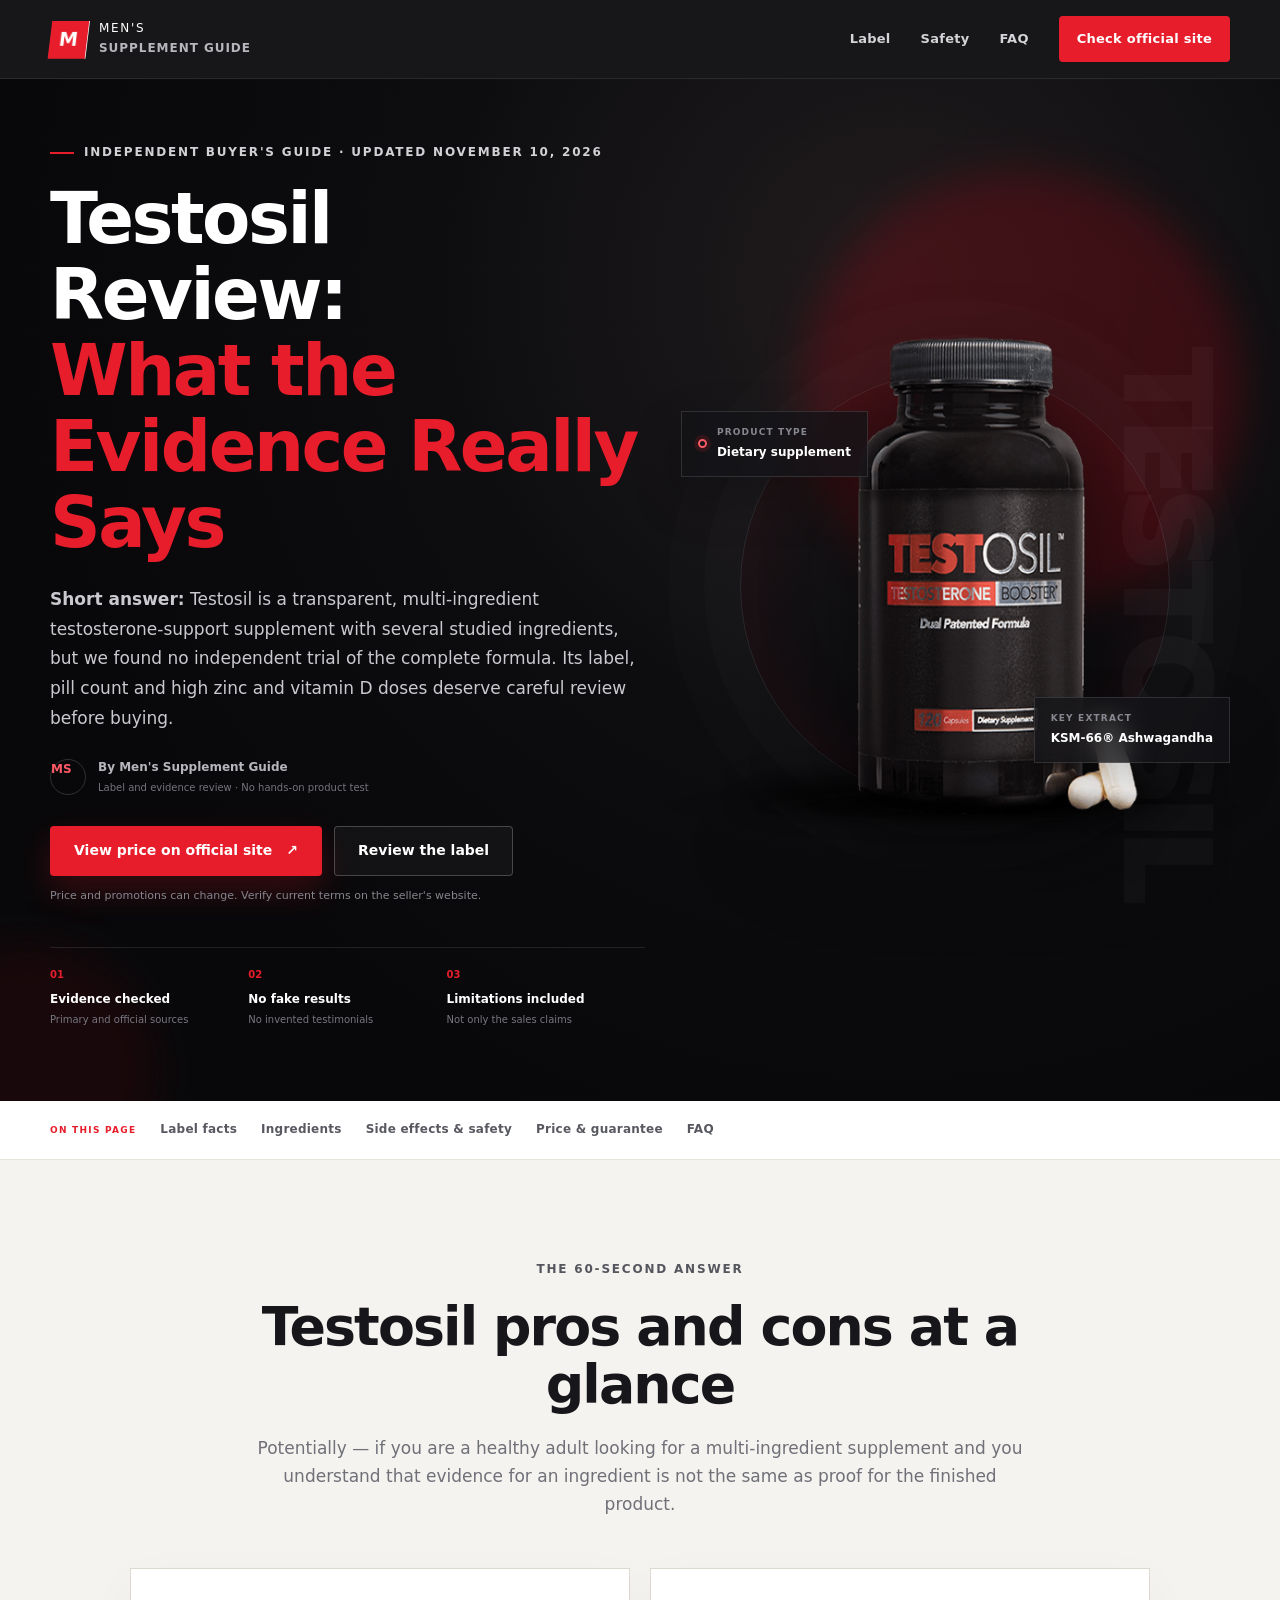
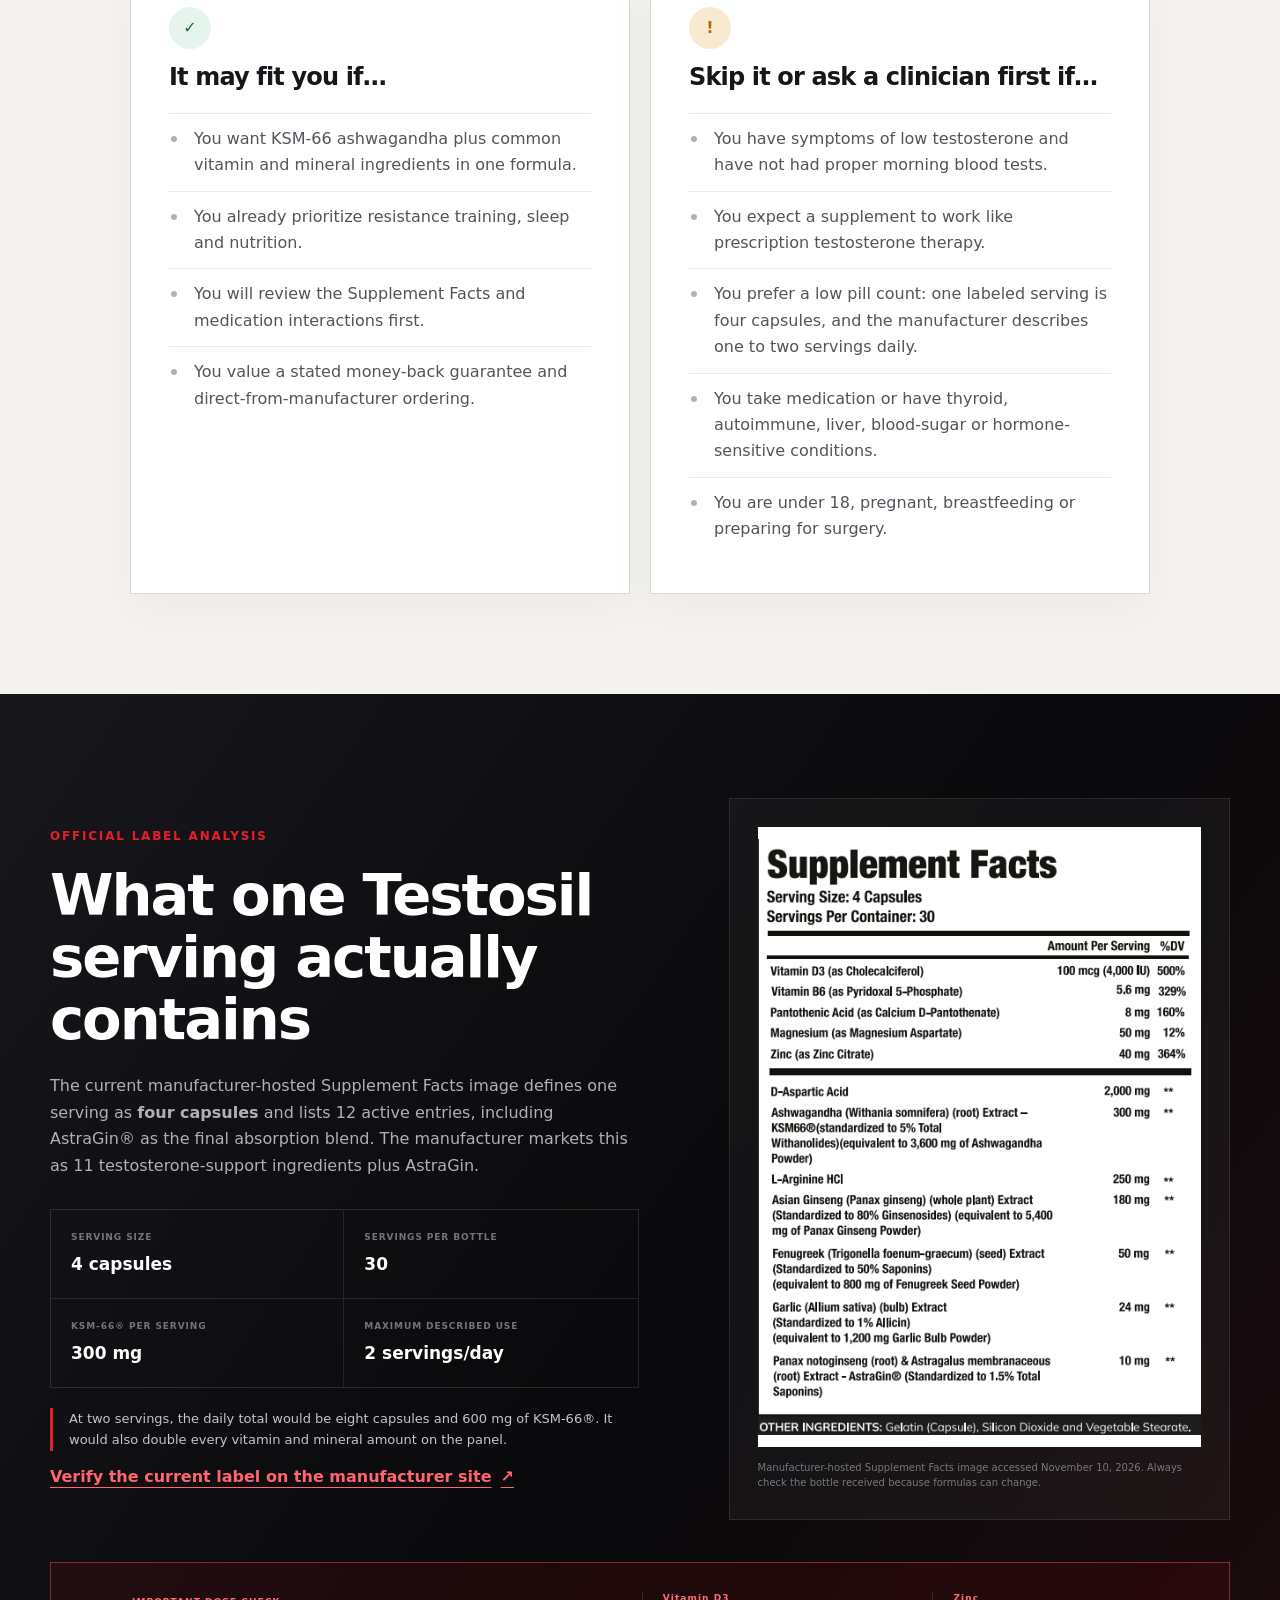
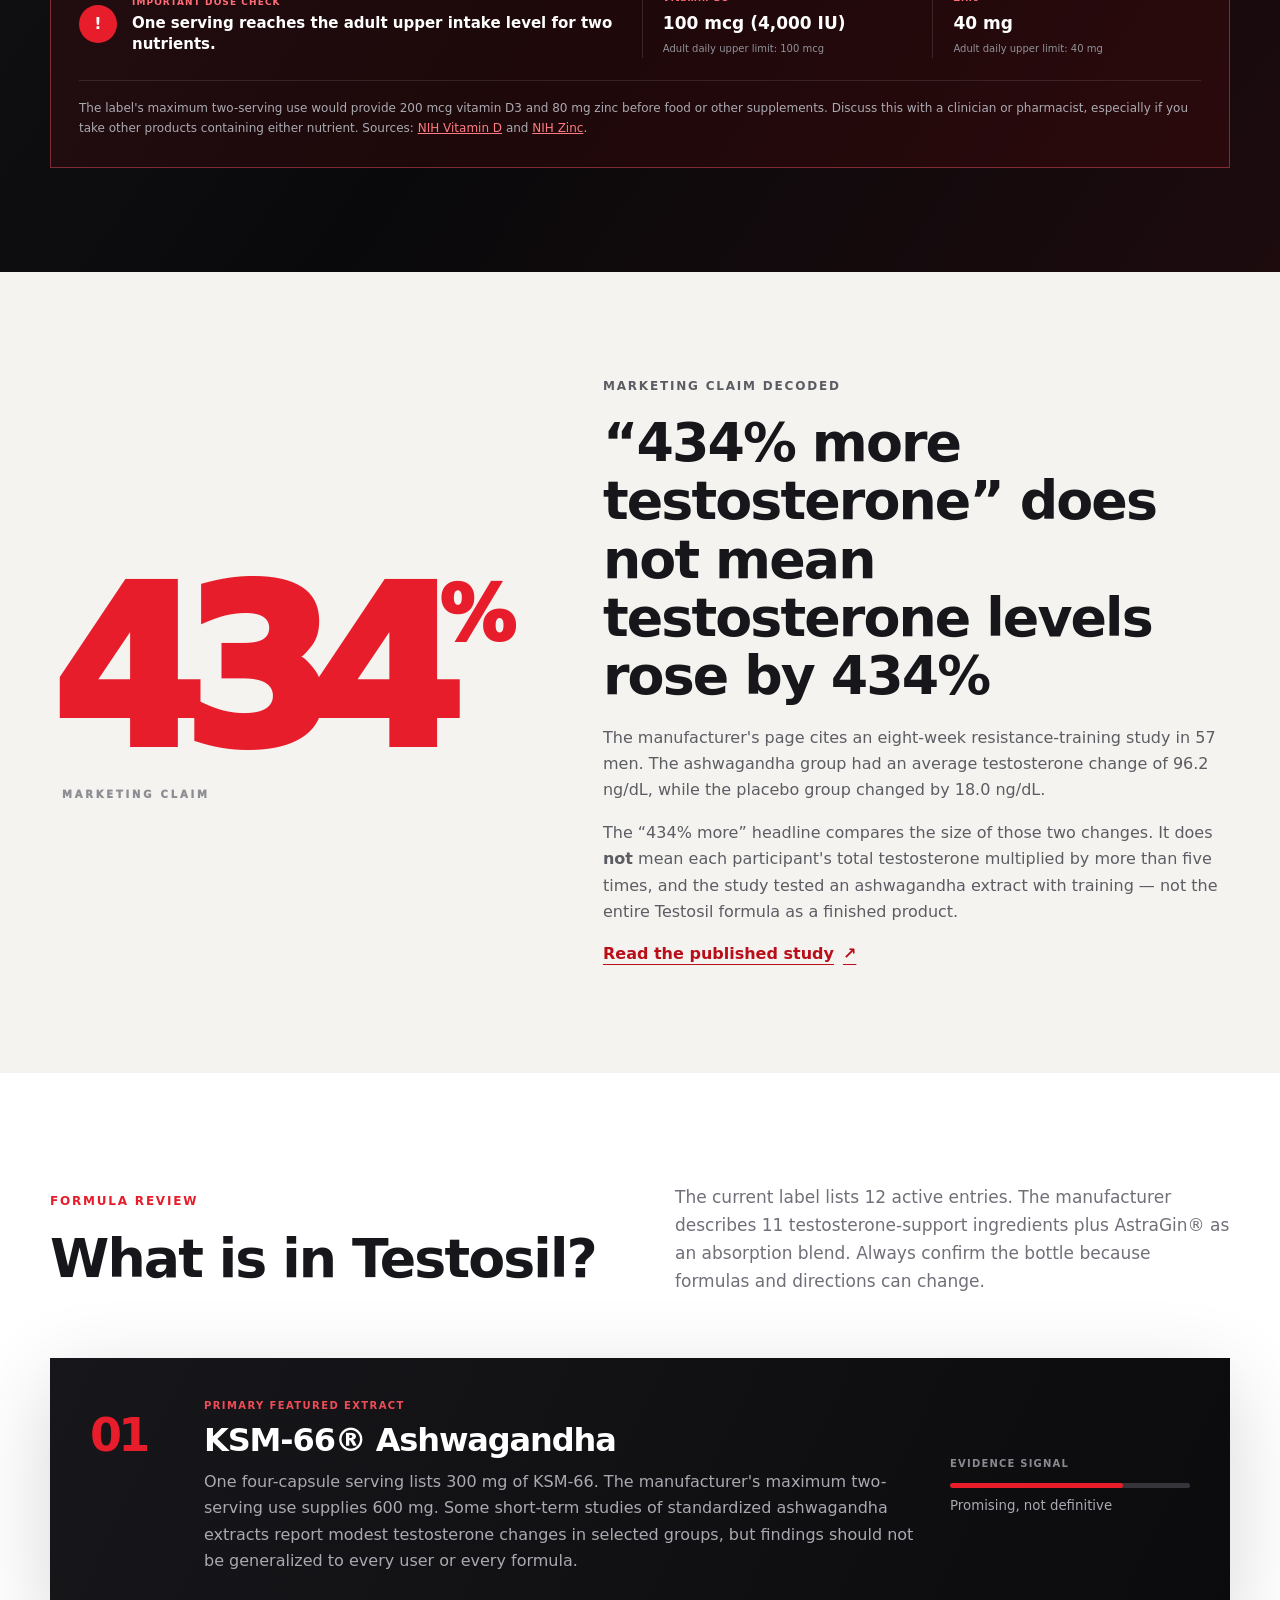
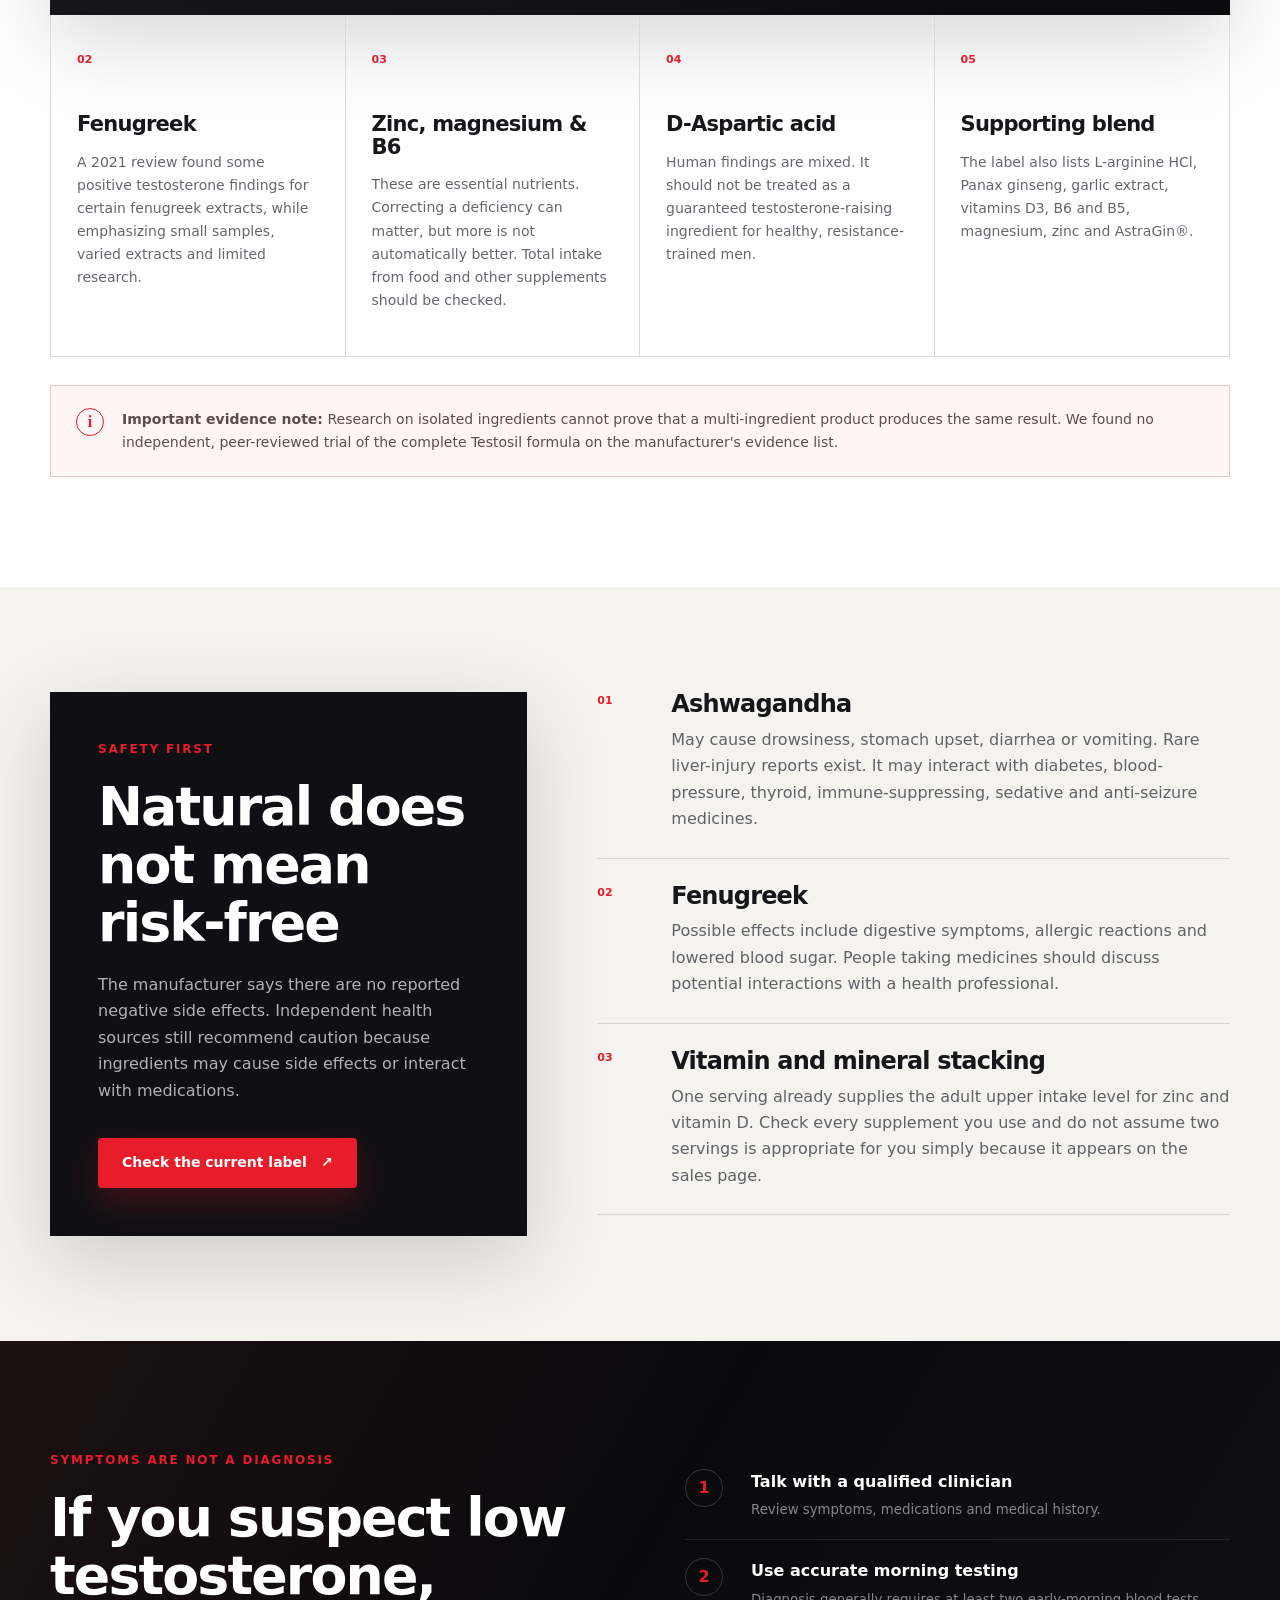
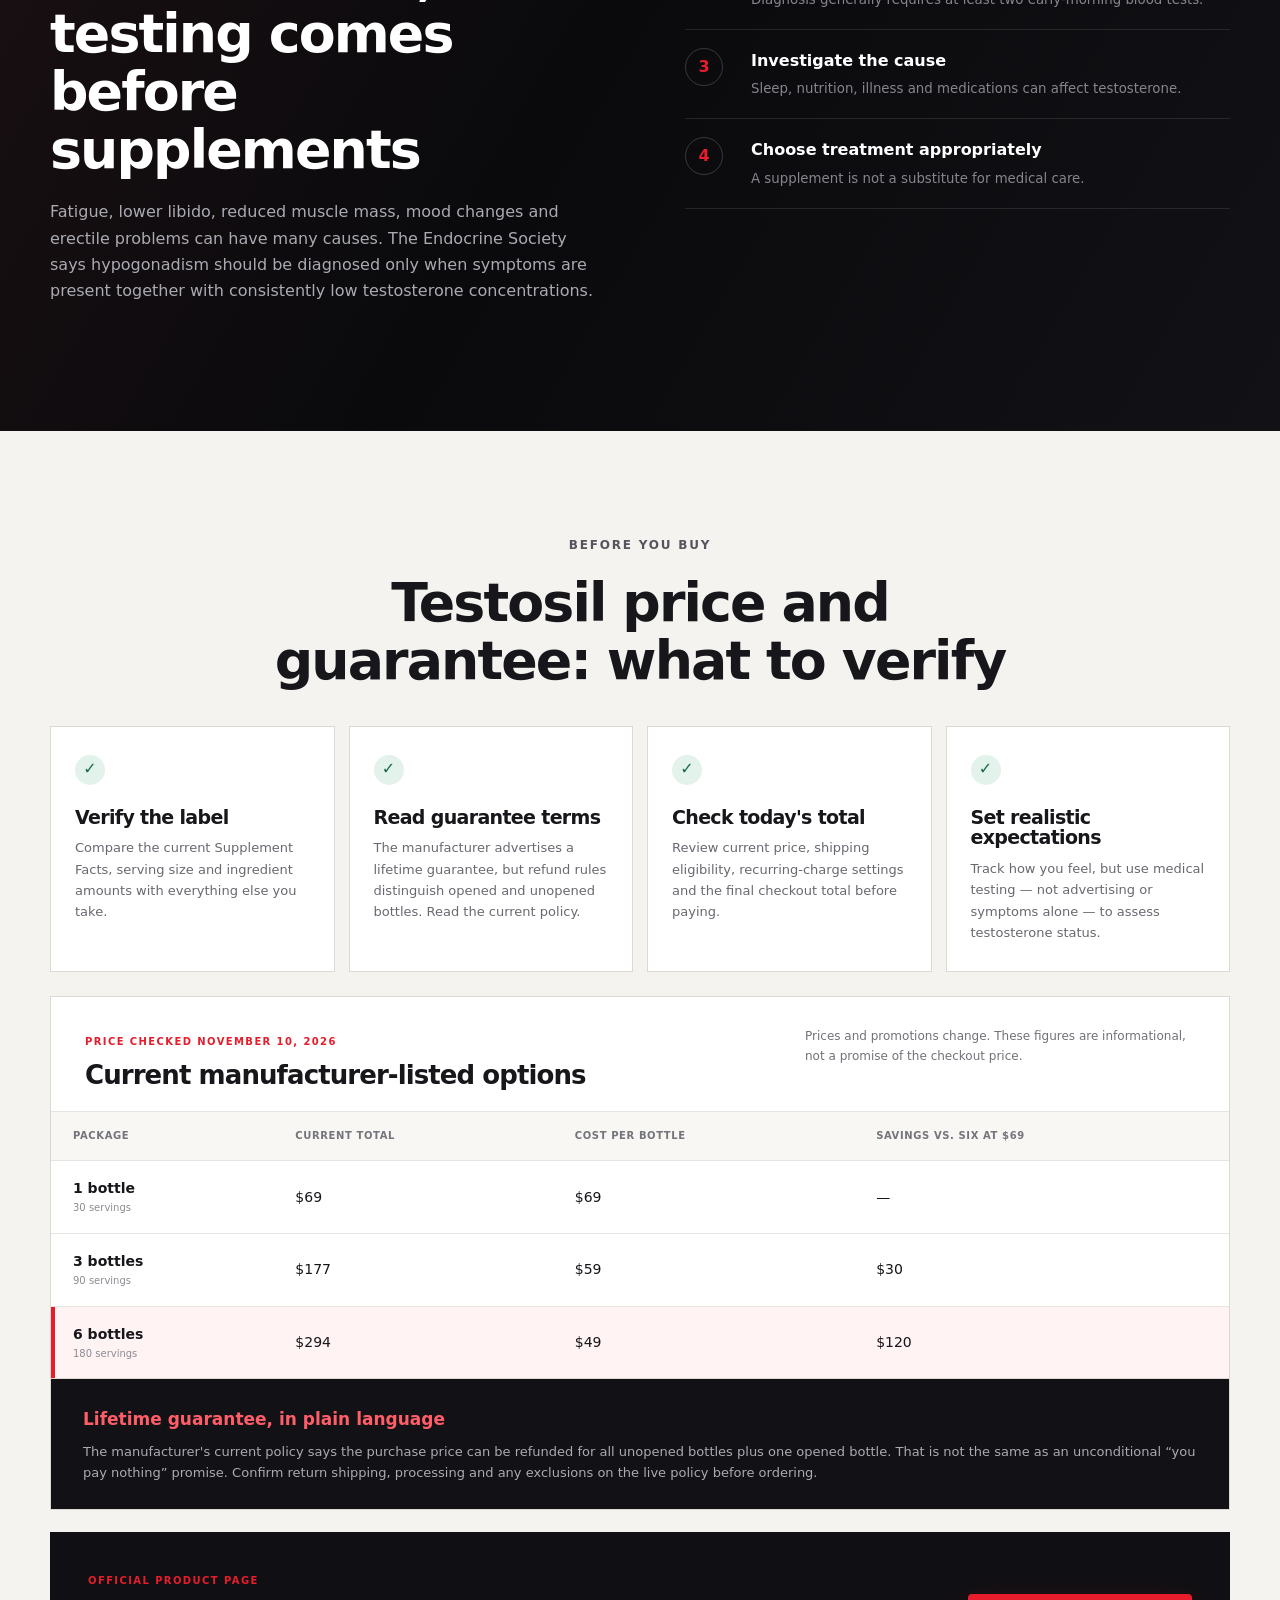
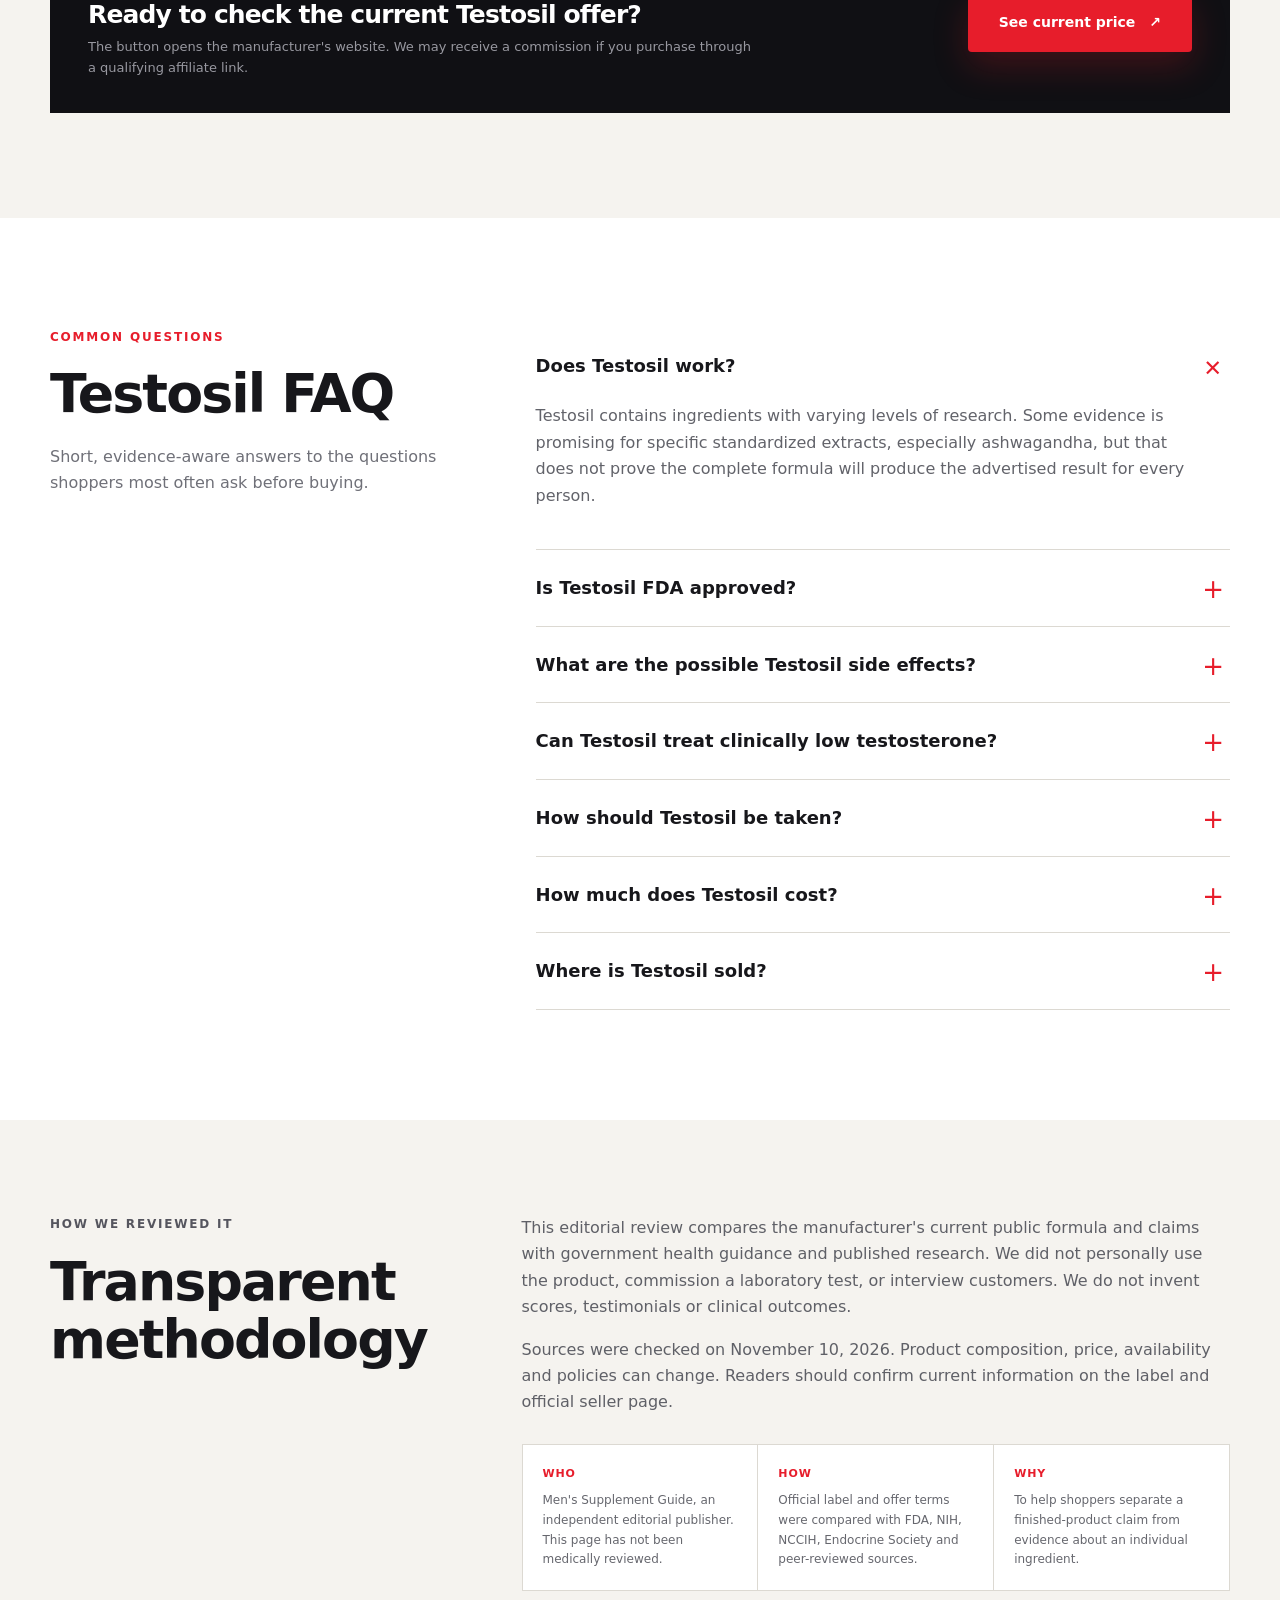
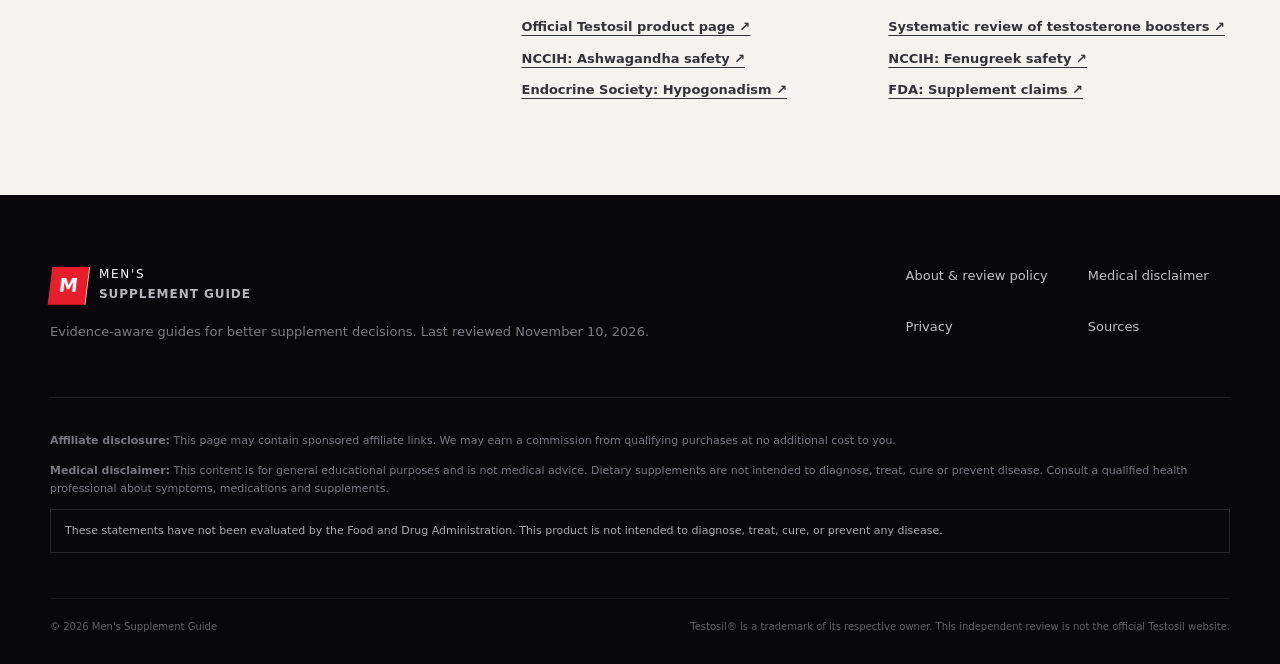
==== index.html @ b7654009 "Create Testosil review website" ====
<!doctype html>
<html lang="en-US">
<head>
  <meta charset="utf-8">
  <meta name="viewport" content="width=device-width, initial-scale=1">
  <title>Testosil Review 2026: Ingredients, Evidence &amp; Safety</title>
  <meta name="description" content="Testosil review for 2026: exact label doses, ingredients, evidence, possible side effects, price, guarantee terms and who should avoid it.">
  <meta name="author" content="Men's Supplement Guide">
  <meta name="robots" content="index, follow, max-image-preview:large, max-snippet:-1, max-video-preview:-1">
  <meta name="theme-color" content="#09090b">
  <meta property="og:type" content="article">
  <meta property="og:locale" content="en_US">
  <meta property="og:title" content="Testosil Review 2026: Ingredients, Evidence & Safety">
  <meta property="og:description" content="A balanced buyer's guide to Testosil: formula, research, safety, limitations and buying considerations.">
  <meta property="og:image" content="assets/testosil-bottle.png">
  <meta property="article:published_time" content="2026-11-10">
  <meta property="article:modified_time" content="2026-11-10">
  <meta name="twitter:card" content="summary_large_image">
  <link rel="icon" href="assets/favicon.svg" type="image/svg+xml">
  <link rel="preload" as="image" href="assets/testosil-bottle.png" fetchpriority="high">
  <link rel="stylesheet" href="assets/styles.css">
  <script type="application/ld+json">
  {
    "@context": "https://schema.org",
    "@graph": [
      {
        "@type": "WebPage",
        "name": "Testosil Review 2026: Ingredients, Evidence & Safety",
        "description": "An independent, evidence-first review of the Testosil dietary supplement.",
        "inLanguage": "en-US",
        "datePublished": "2026-11-10",
        "dateModified": "2026-11-10",
        "author": {"@type": "Organization", "name": "Men's Supplement Guide"},
        "publisher": {"@type": "Organization", "name": "Men's Supplement Guide"},
        "about": {
          "@type": "Product",
          "name": "Testosil",
          "brand": {"@type": "Brand", "name": "Testosil"},
          "category": "Dietary Supplement"
        }
      },
      {
        "@type": "FAQPage",
        "mainEntity": [
          {
            "@type": "Question",
            "name": "Does Testosil work?",
            "acceptedAnswer": {"@type": "Answer", "text": "Testosil contains ingredients with varying levels of research, including KSM-66 ashwagandha, fenugreek, zinc and magnesium. Research on individual ingredients does not prove that the complete Testosil formula will produce the same result for every person. It is a dietary supplement, not a treatment for diagnosed low testosterone."}
          },
          {
            "@type": "Question",
            "name": "Is Testosil FDA approved?",
            "acceptedAnswer": {"@type": "Answer", "text": "Dietary supplements are not FDA-approved before sale in the same way prescription drugs are. The manufacturer states that the product is made in FDA-registered and inspected facilities, but facility registration is not product approval."}
          },
          {
            "@type": "Question",
            "name": "What are the possible Testosil side effects?",
            "acceptedAnswer": {"@type": "Answer", "text": "The manufacturer says no negative side effects have been reported, but ingredients can still cause effects or interactions. Ashwagandha may cause stomach upset or drowsiness and has rare reports of liver injury. Fenugreek may cause digestive symptoms, lower blood sugar or allergic reactions. Discuss supplements with a clinician if you use medication or have a medical condition."}
          },
          {
            "@type": "Question",
            "name": "Can Testosil treat low testosterone?",
            "acceptedAnswer": {"@type": "Answer", "text": "No dietary supplement should be used as a substitute for diagnosis or treatment. Clinical low testosterone requires symptoms plus consistently low morning blood-test results evaluated by a qualified clinician."}
          },
          {
            "@type": "Question",
            "name": "Where can you buy Testosil?",
            "acceptedAnswer": {"@type": "Answer", "text": "The manufacturer states that Testosil is sold through its official website. Check the current price, availability, shipping terms and guarantee details on the official site before ordering."}
          }
        ]
      }
    ]
  }
  </script>
</head>
<body>
  <a class="skip-link" href="#main">Skip to review</a>

  <header class="site-header" id="top">
    <div class="shell nav-wrap">
      <a class="brand" href="#top" aria-label="Men's Supplement Guide home">
        <span class="brand-mark">M</span>
        <span>MEN'S <strong>SUPPLEMENT GUIDE</strong></span>
      </a>
      <button class="menu-toggle" type="button" aria-expanded="false" aria-controls="site-nav">Menu</button>
      <nav id="site-nav" aria-label="Main navigation">
        <a href="#label">Label</a>
        <a href="#safety">Safety</a>
        <a href="#faq">FAQ</a>
        <a class="nav-cta offer-link" href="https://www.testosil.com/" rel="sponsored nofollow noopener" target="_blank">Check official site</a>
      </nav>
    </div>
  </header>

  <main id="main">
    <section class="hero">
      <div class="hero-glow hero-glow-one"></div>
      <div class="hero-glow hero-glow-two"></div>
      <div class="shell hero-grid">
        <div class="hero-copy">
          <div class="eyebrow"><span></span> Independent buyer's guide · Updated November 10, 2026</div>
          <h1>Testosil Review: <em>What the Evidence Really Says</em></h1>
          <p class="hero-lede"><strong>Short answer:</strong> Testosil is a transparent, multi-ingredient testosterone-support supplement with several studied ingredients, but we found no independent trial of the complete formula. Its label, pill count and high zinc and vitamin D doses deserve careful review before buying.</p>
          <div class="review-byline" aria-label="Review authorship and methodology">
            <span class="byline-mark" aria-hidden="true">MS</span>
            <span><strong>By Men's Supplement Guide</strong><small>Label and evidence review · No hands-on product test</small></span>
          </div>
          <div class="hero-actions">
            <a class="button button-primary offer-link" href="https://www.testosil.com/" rel="sponsored nofollow noopener" target="_blank">
              View price on official site
              <span aria-hidden="true">↗</span>
            </a>
            <a class="button button-ghost" href="#label">Review the label</a>
          </div>
          <p class="microcopy">Price and promotions can change. Verify current terms on the seller's website.</p>
          <div class="trust-row" aria-label="Review standards">
            <div><span>01</span><strong>Evidence checked</strong><small>Primary and official sources</small></div>
            <div><span>02</span><strong>No fake results</strong><small>No invented testimonials</small></div>
            <div><span>03</span><strong>Limitations included</strong><small>Not only the sales claims</small></div>
          </div>
        </div>
        <div class="product-stage">
          <div class="stage-ring"></div>
          <div class="stage-copy" aria-hidden="true">TESTOSIL</div>
          <img src="assets/testosil-bottle.png" width="641" height="459" alt="Black bottle of Testosil testosterone booster dietary supplement" fetchpriority="high">
          <div class="stage-card stage-card-top">
            <span class="dot"></span>
            <div><small>PRODUCT TYPE</small><strong>Dietary supplement</strong></div>
          </div>
          <div class="stage-card stage-card-bottom">
            <small>KEY EXTRACT</small>
            <strong>KSM-66® Ashwagandha</strong>
          </div>
        </div>
      </div>
    </section>

    <nav class="page-toc" aria-label="On this page">
      <div class="shell toc-inner">
        <span>ON THIS PAGE</span>
        <a href="#label">Label facts</a>
        <a href="#ingredients">Ingredients</a>
        <a href="#safety">Side effects &amp; safety</a>
        <a href="#buying-title">Price &amp; guarantee</a>
        <a href="#faq">FAQ</a>
      </div>
    </nav>

    <section class="quick-read section-light" aria-labelledby="quick-title">
      <div class="shell narrow">
        <div class="section-heading center">
          <p class="kicker">The 60-second answer</p>
          <h2 id="quick-title">Testosil pros and cons at a glance</h2>
          <p>Potentially — if you are a healthy adult looking for a multi-ingredient supplement and you understand that evidence for an ingredient is not the same as proof for the finished product.</p>
        </div>
        <div class="decision-grid">
          <article class="decision-card positive">
            <div class="decision-icon" aria-hidden="true">✓</div>
            <h3>It may fit you if…</h3>
            <ul>
              <li>You want KSM-66 ashwagandha plus common vitamin and mineral ingredients in one formula.</li>
              <li>You already prioritize resistance training, sleep and nutrition.</li>
              <li>You will review the Supplement Facts and medication interactions first.</li>
              <li>You value a stated money-back guarantee and direct-from-manufacturer ordering.</li>
            </ul>
          </article>
          <article class="decision-card caution">
            <div class="decision-icon" aria-hidden="true">!</div>
            <h3>Skip it or ask a clinician first if…</h3>
            <ul>
              <li>You have symptoms of low testosterone and have not had proper morning blood tests.</li>
              <li>You expect a supplement to work like prescription testosterone therapy.</li>
              <li>You prefer a low pill count: one labeled serving is four capsules, and the manufacturer describes one to two servings daily.</li>
              <li>You take medication or have thyroid, autoimmune, liver, blood-sugar or hormone-sensitive conditions.</li>
              <li>You are under 18, pregnant, breastfeeding or preparing for surgery.</li>
            </ul>
          </article>
        </div>
      </div>
    </section>

    <section class="label-facts" id="label" aria-labelledby="label-title">
      <div class="shell label-grid">
        <div class="label-copy">
          <p class="kicker red">Official label analysis</p>
          <h2 id="label-title">What one Testosil serving actually contains</h2>
          <p>The current manufacturer-hosted Supplement Facts image defines one serving as <strong>four capsules</strong> and lists 12 active entries, including AstraGin® as the final absorption blend. The manufacturer markets this as 11 testosterone-support ingredients plus AstraGin.</p>
          <div class="label-summary" role="list" aria-label="Key label facts">
            <div role="listitem"><small>Serving size</small><strong>4 capsules</strong></div>
            <div role="listitem"><small>Servings per bottle</small><strong>30</strong></div>
            <div role="listitem"><small>KSM-66® per serving</small><strong>300 mg</strong></div>
            <div role="listitem"><small>Maximum described use</small><strong>2 servings/day</strong></div>
          </div>
          <p class="label-note">At two servings, the daily total would be eight capsules and 600 mg of KSM-66®. It would also double every vitamin and mineral amount on the panel.</p>
          <a class="text-link" href="https://www.testosil.com/" target="_blank" rel="noopener nofollow">Verify the current label on the manufacturer site <span aria-hidden="true">↗</span></a>
        </div>
        <figure class="label-figure">
          <img src="assets/testosil-supplement-facts.png" width="503" height="676" loading="lazy" decoding="async" alt="Official Testosil Supplement Facts label showing a four-capsule serving and ingredient amounts">
          <figcaption>Manufacturer-hosted Supplement Facts image accessed November 10, 2026. Always check the bottle received because formulas can change.</figcaption>
        </figure>
      </div>
      <div class="shell dose-alert">
        <div class="dose-alert-title"><span aria-hidden="true">!</span><div><small>IMPORTANT DOSE CHECK</small><strong>One serving reaches the adult upper intake level for two nutrients.</strong></div></div>
        <div class="dose-stat"><small>Vitamin D3</small><strong>100 mcg (4,000 IU)</strong><span>Adult daily upper limit: 100 mcg</span></div>
        <div class="dose-stat"><small>Zinc</small><strong>40 mg</strong><span>Adult daily upper limit: 40 mg</span></div>
        <p>The label's maximum two-serving use would provide 200 mcg vitamin D3 and 80 mg zinc before food or other supplements. Discuss this with a clinician or pharmacist, especially if you take other products containing either nutrient. Sources: <a href="https://ods.od.nih.gov/factsheets/VitaminD-Consumer/" target="_blank" rel="noopener">NIH Vitamin D</a> and <a href="https://ods.od.nih.gov/factsheets/Zinc-Consumer/" target="_blank" rel="noopener">NIH Zinc</a>.</p>
      </div>
    </section>

    <section class="claim-breakdown section-light" aria-labelledby="claim-title">
      <div class="shell claim-grid">
        <div class="claim-number" aria-hidden="true">434<span>%</span></div>
        <div class="claim-content">
          <p class="kicker">Marketing claim decoded</p>
          <h2 id="claim-title">“434% more testosterone” does not mean testosterone levels rose by 434%</h2>
          <p>The manufacturer's page cites an eight-week resistance-training study in 57 men. The ashwagandha group had an average testosterone change of 96.2 ng/dL, while the placebo group changed by 18.0 ng/dL.</p>
          <p>The “434% more” headline compares the size of those two changes. It does <strong>not</strong> mean each participant's total testosterone multiplied by more than five times, and the study tested an ashwagandha extract with training — not the entire Testosil formula as a finished product.</p>
          <a class="text-link" href="https://pubmed.ncbi.nlm.nih.gov/26609282/" target="_blank" rel="noopener">Read the published study <span aria-hidden="true">↗</span></a>
        </div>
      </div>
    </section>

    <section class="ingredients" id="ingredients">
      <div class="shell">
        <div class="section-heading split-heading">
          <div>
            <p class="kicker red">Formula review</p>
            <h2>What is in Testosil?</h2>
          </div>
          <p>The current label lists 12 active entries. The manufacturer describes 11 testosterone-support ingredients plus AstraGin® as an absorption blend. Always confirm the bottle because formulas and directions can change.</p>
        </div>
        <div class="ingredient-feature">
          <div class="ingredient-index">01</div>
          <div>
            <p class="ingredient-type">Primary featured extract</p>
            <h3>KSM-66® Ashwagandha</h3>
            <p>One four-capsule serving lists 300 mg of KSM-66. The manufacturer's maximum two-serving use supplies 600 mg. Some short-term studies of standardized ashwagandha extracts report modest testosterone changes in selected groups, but findings should not be generalized to every user or every formula.</p>
          </div>
          <div class="evidence-meter">
            <span>Evidence signal</span>
            <div class="meter"><i style="width:72%"></i></div>
            <small>Promising, not definitive</small>
          </div>
        </div>
        <div class="ingredient-cards">
          <article>
            <span>02</span>
            <h3>Fenugreek</h3>
            <p>A 2021 review found some positive testosterone findings for certain fenugreek extracts, while emphasizing small samples, varied extracts and limited research.</p>
          </article>
          <article>
            <span>03</span>
            <h3>Zinc, magnesium &amp; B6</h3>
            <p>These are essential nutrients. Correcting a deficiency can matter, but more is not automatically better. Total intake from food and other supplements should be checked.</p>
          </article>
          <article>
            <span>04</span>
            <h3>D-Aspartic acid</h3>
            <p>Human findings are mixed. It should not be treated as a guaranteed testosterone-raising ingredient for healthy, resistance-trained men.</p>
          </article>
          <article>
            <span>05</span>
            <h3>Supporting blend</h3>
            <p>The label also lists L-arginine HCl, Panax ginseng, garlic extract, vitamins D3, B6 and B5, magnesium, zinc and AstraGin®.</p>
          </article>
        </div>
        <div class="source-callout">
          <div class="source-icon" aria-hidden="true">i</div>
          <p><strong>Important evidence note:</strong> Research on isolated ingredients cannot prove that a multi-ingredient product produces the same result. We found no independent, peer-reviewed trial of the complete Testosil formula on the manufacturer's evidence list.</p>
        </div>
      </div>
    </section>

    <section class="safety section-light" id="safety">
      <div class="shell safety-grid">
        <div class="safety-panel dark-panel">
          <p class="kicker red">Safety first</p>
          <h2>Natural does not mean risk-free</h2>
          <p>The manufacturer says there are no reported negative side effects. Independent health sources still recommend caution because ingredients may cause side effects or interact with medications.</p>
          <a class="button button-primary offer-link" href="https://www.testosil.com/" rel="sponsored nofollow noopener" target="_blank">Check the current label <span aria-hidden="true">↗</span></a>
        </div>
        <div class="safety-list">
          <article>
            <span>01</span>
            <div><h3>Ashwagandha</h3><p>May cause drowsiness, stomach upset, diarrhea or vomiting. Rare liver-injury reports exist. It may interact with diabetes, blood-pressure, thyroid, immune-suppressing, sedative and anti-seizure medicines.</p></div>
          </article>
          <article>
            <span>02</span>
            <div><h3>Fenugreek</h3><p>Possible effects include digestive symptoms, allergic reactions and lowered blood sugar. People taking medicines should discuss potential interactions with a health professional.</p></div>
          </article>
          <article>
            <span>03</span>
            <div><h3>Vitamin and mineral stacking</h3><p>One serving already supplies the adult upper intake level for zinc and vitamin D. Check every supplement you use and do not assume two servings is appropriate for you simply because it appears on the sales page.</p></div>
          </article>
        </div>
      </div>
    </section>

    <section class="low-t" aria-labelledby="low-t-title">
      <div class="shell low-t-grid">
        <div>
          <p class="kicker red">Symptoms are not a diagnosis</p>
          <h2 id="low-t-title">If you suspect low testosterone, testing comes before supplements</h2>
          <p>Fatigue, lower libido, reduced muscle mass, mood changes and erectile problems can have many causes. The Endocrine Society says hypogonadism should be diagnosed only when symptoms are present together with consistently low testosterone concentrations.</p>
        </div>
        <ol class="diagnosis-steps">
          <li><span>1</span><div><strong>Talk with a qualified clinician</strong><small>Review symptoms, medications and medical history.</small></div></li>
          <li><span>2</span><div><strong>Use accurate morning testing</strong><small>Diagnosis generally requires at least two early-morning blood tests.</small></div></li>
          <li><span>3</span><div><strong>Investigate the cause</strong><small>Sleep, nutrition, illness and medications can affect testosterone.</small></div></li>
          <li><span>4</span><div><strong>Choose treatment appropriately</strong><small>A supplement is not a substitute for medical care.</small></div></li>
        </ol>
      </div>
    </section>

    <section class="buying section-light" aria-labelledby="buying-title">
      <div class="shell">
        <div class="section-heading center compact">
          <p class="kicker">Before you buy</p>
          <h2 id="buying-title">Testosil price and guarantee: what to verify</h2>
        </div>
        <div class="checklist-grid">
          <article><span>✓</span><h3>Verify the label</h3><p>Compare the current Supplement Facts, serving size and ingredient amounts with everything else you take.</p></article>
          <article><span>✓</span><h3>Read guarantee terms</h3><p>The manufacturer advertises a lifetime guarantee, but refund rules distinguish opened and unopened bottles. Read the current policy.</p></article>
          <article><span>✓</span><h3>Check today's total</h3><p>Review current price, shipping eligibility, recurring-charge settings and the final checkout total before paying.</p></article>
          <article><span>✓</span><h3>Set realistic expectations</h3><p>Track how you feel, but use medical testing — not advertising or symptoms alone — to assess testosterone status.</p></article>
        </div>
        <div class="price-review" aria-labelledby="price-table-title">
          <div class="price-review-head">
            <div><span class="buy-label">PRICE CHECKED NOVEMBER 10, 2026</span><h3 id="price-table-title">Current manufacturer-listed options</h3></div>
            <p>Prices and promotions change. These figures are informational, not a promise of the checkout price.</p>
          </div>
          <div class="table-scroll" tabindex="0" aria-label="Scrollable Testosil price table">
            <table>
              <thead><tr><th>Package</th><th>Current total</th><th>Cost per bottle</th><th>Savings vs. six at $69</th></tr></thead>
              <tbody>
                <tr><td><strong>1 bottle</strong><small>30 servings</small></td><td>$69</td><td>$69</td><td>—</td></tr>
                <tr><td><strong>3 bottles</strong><small>90 servings</small></td><td>$177</td><td>$59</td><td>$30</td></tr>
                <tr class="best-value"><td><strong>6 bottles</strong><small>180 servings</small></td><td>$294</td><td>$49</td><td>$120</td></tr>
              </tbody>
            </table>
          </div>
          <div class="guarantee-plain">
            <strong>Lifetime guarantee, in plain language</strong>
            <p>The manufacturer's current policy says the purchase price can be refunded for all unopened bottles plus one opened bottle. That is not the same as an unconditional “you pay nothing” promise. Confirm return shipping, processing and any exclusions on the live policy before ordering.</p>
          </div>
        </div>
        <div class="buy-box">
          <div>
            <span class="buy-label">OFFICIAL PRODUCT PAGE</span>
            <h3>Ready to check the current Testosil offer?</h3>
            <p>The button opens the manufacturer's website. We may receive a commission if you purchase through a qualifying affiliate link.</p>
          </div>
          <a class="button button-primary button-large offer-link" href="https://www.testosil.com/" rel="sponsored nofollow noopener" target="_blank">See current price <span aria-hidden="true">↗</span></a>
        </div>
      </div>
    </section>

    <section class="faq" id="faq">
      <div class="shell faq-grid">
        <div class="faq-intro">
          <p class="kicker red">Common questions</p>
          <h2>Testosil FAQ</h2>
          <p>Short, evidence-aware answers to the questions shoppers most often ask before buying.</p>
        </div>
        <div class="accordion">
          <details open>
            <summary>Does Testosil work?<span aria-hidden="true">+</span></summary>
            <p>Testosil contains ingredients with varying levels of research. Some evidence is promising for specific standardized extracts, especially ashwagandha, but that does not prove the complete formula will produce the advertised result for every person.</p>
          </details>
          <details>
            <summary>Is Testosil FDA approved?<span aria-hidden="true">+</span></summary>
            <p>No dietary supplement is FDA-approved before sale in the same way a prescription drug is. The manufacturer says the product is made in FDA-registered and inspected facilities; registration of a facility is not approval of the product.</p>
          </details>
          <details>
            <summary>What are the possible Testosil side effects?<span aria-hidden="true">+</span></summary>
            <p>The manufacturer reports no known negative side effects, but ingredients may still cause reactions or interactions. Ashwagandha may cause stomach upset or drowsiness and has rare reports of liver injury. Fenugreek may cause digestive symptoms, affect blood sugar or trigger allergies.</p>
          </details>
          <details>
            <summary>Can Testosil treat clinically low testosterone?<span aria-hidden="true">+</span></summary>
            <p>No. Testosil is a dietary supplement, not an approved treatment for hypogonadism. Men with persistent symptoms should seek medical evaluation and appropriate morning blood testing.</p>
          </details>
          <details>
            <summary>How should Testosil be taken?<span aria-hidden="true">+</span></summary>
            <p>The official label defines one serving as four capsules, and the sales page describes one to two servings daily. One serving already lists 40 mg zinc and 100 mcg vitamin D3, the adult upper intake levels. Ask a clinician or pharmacist whether the labeled use is appropriate for you, especially if you use other supplements.</p>
          </details>
          <details>
            <summary>How much does Testosil cost?<span aria-hidden="true">+</span></summary>
            <p>When checked on November 10, 2026, the manufacturer listed one bottle for $69, three for $177 ($59 each), and six for $294 ($49 each), with continental U.S. shipping terms. Verify the live checkout because prices and promotions can change.</p>
          </details>
          <details>
            <summary>Where is Testosil sold?<span aria-hidden="true">+</span></summary>
            <p>The manufacturer states that authentic Testosil is sold through its official website. Verify that the URL and checkout are operated by the manufacturer before entering payment information.</p>
          </details>
        </div>
      </div>
    </section>

    <section class="methodology section-light" id="methodology">
      <div class="shell method-grid">
        <div>
          <p class="kicker">How we reviewed it</p>
          <h2>Transparent methodology</h2>
        </div>
        <div>
          <p>This editorial review compares the manufacturer's current public formula and claims with government health guidance and published research. We did not personally use the product, commission a laboratory test, or interview customers. We do not invent scores, testimonials or clinical outcomes.</p>
          <p>Sources were checked on November 10, 2026. Product composition, price, availability and policies can change. Readers should confirm current information on the label and official seller page.</p>
          <div class="who-how-why" aria-label="Who, how and why this review was created">
            <div><strong>Who</strong><span>Men's Supplement Guide, an independent editorial publisher. This page has not been medically reviewed.</span></div>
            <div><strong>How</strong><span>Official label and offer terms were compared with FDA, NIH, NCCIH, Endocrine Society and peer-reviewed sources.</span></div>
            <div><strong>Why</strong><span>To help shoppers separate a finished-product claim from evidence about an individual ingredient.</span></div>
          </div>
          <div class="reference-links">
            <a href="https://www.testosil.com/" target="_blank" rel="noopener nofollow">Official Testosil product page ↗</a>
            <a href="https://pubmed.ncbi.nlm.nih.gov/37697053/" target="_blank" rel="noopener">Systematic review of testosterone boosters ↗</a>
            <a href="https://www.nccih.nih.gov/health/ashwagandha" target="_blank" rel="noopener">NCCIH: Ashwagandha safety ↗</a>
            <a href="https://www.nccih.nih.gov/health/fenugreek" target="_blank" rel="noopener">NCCIH: Fenugreek safety ↗</a>
            <a href="https://www.endocrine.org/patient-engagement/endocrine-library/hypogonadism" target="_blank" rel="noopener">Endocrine Society: Hypogonadism ↗</a>
            <a href="https://www.fda.gov/food/nutrition-food-labeling-and-critical-foods/structurefunction-claims" target="_blank" rel="noopener">FDA: Supplement claims ↗</a>
          </div>
        </div>
      </div>
    </section>
  </main>

  <footer class="site-footer">
    <div class="shell footer-top">
      <div>
        <a class="brand footer-brand" href="#top"><span class="brand-mark">M</span><span>MEN'S <strong>SUPPLEMENT GUIDE</strong></span></a>
      <p>Evidence-aware guides for better supplement decisions. Last reviewed November 10, 2026.</p>
      </div>
      <div class="footer-links">
        <a href="about.html">About &amp; review policy</a>
        <a href="medical-disclaimer.html">Medical disclaimer</a>
        <a href="privacy.html">Privacy</a>
        <a href="#methodology">Sources</a>
      </div>
    </div>
    <div class="shell footer-disclaimer">
      <p><strong>Affiliate disclosure:</strong> This page may contain sponsored affiliate links. We may earn a commission from qualifying purchases at no additional cost to you.</p>
      <p><strong>Medical disclaimer:</strong> This content is for general educational purposes and is not medical advice. Dietary supplements are not intended to diagnose, treat, cure or prevent disease. Consult a qualified health professional about symptoms, medications and supplements.</p>
      <p class="fda-box">These statements have not been evaluated by the Food and Drug Administration. This product is not intended to diagnose, treat, cure, or prevent any disease.</p>
    </div>
    <div class="shell footer-bottom">
      <span>© 2026 Men's Supplement Guide</span>
      <span>Testosil® is a trademark of its respective owner. This independent review is not the official Testosil website.</span>
    </div>
  </footer>

  <div class="mobile-cta" aria-label="Mobile purchase link">
    <div><small>TESTOSIL</small><strong>Check official offer</strong></div>
    <a class="offer-link" href="https://www.testosil.com/" rel="sponsored nofollow noopener" target="_blank">View price ↗</a>
  </div>

  <script src="assets/app.js" defer></script>
</body>
</html>
---- assets/styles.css ----
:root {
  --black: #09090b;
  --black-2: #121216;
  --ink: #17171b;
  --paper: #f5f3ef;
  --white: #ffffff;
  --muted: #6f7078;
  --line: #dcd9d2;
  --red: #e71d2b;
  --red-dark: #b90f1b;
  --green: #166c4b;
  --amber: #ac6c08;
  --shell: 1180px;
  --shadow: 0 24px 80px rgba(7, 7, 10, .16);
}

* { box-sizing: border-box; }
html { scroll-behavior: smooth; }
body {
  margin: 0;
  color: var(--ink);
  background: var(--white);
  font-family: Inter, ui-sans-serif, system-ui, -apple-system, BlinkMacSystemFont, "Segoe UI", sans-serif;
  line-height: 1.65;
  -webkit-font-smoothing: antialiased;
}

body.menu-open { overflow: hidden; }
a { color: inherit; }
img { display: block; max-width: 100%; }
button, a { -webkit-tap-highlight-color: transparent; }
.shell { width: min(calc(100% - 40px), var(--shell)); margin-inline: auto; }
.narrow { width: min(calc(100% - 40px), 1020px); }
.skip-link { position: fixed; left: 16px; top: -80px; z-index: 100; padding: 12px 18px; color: white; background: var(--red); border-radius: 8px; }
.skip-link:focus { top: 14px; }

.disclosure-bar { background: #1b1b20; color: #d7d7dc; font-size: 12px; }
.disclosure-inner { min-height: 36px; display: flex; align-items: center; justify-content: space-between; gap: 24px; }
.disclosure-inner strong { color: white; }
.disclosure-inner a { color: #ff7780; text-underline-offset: 3px; }

.site-header { position: sticky; top: 0; z-index: 50; background: rgba(9, 9, 11, .94); color: white; border-bottom: 1px solid rgba(255,255,255,.08); backdrop-filter: blur(16px); }
.nav-wrap { min-height: 78px; display: flex; align-items: center; justify-content: space-between; }
.brand { display: inline-flex; align-items: center; gap: 12px; text-decoration: none; font-size: 12px; letter-spacing: .14em; }
.brand strong { display: block; color: #b6b7bd; font-weight: 600; letter-spacing: .08em; }
.brand-mark { display: grid; place-items: center; width: 37px; height: 37px; background: var(--red); color: white; font-weight: 900; font-size: 19px; letter-spacing: 0; transform: skew(-7deg); }
nav { display: flex; align-items: center; gap: 30px; }
nav a { color: #d4d4d8; text-decoration: none; font-size: 13px; font-weight: 700; letter-spacing: .02em; transition: color .2s; }
nav a:hover { color: white; }
.nav-cta { padding: 12px 18px; background: var(--red); color: white !important; border-radius: 4px; }
.nav-cta:hover { background: #ff2735; }
.menu-toggle { display: none; border: 1px solid rgba(255,255,255,.18); background: transparent; color: white; padding: 9px 12px; border-radius: 4px; font-weight: 700; }

.hero { position: relative; overflow: hidden; isolation: isolate; min-height: 690px; color: white; background: radial-gradient(circle at 70% 20%, #211c1e 0, #0d0d10 38%, #08080a 74%); }
.hero::before { content: ""; position: absolute; inset: 0; z-index: -2; opacity: .22; background-image: linear-gradient(rgba(255,255,255,.03) 1px, transparent 1px), linear-gradient(90deg, rgba(255,255,255,.03) 1px, transparent 1px); background-size: 64px 64px; mask-image: linear-gradient(to bottom, black, transparent 90%); }
.hero-glow { position: absolute; z-index: -1; border-radius: 999px; filter: blur(20px); opacity: .35; }
.hero-glow-one { width: 440px; height: 440px; right: 3%; top: 9%; background: #7f0710; }
.hero-glow-two { width: 260px; height: 260px; left: -8%; bottom: -10%; background: #38080d; }
.hero-grid { min-height: 690px; display: grid; grid-template-columns: 1.04fr .96fr; align-items: center; gap: 36px; padding-block: 64px 72px; }
.eyebrow, .kicker { margin: 0 0 18px; color: #55555e; font-size: 12px; font-weight: 850; letter-spacing: .15em; text-transform: uppercase; }
.eyebrow { display: flex; align-items: center; color: #d1d1d6; }
.eyebrow span { width: 24px; height: 2px; margin-right: 10px; background: var(--red); }
.kicker.red { color: var(--red); }
h1, h2, h3, p { margin-top: 0; }
h1, h2, h3 { line-height: 1.08; letter-spacing: -.035em; }
h1 { max-width: 760px; margin-bottom: 24px; font-size: clamp(48px, 5.5vw, 76px); font-weight: 880; }
h1 em { display: block; color: var(--red); font-style: normal; }
.hero-lede { max-width: 690px; color: #c9c9cf; font-size: 17px; line-height: 1.75; }
.review-byline { display: flex; align-items: center; gap: 12px; margin: 24px 0 0; color: #b6b6bd; font-size: 12px; }
.review-byline strong, .review-byline span, .review-byline small { display: block; }
.review-byline > span:last-child { margin-top: 0; color: #b6b6bd; font-size: 12px; }
.review-byline small { margin-top: 2px; color: #74747d; font-size: 10px; }
.byline-mark { flex: 0 0 36px; width: 36px; height: 36px; display: grid; place-items: center; border: 1px solid rgba(255,255,255,.16); border-radius: 50%; color: #ff5a65; font-weight: 900; }
.hero-actions { display: flex; flex-wrap: wrap; gap: 12px; margin-top: 30px; }
.button { min-height: 50px; display: inline-flex; align-items: center; justify-content: center; gap: 14px; padding: 0 23px; border: 1px solid transparent; border-radius: 4px; font-size: 14px; font-weight: 800; text-decoration: none; transition: transform .2s, background .2s, border-color .2s; }
.button:hover { transform: translateY(-2px); }
.button-primary { color: white; background: var(--red); box-shadow: 0 14px 35px rgba(231,29,43,.22); }
.button-primary:hover { background: #ff2634; }
.button-ghost { color: white; border-color: rgba(255,255,255,.22); background: rgba(255,255,255,.04); }
.button-ghost:hover { border-color: rgba(255,255,255,.5); }
.button-large { min-height: 58px; padding-inline: 30px; white-space: nowrap; }
.microcopy { margin: 11px 0 0; color: #85858d; font-size: 11px; }
.trust-row { display: grid; grid-template-columns: repeat(3, 1fr); margin-top: 42px; border-top: 1px solid rgba(255,255,255,.1); }
.trust-row div { position: relative; padding: 19px 14px 0 0; }
.trust-row span { display: block; margin-bottom: 6px; color: var(--red); font-size: 10px; font-weight: 900; }
.trust-row strong, .trust-row small { display: block; }
.trust-row strong { font-size: 12px; }
.trust-row small { margin-top: 3px; color: #777780; font-size: 10px; }

.product-stage { position: relative; min-height: 530px; display: grid; place-items: center; }
.product-stage::after { content: ""; position: absolute; width: 76%; height: 40px; bottom: 38px; background: rgba(0,0,0,.8); border-radius: 50%; filter: blur(13px); }
.product-stage img { position: relative; z-index: 3; width: min(100%, 590px); filter: drop-shadow(0 38px 42px rgba(0,0,0,.48)); transform: scale(1.08); }
.stage-ring { position: absolute; width: 430px; aspect-ratio: 1; border: 1px solid rgba(255,255,255,.1); border-radius: 50%; box-shadow: inset 0 0 80px rgba(231,29,43,.09), 0 0 0 36px rgba(255,255,255,.012), 0 0 0 72px rgba(255,255,255,.008); }
.stage-copy { position: absolute; top: 30px; right: -30px; color: rgba(255,255,255,.03); font-size: 116px; font-weight: 950; letter-spacing: -.08em; writing-mode: vertical-rl; }
.stage-card { position: absolute; z-index: 5; padding: 13px 16px; border: 1px solid rgba(255,255,255,.12); background: rgba(20,20,24,.78); box-shadow: 0 20px 50px rgba(0,0,0,.24); backdrop-filter: blur(14px); }
.stage-card small, .stage-card strong { display: block; }
.stage-card small { margin-bottom: 3px; color: #888891; font-size: 9px; font-weight: 800; letter-spacing: .13em; }
.stage-card strong { font-size: 12px; }
.stage-card-top { top: 90px; left: 0; display: flex; align-items: center; gap: 10px; }
.stage-card-bottom { right: 0; bottom: 88px; }
.dot { width: 9px; height: 9px; border: 2px solid #ff5b66; border-radius: 50%; box-shadow: 0 0 0 4px rgba(231,29,43,.14); }

.page-toc { position: relative; z-index: 10; display: block; overflow-x: auto; border-bottom: 1px solid #e7e4de; background: white; }
.toc-inner { min-height: 58px; display: flex; align-items: center; gap: 24px; white-space: nowrap; }
.toc-inner span { color: var(--red); font-size: 9px; font-weight: 900; letter-spacing: .14em; }
.toc-inner a { color: #575860; font-size: 12px; font-weight: 750; text-decoration: none; }
.toc-inner a:hover { color: var(--red-dark); }

.section-light { background: var(--paper); }
.quick-read { padding-block: 100px; }
.section-heading { margin-bottom: 50px; }
.section-heading.center { max-width: 770px; margin-inline: auto; text-align: center; }
.section-heading.compact { margin-bottom: 36px; }
.section-heading h2, .verdict h2, .claim-content h2, .safety h2, .low-t h2, .faq h2, .methodology h2 { margin-bottom: 20px; font-size: clamp(36px, 4.2vw, 56px); font-weight: 850; }
.section-heading p:not(.kicker) { color: var(--muted); font-size: 17px; }
.decision-grid { display: grid; grid-template-columns: 1fr 1fr; gap: 20px; }
.decision-card { padding: 38px; border: 1px solid var(--line); background: white; box-shadow: 0 18px 50px rgba(30,30,35,.04); }
.decision-card h3 { margin: 16px 0 22px; font-size: 24px; }
.decision-icon { width: 42px; height: 42px; display: grid; place-items: center; border-radius: 50%; font-weight: 900; }
.positive .decision-icon { color: var(--green); background: #e5f4ed; }
.caution .decision-icon { color: var(--amber); background: #f7ead1; }
.decision-card ul { margin: 0; padding: 0; list-style: none; }
.decision-card li { position: relative; padding: 12px 0 12px 25px; border-top: 1px solid #eceae5; color: #53545b; }
.decision-card li::before { content: ""; position: absolute; left: 2px; top: 22px; width: 6px; height: 6px; border-radius: 50%; background: currentColor; opacity: .45; }

.label-facts { padding-block: 104px; color: white; background: linear-gradient(125deg, #17171c, #09090b 55%, #1d0b0e); }
.label-grid { display: grid; grid-template-columns: 1.08fr .92fr; align-items: center; gap: 90px; }
.label-copy h2 { max-width: 620px; margin-bottom: 22px; font-size: clamp(38px, 4.5vw, 59px); font-weight: 870; }
.label-copy > p:not(.kicker):not(.label-note) { max-width: 660px; color: #b0b0b7; }
.label-summary { display: grid; grid-template-columns: 1fr 1fr; margin: 30px 0 20px; border: 1px solid rgba(255,255,255,.12); }
.label-summary div { padding: 20px; border-right: 1px solid rgba(255,255,255,.1); border-bottom: 1px solid rgba(255,255,255,.1); }
.label-summary div:nth-child(even) { border-right: 0; }
.label-summary div:nth-last-child(-n+2) { border-bottom: 0; }
.label-summary small, .label-summary strong { display: block; }
.label-summary small { margin-bottom: 5px; color: #74747d; font-size: 9px; font-weight: 850; letter-spacing: .1em; text-transform: uppercase; }
.label-summary strong { font-size: 17px; }
.label-note { padding-left: 16px; border-left: 3px solid var(--red); color: #c5c5ca; font-size: 13px; }
.label-facts .text-link { color: #ff646f; }
.label-figure { margin: 0; padding: 28px; border: 1px solid rgba(255,255,255,.1); background: rgba(255,255,255,.04); }
.label-figure img { width: 100%; max-height: 620px; object-fit: contain; background: white; }
.label-figure figcaption { margin-top: 13px; color: #777780; font-size: 10px; line-height: 1.55; }
.dose-alert { display: grid; grid-template-columns: 1.45fr .72fr .72fr; gap: 22px; margin-top: 42px; padding: 28px; border: 1px solid rgba(255,91,102,.42); background: rgba(92,5,12,.24); }
.dose-alert-title { display: flex; align-items: center; gap: 15px; }
.dose-alert-title > span { flex: 0 0 38px; width: 38px; height: 38px; display: grid; place-items: center; border-radius: 50%; color: white; background: var(--red); font-weight: 900; }
.dose-alert-title small, .dose-alert-title strong, .dose-stat small, .dose-stat strong, .dose-stat span { display: block; }
.dose-alert-title small, .dose-stat small { color: #ff6d77; font-size: 9px; font-weight: 900; letter-spacing: .12em; }
.dose-alert-title strong { margin-top: 4px; font-size: 15px; line-height: 1.35; }
.dose-stat { padding-left: 20px; border-left: 1px solid rgba(255,255,255,.12); }
.dose-stat strong { margin: 4px 0; font-size: 17px; }
.dose-stat span { color: #92929a; font-size: 10px; }
.dose-alert > p { grid-column: 1 / -1; margin: 0; padding-top: 18px; border-top: 1px solid rgba(255,255,255,.1); color: #aaaab2; font-size: 12px; }
.dose-alert a { color: #ff7a83; }

.verdict { padding-block: 108px; color: white; background: #0b0b0e; }
.verdict-grid { display: grid; grid-template-columns: .85fr 1.15fr; gap: 90px; }
.verdict h2 { max-width: 500px; }
.verdict-copy { color: #aaaab2; }
.big-copy { color: #eeeef0; font-size: 22px; line-height: 1.55; }
.verdict-note { display: grid; grid-template-columns: 120px 1fr; gap: 20px; margin-top: 30px; padding: 22px 0; border-block: 1px solid rgba(255,255,255,.12); }
.verdict-note strong { color: var(--red); text-transform: uppercase; font-size: 11px; letter-spacing: .1em; }

.claim-breakdown { padding-block: 105px; }
.claim-grid { display: grid; grid-template-columns: .76fr 1.24fr; align-items: center; gap: 90px; }
.claim-number { position: relative; color: var(--red); font-size: clamp(110px, 17vw, 230px); font-weight: 950; letter-spacing: -.1em; line-height: .8; }
.claim-number::after { content: "MARKETING CLAIM"; position: absolute; left: 12px; bottom: -40px; color: #8d8d94; font-size: 10px; letter-spacing: .28em; }
.claim-number span { font-size: .35em; vertical-align: top; letter-spacing: -.03em; }
.claim-content p { color: #5c5d64; }
.text-link { display: inline-flex; gap: 9px; color: var(--red-dark); font-weight: 800; text-underline-offset: 5px; }

.ingredients { padding-block: 110px; }
.split-heading { display: grid; grid-template-columns: 1fr 1fr; align-items: end; gap: 70px; }
.split-heading p:not(.kicker) { margin-bottom: 13px; }
.ingredient-feature { display: grid; grid-template-columns: 80px 1fr 240px; align-items: center; gap: 34px; padding: 40px; color: white; background: linear-gradient(115deg, #17171b, #0b0b0d); box-shadow: var(--shadow); }
.ingredient-index { align-self: start; color: var(--red); font-size: 46px; font-weight: 900; letter-spacing: -.08em; }
.ingredient-type { margin-bottom: 8px; color: #ef4c57; font-size: 10px; font-weight: 900; letter-spacing: .14em; text-transform: uppercase; }
.ingredient-feature h3 { margin-bottom: 12px; font-size: 32px; }
.ingredient-feature p:last-child { margin-bottom: 0; color: #a9a9b1; }
.evidence-meter span, .evidence-meter small { display: block; }
.evidence-meter span { margin-bottom: 10px; color: #898991; font-size: 10px; font-weight: 800; letter-spacing: .12em; text-transform: uppercase; }
.evidence-meter small { margin-top: 7px; color: #a9a9b1; }
.meter { height: 5px; overflow: hidden; background: #34343a; border-radius: 10px; }
.meter i { display: block; height: 100%; background: var(--red); border-radius: inherit; }
.ingredient-cards { display: grid; grid-template-columns: repeat(4, 1fr); border: 1px solid var(--line); border-top: 0; }
.ingredient-cards article { min-height: 260px; padding: 30px 26px; border-right: 1px solid var(--line); }
.ingredient-cards article:last-child { border: 0; }
.ingredient-cards span { color: var(--red); font-size: 11px; font-weight: 900; }
.ingredient-cards h3 { margin: 42px 0 15px; font-size: 21px; }
.ingredient-cards p { color: #66676e; font-size: 14px; }
.source-callout { display: flex; align-items: flex-start; gap: 18px; margin-top: 28px; padding: 22px 25px; border: 1px solid #efc5c9; background: #fff5f5; }
.source-callout p { margin: 0; color: #5c4c4e; font-size: 14px; }
.source-icon { flex: 0 0 28px; width: 28px; height: 28px; display: grid; place-items: center; border: 1px solid var(--red); border-radius: 50%; color: var(--red); font-family: Georgia, serif; font-weight: bold; }

.safety { padding-block: 105px; }
.safety-grid { display: grid; grid-template-columns: .86fr 1.14fr; gap: 70px; align-items: start; }
.dark-panel { position: sticky; top: 120px; padding: 48px; color: white; background: #101014; box-shadow: var(--shadow); }
.dark-panel p:not(.kicker) { color: #b0b0b7; }
.dark-panel .button { margin-top: 18px; }
.safety-list article { display: grid; grid-template-columns: 54px 1fr; gap: 20px; padding: 25px 0; border-bottom: 1px solid #d8d5ce; }
.safety-list article:first-child { padding-top: 0; }
.safety-list span { color: var(--red); font-size: 11px; font-weight: 900; }
.safety-list h3 { margin-bottom: 9px; font-size: 24px; }
.safety-list p { margin-bottom: 0; color: #616168; }

.low-t { padding-block: 110px; color: white; background: linear-gradient(120deg, #1b1012 0%, #0a0a0d 45%, #121216 100%); }
.low-t-grid { display: grid; grid-template-columns: 1fr 1fr; gap: 90px; }
.low-t-grid > div > p:not(.kicker) { color: #aaaab2; }
.diagnosis-steps { margin: 0; padding: 0; list-style: none; }
.diagnosis-steps li { display: grid; grid-template-columns: 48px 1fr; gap: 18px; padding: 18px 0; border-bottom: 1px solid rgba(255,255,255,.1); }
.diagnosis-steps li > span { width: 38px; height: 38px; display: grid; place-items: center; border: 1px solid rgba(255,255,255,.18); border-radius: 50%; color: var(--red); font-weight: 900; }
.diagnosis-steps strong, .diagnosis-steps small { display: block; }
.diagnosis-steps small { margin-top: 4px; color: #85858e; }

.buying { padding-block: 105px; }
.checklist-grid { display: grid; grid-template-columns: repeat(4, 1fr); gap: 14px; }
.checklist-grid article { padding: 28px 24px; border: 1px solid var(--line); background: white; }
.checklist-grid span { display: grid; place-items: center; width: 30px; height: 30px; border-radius: 50%; color: var(--green); background: #e3f2eb; font-weight: 900; }
.checklist-grid h3 { margin: 22px 0 10px; font-size: 19px; }
.checklist-grid p { margin-bottom: 0; color: #686970; font-size: 13px; }
.price-review { margin-top: 24px; border: 1px solid var(--line); background: white; }
.price-review-head { display: flex; justify-content: space-between; gap: 40px; padding: 30px 34px 22px; }
.price-review-head h3 { margin: 7px 0 0; font-size: 26px; }
.price-review-head p { max-width: 390px; margin: 0; color: #717179; font-size: 12px; }
.table-scroll { overflow-x: auto; }
.price-review table { width: 100%; border-collapse: collapse; min-width: 670px; }
.price-review th, .price-review td { padding: 16px 22px; border-top: 1px solid #e7e4df; text-align: left; }
.price-review th { color: #74747b; background: #f8f7f4; font-size: 10px; letter-spacing: .06em; text-transform: uppercase; }
.price-review td { font-size: 14px; }
.price-review td strong, .price-review td small { display: block; }
.price-review td small { color: #8b8b92; font-size: 10px; }
.price-review .best-value { background: #fff3f3; }
.price-review .best-value td:first-child { box-shadow: inset 4px 0 var(--red); }
.guarantee-plain { padding: 26px 32px; border-top: 1px solid var(--line); background: #121216; color: white; }
.guarantee-plain > strong { color: #ff5e69; font-size: 17px; }
.guarantee-plain p { margin: 7px 0 0; color: #aaaab2; font-size: 13px; }
.buy-box { display: flex; align-items: center; justify-content: space-between; gap: 40px; margin-top: 22px; padding: 34px 38px; color: white; background: #101014; }
.buy-label { color: var(--red); font-size: 10px; font-weight: 900; letter-spacing: .14em; }
.buy-box h3 { margin: 8px 0; font-size: 25px; }
.buy-box p { max-width: 670px; margin-bottom: 0; color: #9898a0; font-size: 13px; }

.faq { padding-block: 110px; }
.faq-grid { display: grid; grid-template-columns: .72fr 1.28fr; gap: 95px; }
.faq-intro { position: sticky; top: 130px; align-self: start; }
.faq-intro p:not(.kicker) { color: var(--muted); }
.accordion details { border-bottom: 1px solid var(--line); }
.accordion summary { position: relative; padding: 23px 48px 23px 0; cursor: pointer; list-style: none; font-size: 18px; font-weight: 800; }
.accordion summary::-webkit-details-marker { display: none; }
.accordion summary span { position: absolute; right: 6px; top: 18px; color: var(--red); font-size: 26px; font-weight: 400; transition: transform .2s; }
.accordion details[open] summary span { transform: rotate(45deg); }
.accordion details p { padding: 0 44px 24px 0; color: #62636a; }

.methodology { padding-block: 95px; }
.method-grid { display: grid; grid-template-columns: .7fr 1.3fr; gap: 90px; }
.method-grid > div:last-child > p { color: #5f6067; }
.who-how-why { display: grid; grid-template-columns: repeat(3, 1fr); gap: 1px; margin-top: 28px; background: var(--line); border: 1px solid var(--line); }
.who-how-why div { padding: 20px; background: white; }
.who-how-why strong, .who-how-why span { display: block; }
.who-how-why strong { margin-bottom: 8px; color: var(--red); font-size: 11px; letter-spacing: .08em; text-transform: uppercase; }
.who-how-why span { color: #66676e; font-size: 12px; }
.reference-links { display: grid; grid-template-columns: 1fr 1fr; gap: 10px 25px; margin-top: 25px; }
.reference-links a { color: #33343a; font-size: 13px; font-weight: 700; text-underline-offset: 4px; }

.site-footer { padding-top: 70px; color: white; background: #08080a; }
.footer-top { display: flex; justify-content: space-between; gap: 50px; padding-bottom: 42px; border-bottom: 1px solid rgba(255,255,255,.1); }
.footer-brand { margin-bottom: 16px; }
.footer-top p { color: #7b7b83; font-size: 13px; }
.footer-links { display: grid; grid-template-columns: 1fr 1fr; gap: 12px 40px; }
.footer-links a { color: #c0c0c6; font-size: 13px; text-decoration: none; }
.footer-links a:hover { color: white; }
.footer-disclaimer { padding-block: 34px; color: #777780; font-size: 11px; }
.fda-box { padding: 12px 14px; border: 1px solid rgba(255,255,255,.13); color: #aaaab1; }
.footer-bottom { display: flex; justify-content: space-between; gap: 30px; padding-block: 20px 28px; border-top: 1px solid rgba(255,255,255,.08); color: #606068; font-size: 10px; }
.mobile-cta { display: none; }

.legal-page { min-height: 100vh; background: var(--paper); }
.legal-hero { padding: 80px 0 45px; color: white; background: #0b0b0e; }
.legal-hero h1 { margin-bottom: 10px; font-size: clamp(38px, 6vw, 68px); }
.legal-hero p { color: #a4a4ac; }
.legal-content { width: min(calc(100% - 40px), 800px); margin: 0 auto; padding-block: 70px 100px; }
.legal-content h2 { margin-top: 44px; font-size: 28px; }
.legal-content p, .legal-content li { color: #55565d; }
.legal-content a { color: var(--red-dark); }
.back-link { display: inline-block; margin-bottom: 30px; color: var(--red); font-weight: 800; text-decoration: none; }

@media (max-width: 1000px) {
  nav { gap: 18px; }
  .hero-grid { grid-template-columns: 1fr; text-align: center; padding-top: 72px; }
  .hero-copy { position: relative; z-index: 4; }
  .eyebrow, .hero-actions { justify-content: center; }
  .hero-lede { margin-inline: auto; }
  .trust-row { max-width: 650px; margin-inline: auto; text-align: left; }
  .product-stage { min-height: 500px; }
  .product-stage img { max-width: 560px; }
  .stage-card-top { left: 12%; }
  .stage-card-bottom { right: 12%; }
  .ingredient-cards, .checklist-grid { grid-template-columns: 1fr 1fr; }
  .label-grid { gap: 50px; }
  .dose-alert { grid-template-columns: 1fr 1fr; }
  .dose-alert-title { grid-column: 1 / -1; }
  .ingredient-cards article:nth-child(2) { border-right: 0; }
  .ingredient-cards article:nth-child(-n+2) { border-bottom: 1px solid var(--line); }
}

@media (max-width: 760px) {
  body { padding-bottom: 72px; }
  .shell, .narrow { width: min(calc(100% - 28px), var(--shell)); }
  .disclosure-inner { padding-block: 8px; align-items: flex-start; }
  .disclosure-inner a { display: none; }
  .nav-wrap { min-height: 66px; }
  .menu-toggle { display: block; }
  nav { position: fixed; inset: 66px 0 0; display: none; align-items: stretch; flex-direction: column; gap: 0; padding: 24px 22px; background: #0b0b0e; }
  body.menu-open nav { display: flex; }
  nav a { padding: 17px 4px; border-bottom: 1px solid rgba(255,255,255,.1); font-size: 16px; }
  .nav-cta { margin-top: 18px; text-align: center; border: 0; }
  .hero, .hero-grid { min-height: auto; }
  .hero-grid { padding: 56px 0 38px; }
  .eyebrow { justify-content: flex-start; text-align: left; font-size: 10px; }
  h1 { text-align: left; font-size: clamp(42px, 13vw, 59px); }
  .hero-lede { text-align: left; font-size: 16px; }
  .review-byline { text-align: left; }
  .hero-actions { justify-content: stretch; }
  .hero-actions .button { width: 100%; }
  .microcopy { text-align: left; }
  .trust-row { grid-template-columns: 1fr; margin-top: 30px; text-align: left; }
  .trust-row div { padding: 14px 0; border-bottom: 1px solid rgba(255,255,255,.07); }
  .product-stage { min-height: 390px; margin-top: 10px; }
  .product-stage img { width: 110%; max-width: 520px; transform: scale(1.03); }
  .stage-ring { width: 78vw; max-width: 340px; }
  .stage-card { padding: 10px 12px; }
  .stage-card-top { top: 40px; left: 0; }
  .stage-card-bottom { right: 0; bottom: 48px; }
  .stage-copy { display: none; }
  .page-toc { border-top: 1px solid #e7e4de; }
  .toc-inner { width: max-content; min-width: 100%; padding-inline: 14px; gap: 20px; }
  .quick-read, .verdict, .claim-breakdown, .ingredients, .safety, .low-t, .buying, .faq, .methodology { padding-block: 76px; }
  .section-heading h2, .verdict h2, .claim-content h2, .safety h2, .low-t h2, .faq h2, .methodology h2 { font-size: 38px; }
  .decision-grid, .verdict-grid, .claim-grid, .split-heading, .safety-grid, .low-t-grid, .faq-grid, .method-grid { grid-template-columns: 1fr; gap: 42px; }
  .label-facts { padding-block: 76px; }
  .label-grid { grid-template-columns: 1fr; gap: 40px; }
  .label-copy h2 { font-size: 38px; }
  .label-summary { grid-template-columns: 1fr; }
  .label-summary div, .label-summary div:nth-child(even), .label-summary div:nth-last-child(-n+2) { border-right: 0; border-bottom: 1px solid rgba(255,255,255,.1); }
  .label-summary div:last-child { border-bottom: 0; }
  .label-figure { padding: 18px; }
  .dose-alert { grid-template-columns: 1fr; padding: 22px; }
  .dose-alert-title { grid-column: auto; }
  .dose-stat { padding: 15px 0 0; border-top: 1px solid rgba(255,255,255,.12); border-left: 0; }
  .decision-card { padding: 28px 22px; }
  .verdict-note { grid-template-columns: 1fr; gap: 8px; }
  .claim-number { font-size: 140px; }
  .claim-number::after { bottom: -25px; }
  .claim-content { margin-top: 24px; }
  .ingredient-feature { grid-template-columns: 46px 1fr; gap: 18px; padding: 30px 22px; }
  .ingredient-index { font-size: 30px; }
  .evidence-meter { grid-column: 2; }
  .ingredient-cards { grid-template-columns: 1fr; }
  .ingredient-cards article { min-height: auto; border-right: 0; border-bottom: 1px solid var(--line); }
  .ingredient-cards article:nth-child(3) { border-bottom: 1px solid var(--line); }
  .ingredient-cards h3 { margin-top: 25px; }
  .dark-panel, .faq-intro { position: static; }
  .dark-panel { padding: 34px 26px; }
  .checklist-grid { grid-template-columns: 1fr; }
  .price-review-head { flex-direction: column; gap: 12px; padding: 25px 22px 18px; }
  .price-review th, .price-review td { padding: 14px 16px; }
  .guarantee-plain { padding: 24px 22px; }
  .buy-box { align-items: stretch; flex-direction: column; padding: 30px 24px; }
  .buy-box .button { width: 100%; }
  .reference-links { grid-template-columns: 1fr; }
  .who-how-why { grid-template-columns: 1fr; }
  .footer-top, .footer-bottom { flex-direction: column; }
  .footer-links { grid-template-columns: 1fr; }
  .mobile-cta { position: fixed; left: 0; right: 0; bottom: 0; z-index: 60; display: flex; align-items: center; justify-content: space-between; gap: 12px; min-height: 70px; padding: 10px 14px; color: white; background: #0b0b0e; box-shadow: 0 -12px 35px rgba(0,0,0,.22); }
  .mobile-cta small, .mobile-cta strong { display: block; }
  .mobile-cta small { color: var(--red); font-size: 9px; font-weight: 900; letter-spacing: .12em; }
  .mobile-cta strong { font-size: 12px; }
  .mobile-cta a { padding: 11px 15px; border-radius: 3px; color: white; background: var(--red); font-size: 12px; font-weight: 850; text-decoration: none; white-space: nowrap; }
}

@media (prefers-reduced-motion: reduce) {
  *, *::before, *::after { scroll-behavior: auto !important; transition-duration: .01ms !important; animation-duration: .01ms !important; }
}
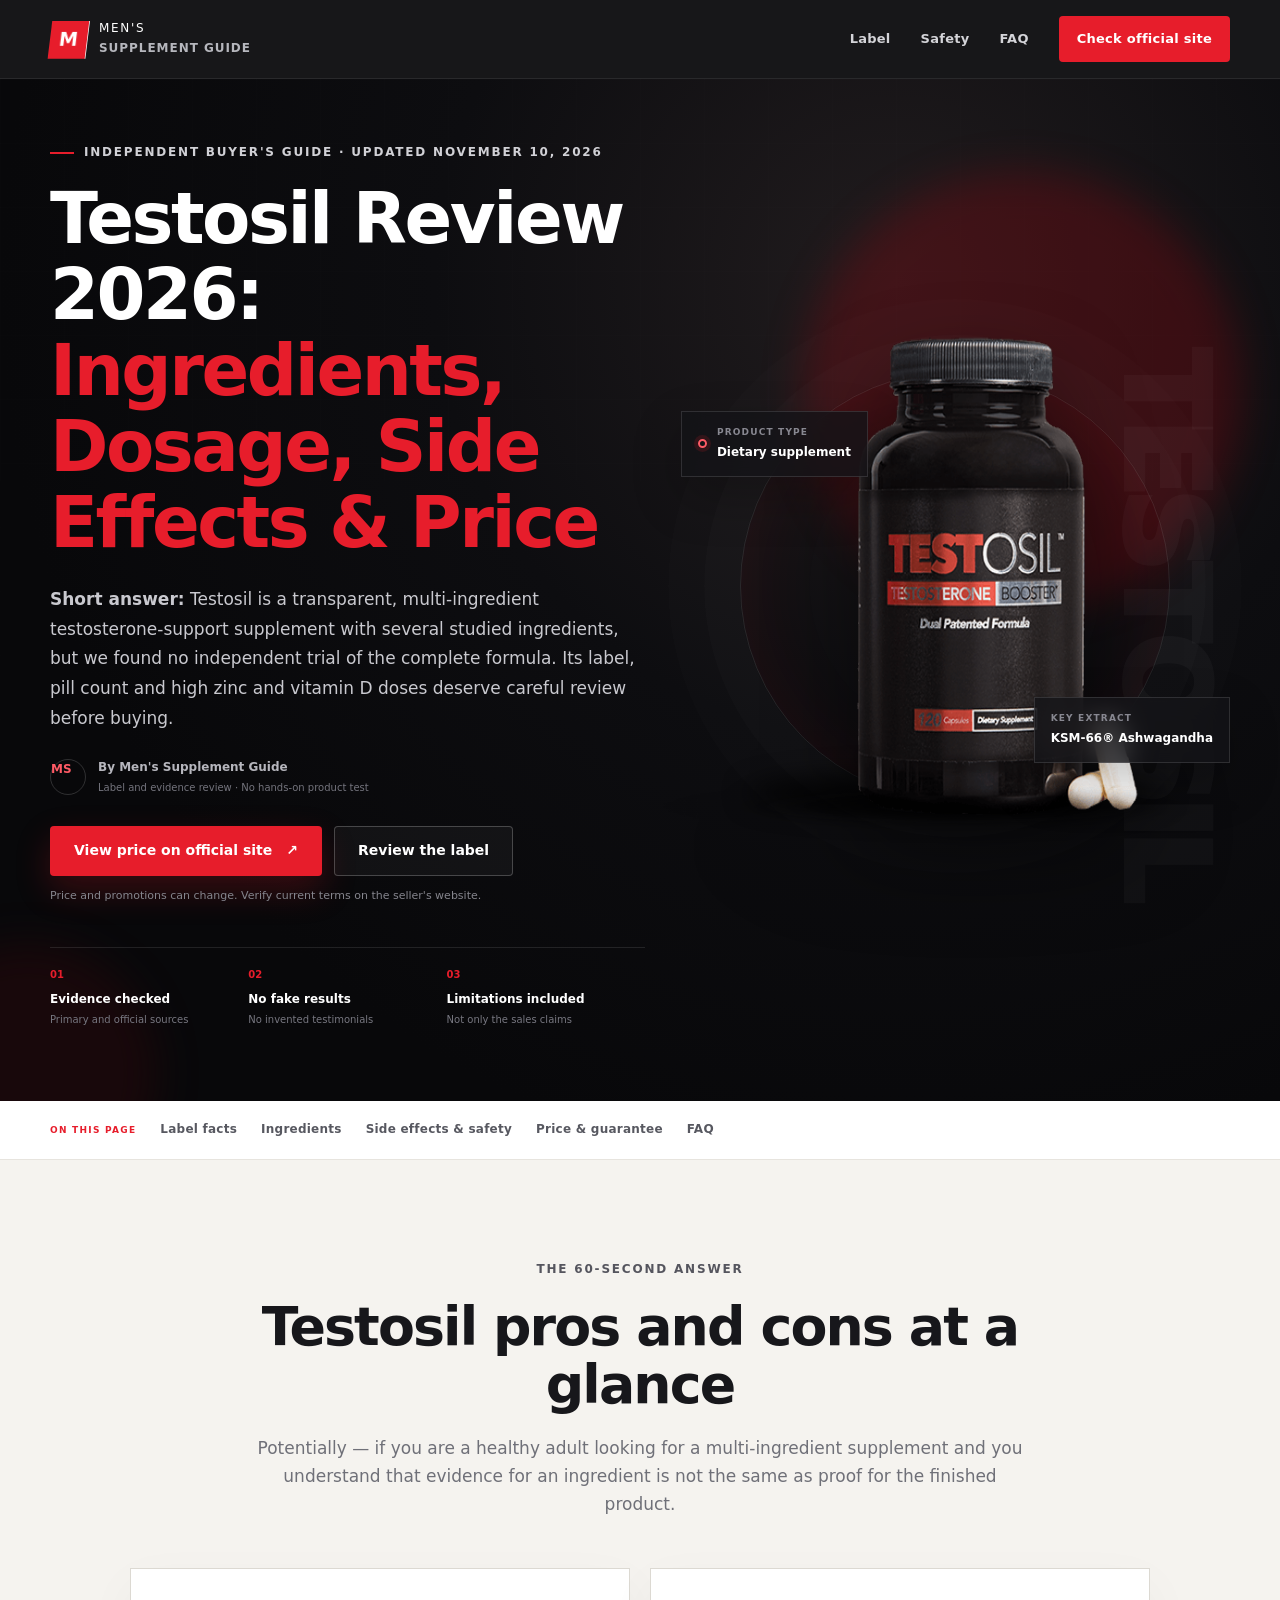
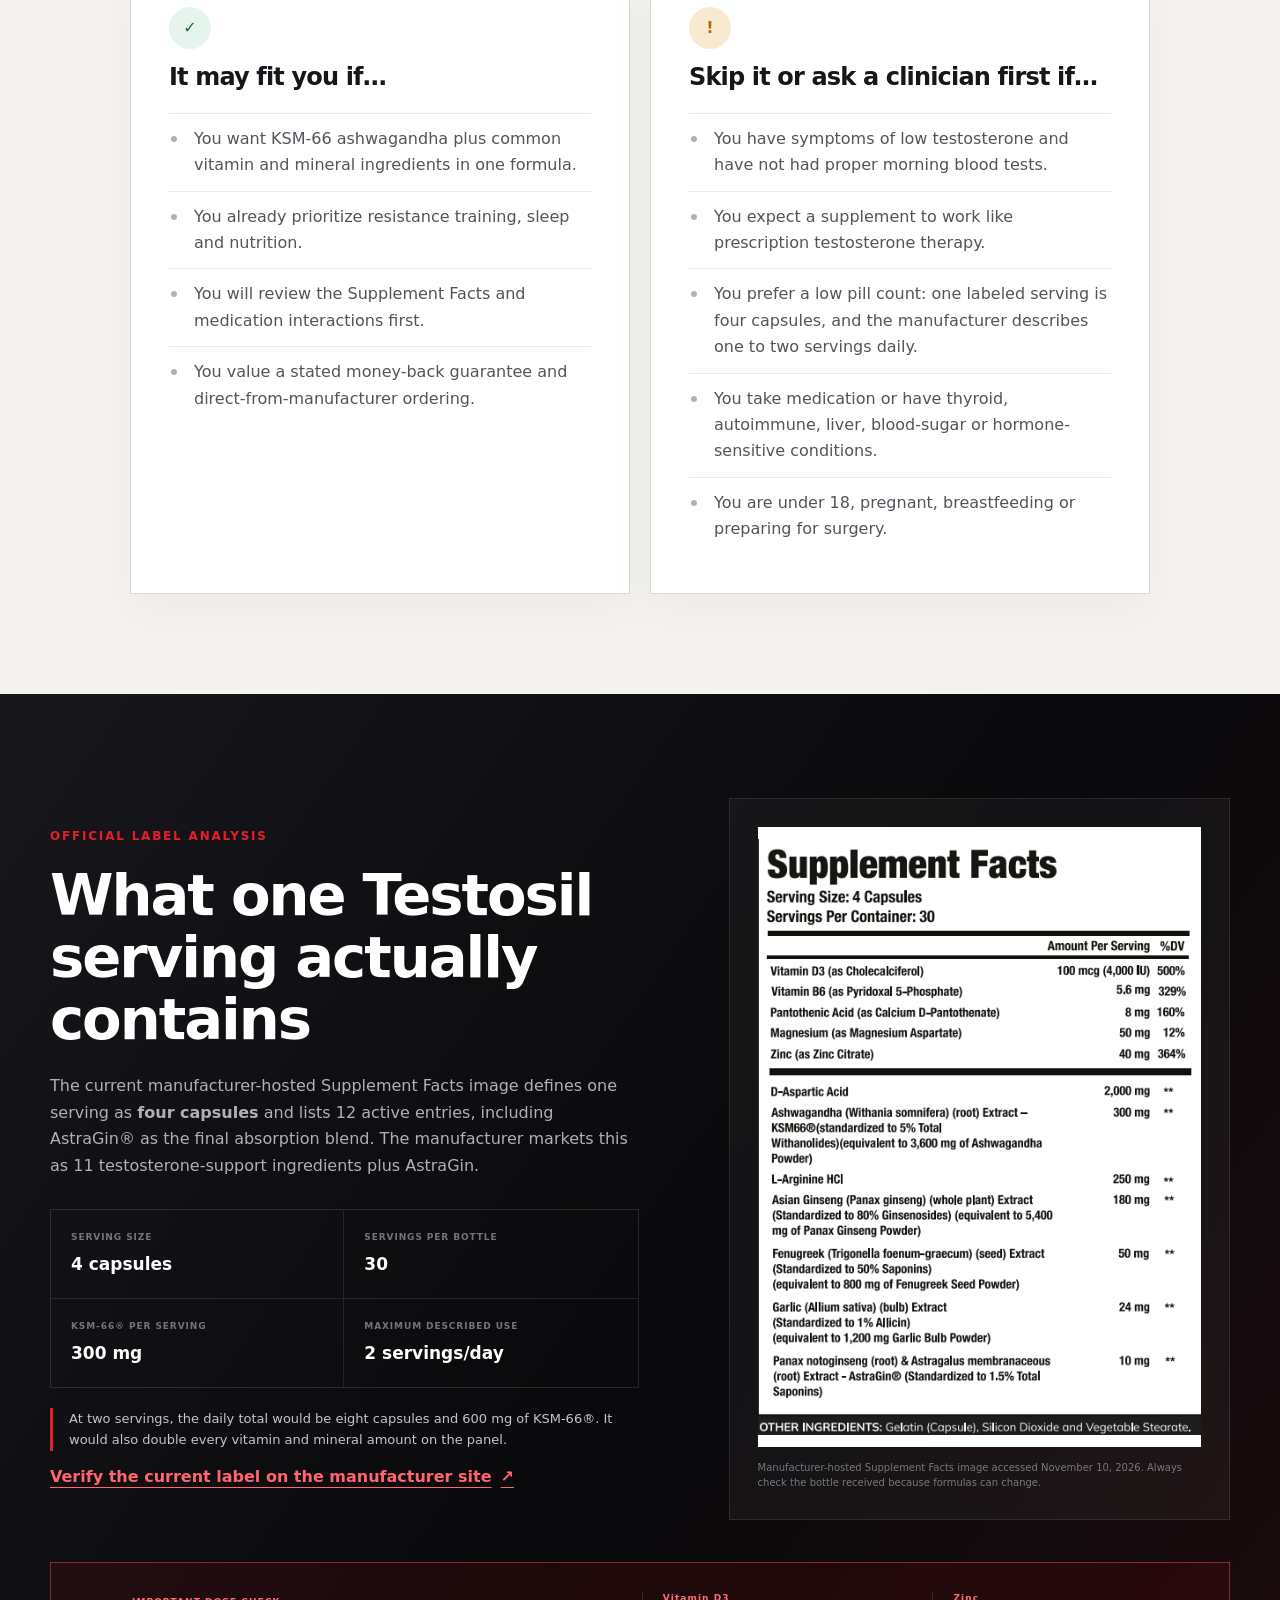
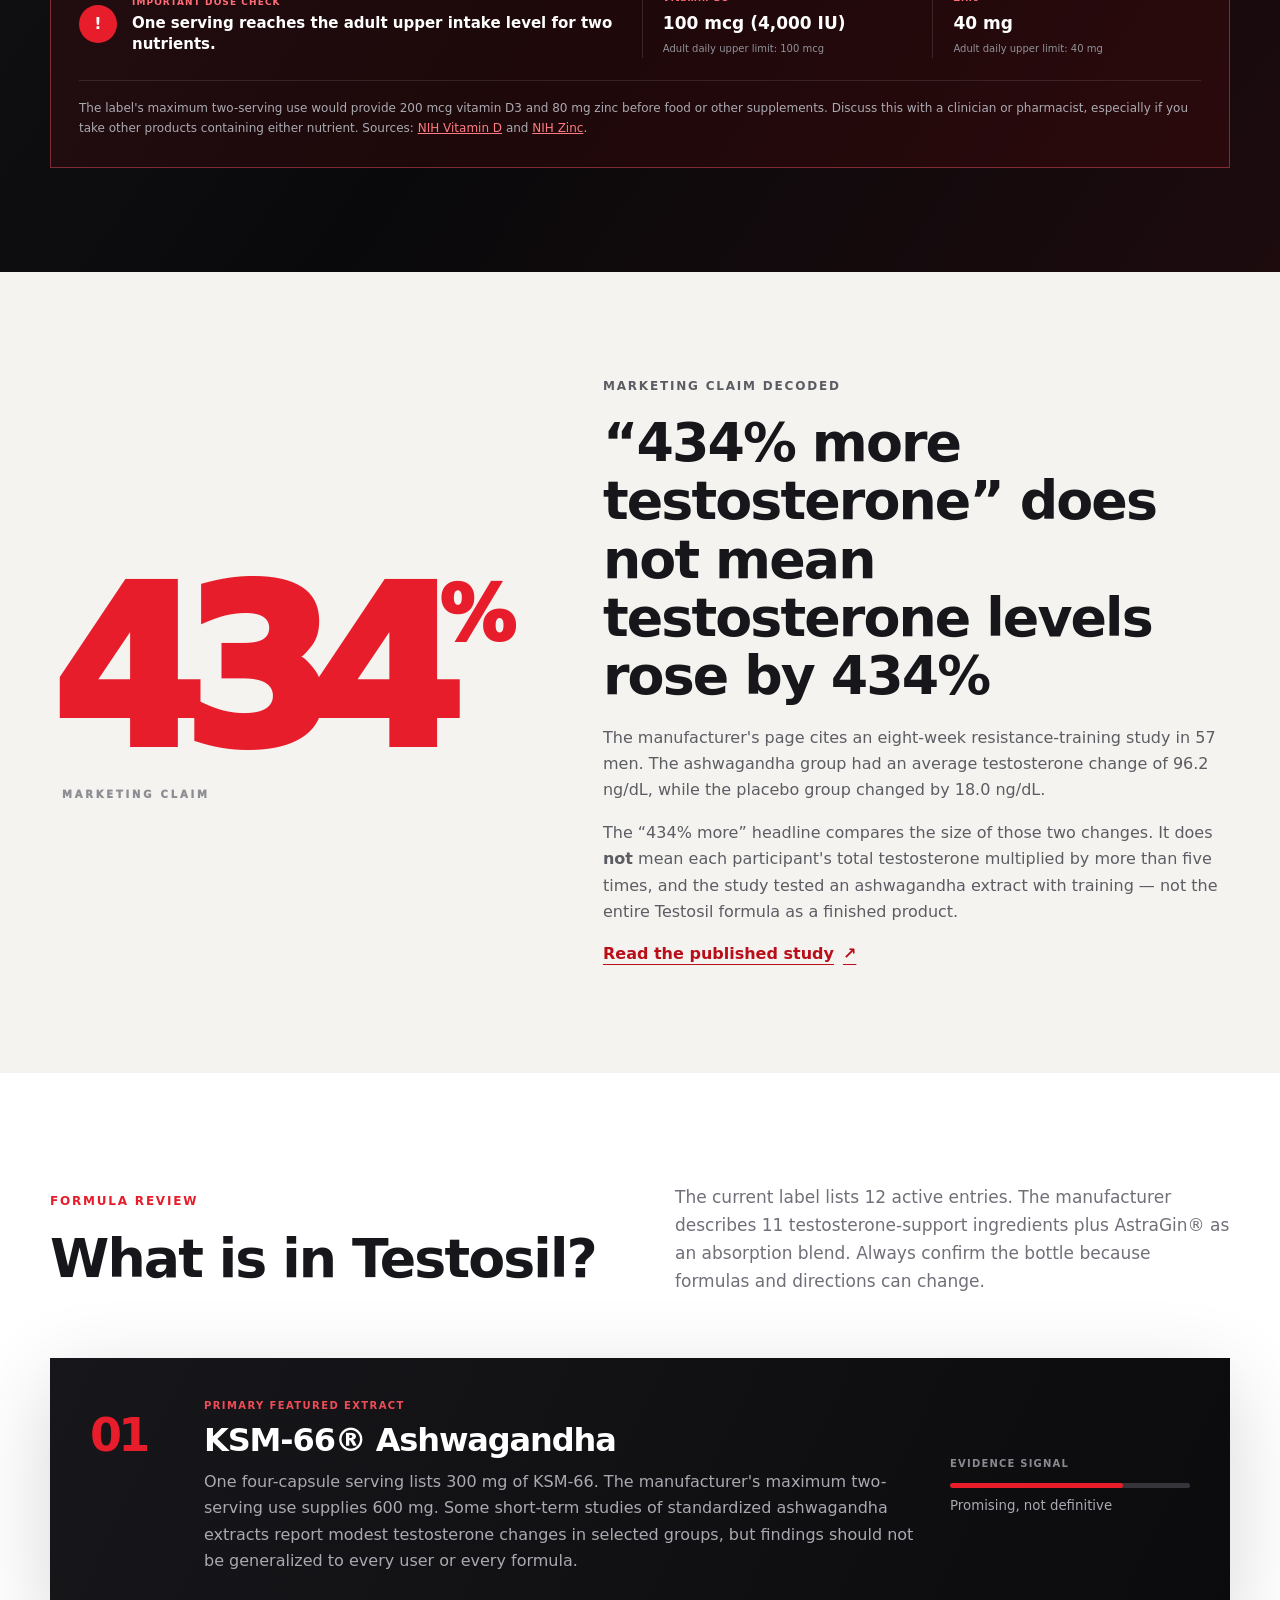
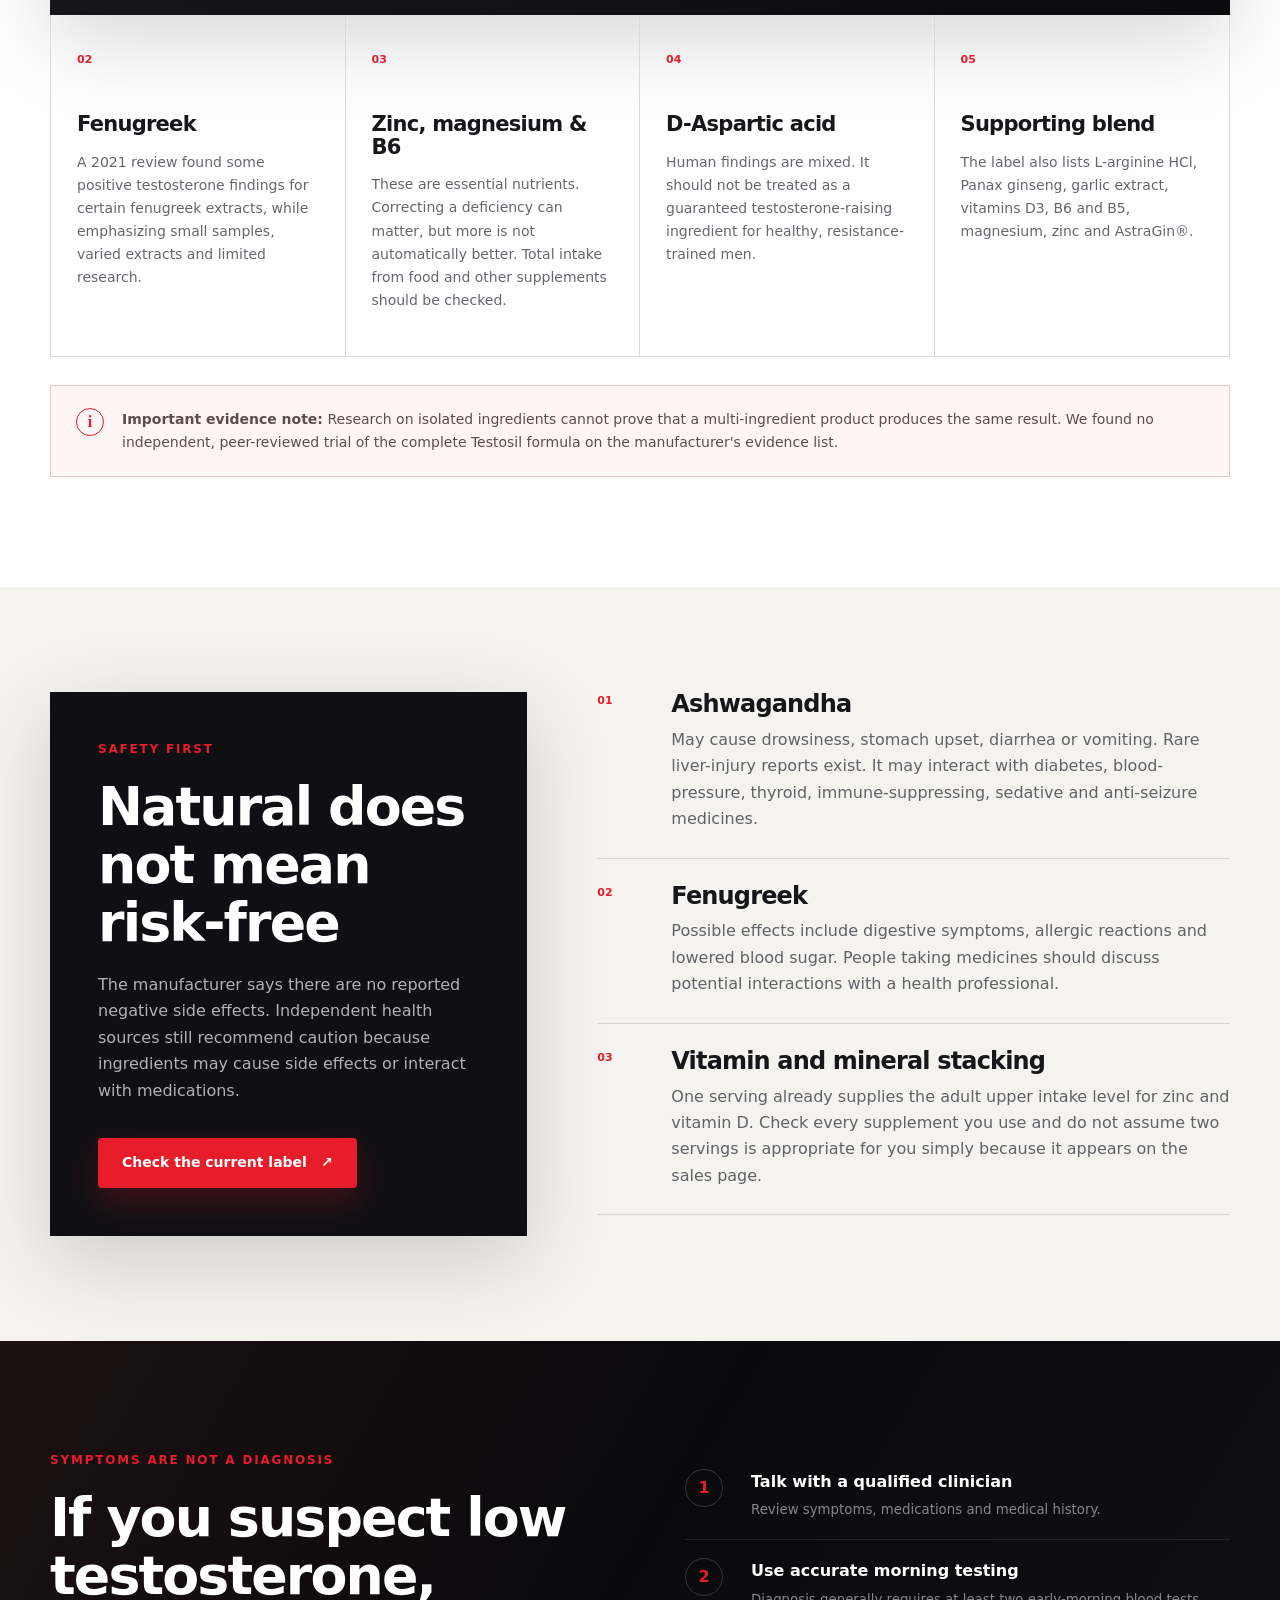
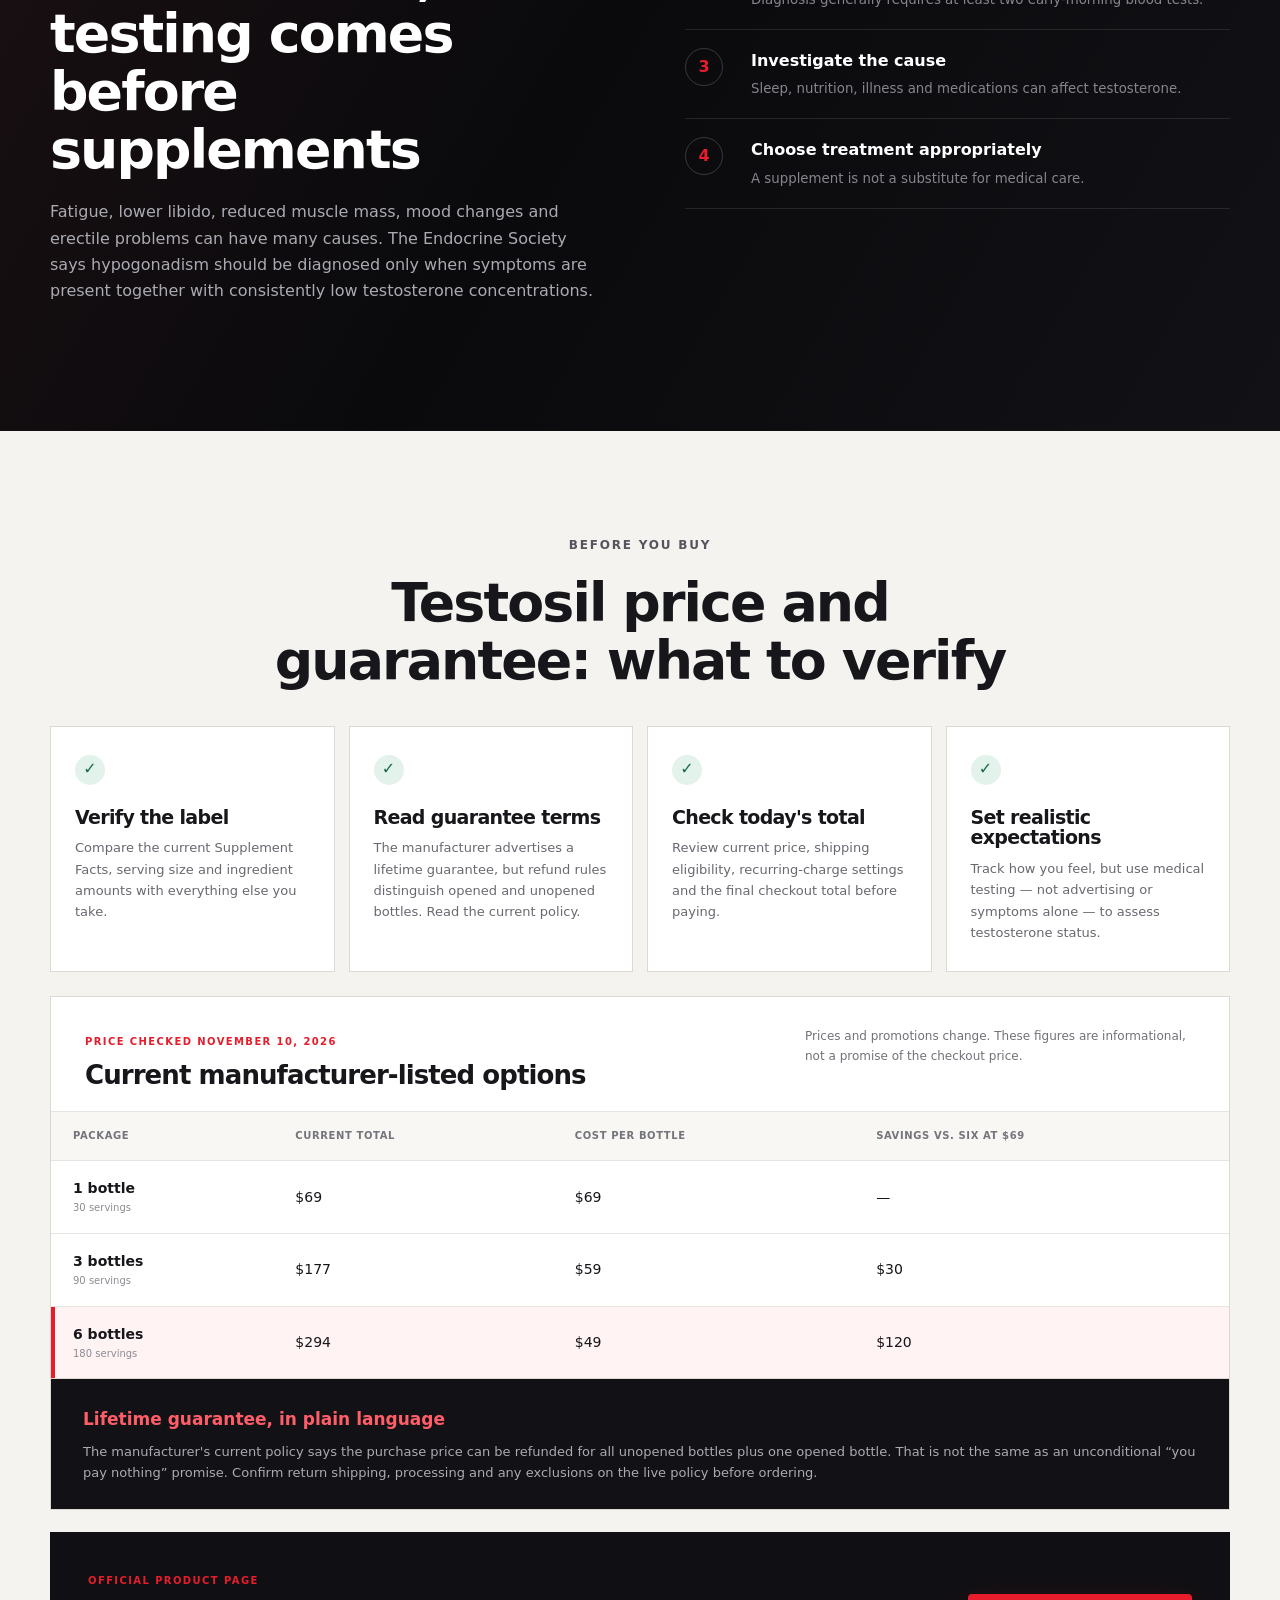
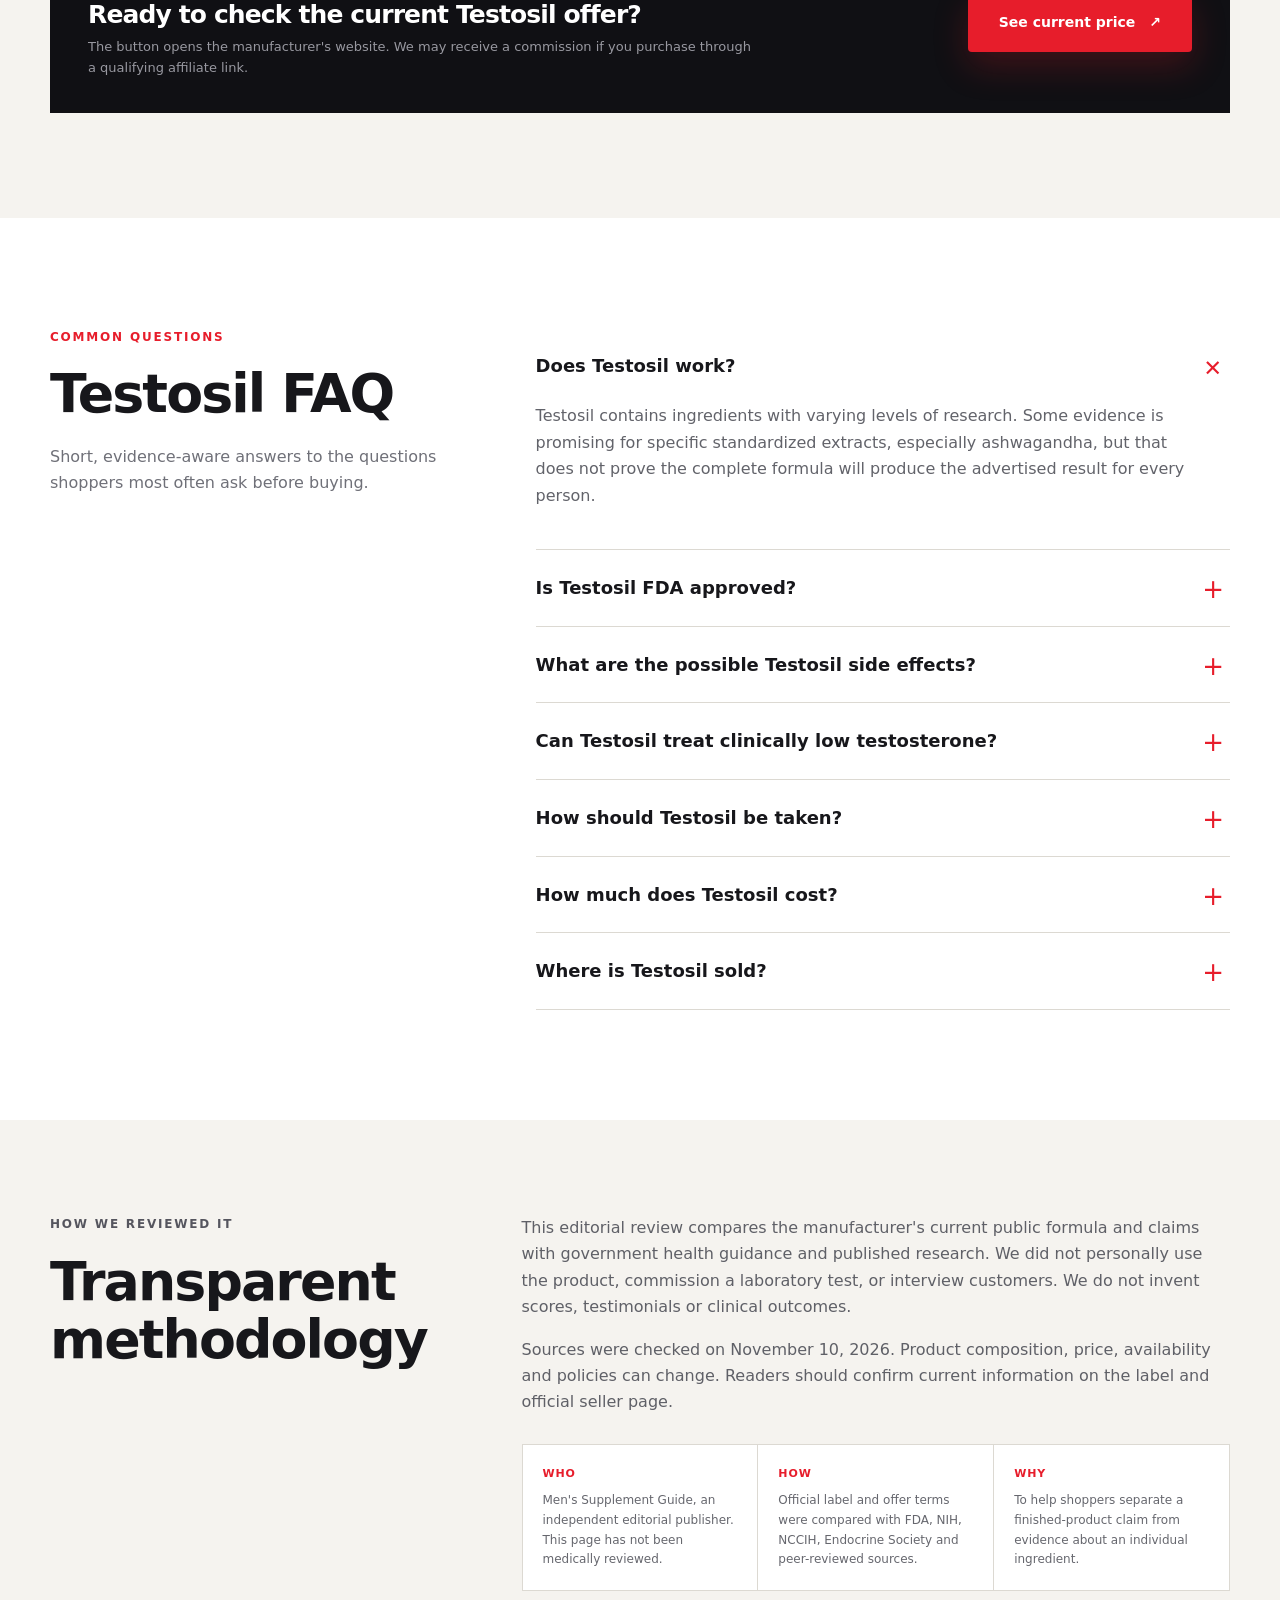
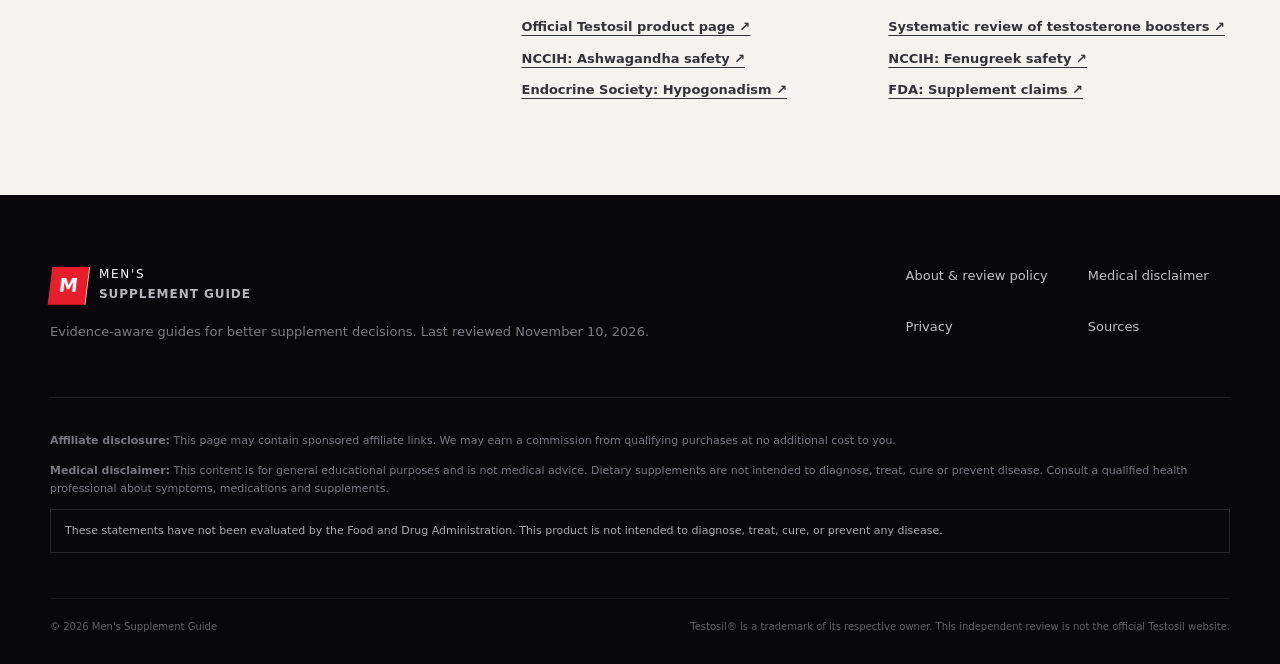
==== commit ea9a435b: "Add production SEO metadata and sitemap" ====
--- a/index.html
+++ b/index.html
@@ -3,19 +3,27 @@
 <head>
   <meta charset="utf-8">
   <meta name="viewport" content="width=device-width, initial-scale=1">
-  <title>Testosil Review 2026: Ingredients, Evidence &amp; Safety</title>
+  <title>Testosil Review 2026: Ingredients, Dosage &amp; Side Effects</title>
   <meta name="description" content="Testosil review for 2026: exact label doses, ingredients, evidence, possible side effects, price, guarantee terms and who should avoid it.">
   <meta name="author" content="Men's Supplement Guide">
   <meta name="robots" content="index, follow, max-image-preview:large, max-snippet:-1, max-video-preview:-1">
   <meta name="theme-color" content="#09090b">
+  <link rel="canonical" href="https://testosil-review.vercel.app/">
+  <link rel="alternate" hreflang="en-US" href="https://testosil-review.vercel.app/">
+  <link rel="alternate" hreflang="x-default" href="https://testosil-review.vercel.app/">
   <meta property="og:type" content="article">
   <meta property="og:locale" content="en_US">
-  <meta property="og:title" content="Testosil Review 2026: Ingredients, Evidence & Safety">
-  <meta property="og:description" content="A balanced buyer's guide to Testosil: formula, research, safety, limitations and buying considerations.">
-  <meta property="og:image" content="assets/testosil-bottle.png">
+  <meta property="og:url" content="https://testosil-review.vercel.app/">
+  <meta property="og:title" content="Testosil Review 2026: Ingredients, Dosage & Side Effects">
+  <meta property="og:description" content="An independent Testosil review covering exact label doses, ingredients, possible side effects, current price and guarantee terms.">
+  <meta property="og:image" content="https://testosil-review.vercel.app/assets/testosil-bottle.png">
+  <meta property="og:image:alt" content="Black bottle of Testosil dietary supplement">
   <meta property="article:published_time" content="2026-11-10">
   <meta property="article:modified_time" content="2026-11-10">
   <meta name="twitter:card" content="summary_large_image">
+  <meta name="twitter:title" content="Testosil Review 2026: Ingredients, Dosage & Side Effects">
+  <meta name="twitter:description" content="Exact label doses, ingredients, possible side effects, price and guarantee terms checked for 2026.">
+  <meta name="twitter:image" content="https://testosil-review.vercel.app/assets/testosil-bottle.png">
   <link rel="icon" href="assets/favicon.svg" type="image/svg+xml">
   <link rel="preload" as="image" href="assets/testosil-bottle.png" fetchpriority="high">
   <link rel="stylesheet" href="assets/styles.css">
@@ -24,20 +32,29 @@
     "@context": "https://schema.org",
     "@graph": [
       {
-        "@type": "WebPage",
-        "name": "Testosil Review 2026: Ingredients, Evidence & Safety",
-        "description": "An independent, evidence-first review of the Testosil dietary supplement.",
+        "@type": "Article",
+        "@id": "https://testosil-review.vercel.app/#article",
+        "url": "https://testosil-review.vercel.app/",
+        "mainEntityOfPage": "https://testosil-review.vercel.app/",
+        "headline": "Testosil Review 2026: Ingredients, Dosage & Side Effects",
+        "description": "An independent Testosil review covering exact label doses, ingredients, possible side effects, price and guarantee terms.",
+        "image": "https://testosil-review.vercel.app/assets/testosil-bottle.png",
         "inLanguage": "en-US",
+        "isAccessibleForFree": true,
         "datePublished": "2026-11-10",
         "dateModified": "2026-11-10",
         "author": {"@type": "Organization", "name": "Men's Supplement Guide"},
         "publisher": {"@type": "Organization", "name": "Men's Supplement Guide"},
-        "about": {
-          "@type": "Product",
-          "name": "Testosil",
-          "brand": {"@type": "Brand", "name": "Testosil"},
-          "category": "Dietary Supplement"
-        }
+        "about": {"@id": "https://testosil-review.vercel.app/#product"}
+      },
+      {
+        "@type": "Product",
+        "@id": "https://testosil-review.vercel.app/#product",
+        "name": "Testosil",
+        "image": "https://testosil-review.vercel.app/assets/testosil-bottle.png",
+        "brand": {"@type": "Brand", "name": "Testosil"},
+        "category": "Dietary Supplement",
+        "description": "A multi-ingredient dietary supplement marketed for testosterone support."
       },
       {
         "@type": "FAQPage",
@@ -99,7 +116,7 @@
       <div class="shell hero-grid">
         <div class="hero-copy">
           <div class="eyebrow"><span></span> Independent buyer's guide · Updated November 10, 2026</div>
-          <h1>Testosil Review: <em>What the Evidence Really Says</em></h1>
+          <h1>Testosil Review 2026: <em>Ingredients, Dosage, Side Effects &amp; Price</em></h1>
           <p class="hero-lede"><strong>Short answer:</strong> Testosil is a transparent, multi-ingredient testosterone-support supplement with several studied ingredients, but we found no independent trial of the complete formula. Its label, pill count and high zinc and vitamin D doses deserve careful review before buying.</p>
           <div class="review-byline" aria-label="Review authorship and methodology">
             <span class="byline-mark" aria-hidden="true">MS</span>
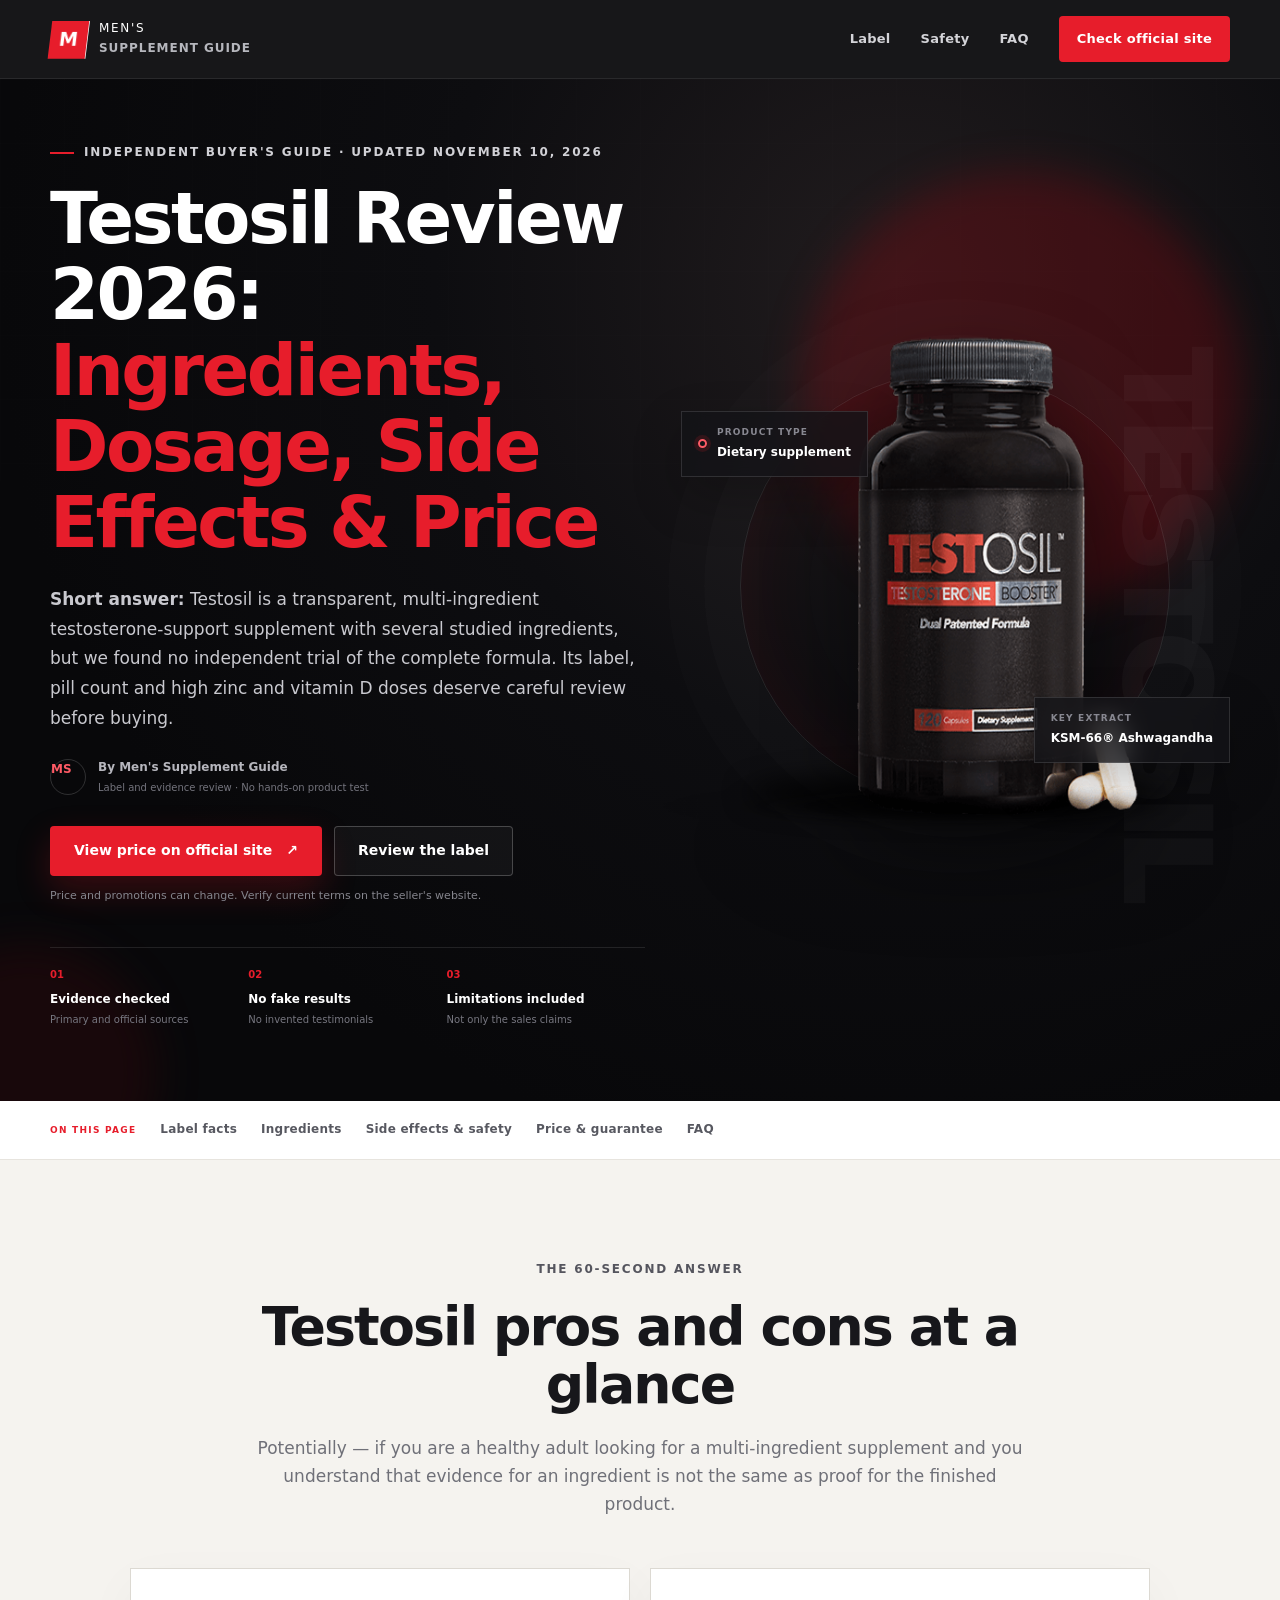
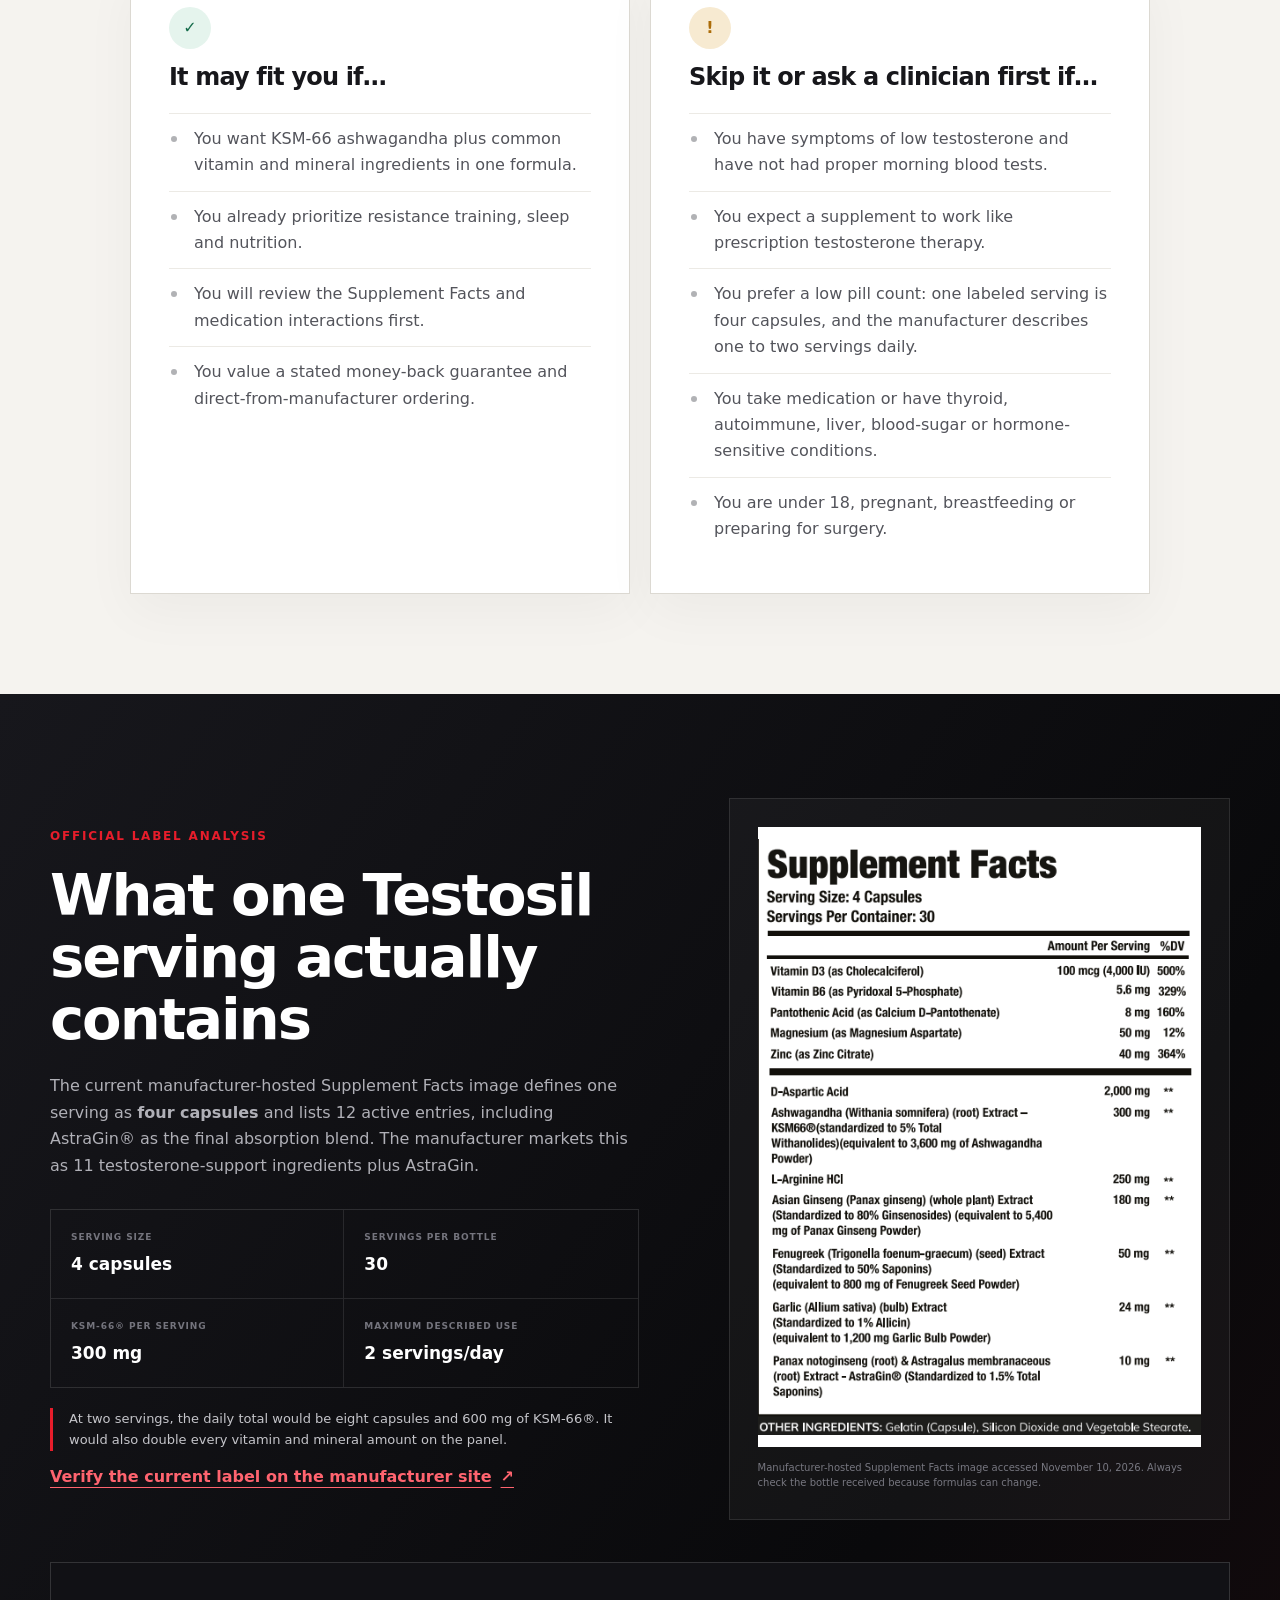
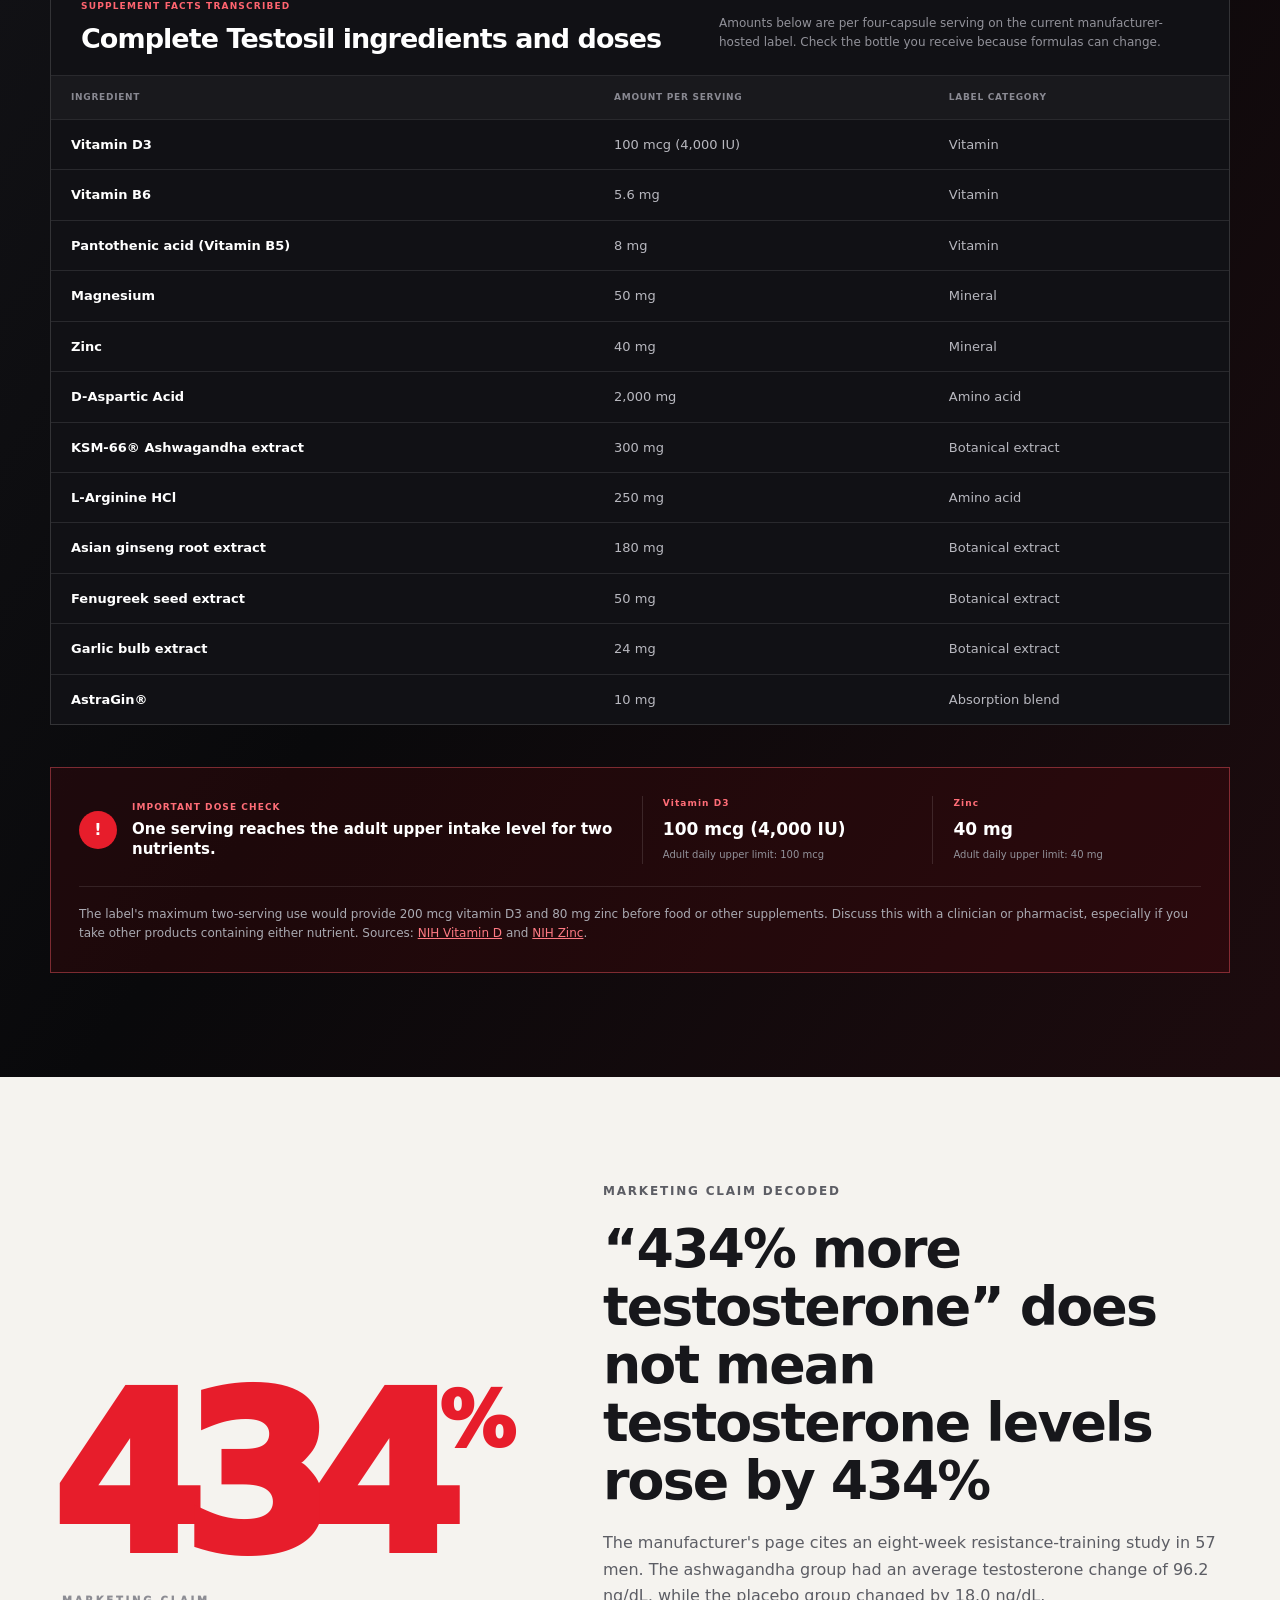
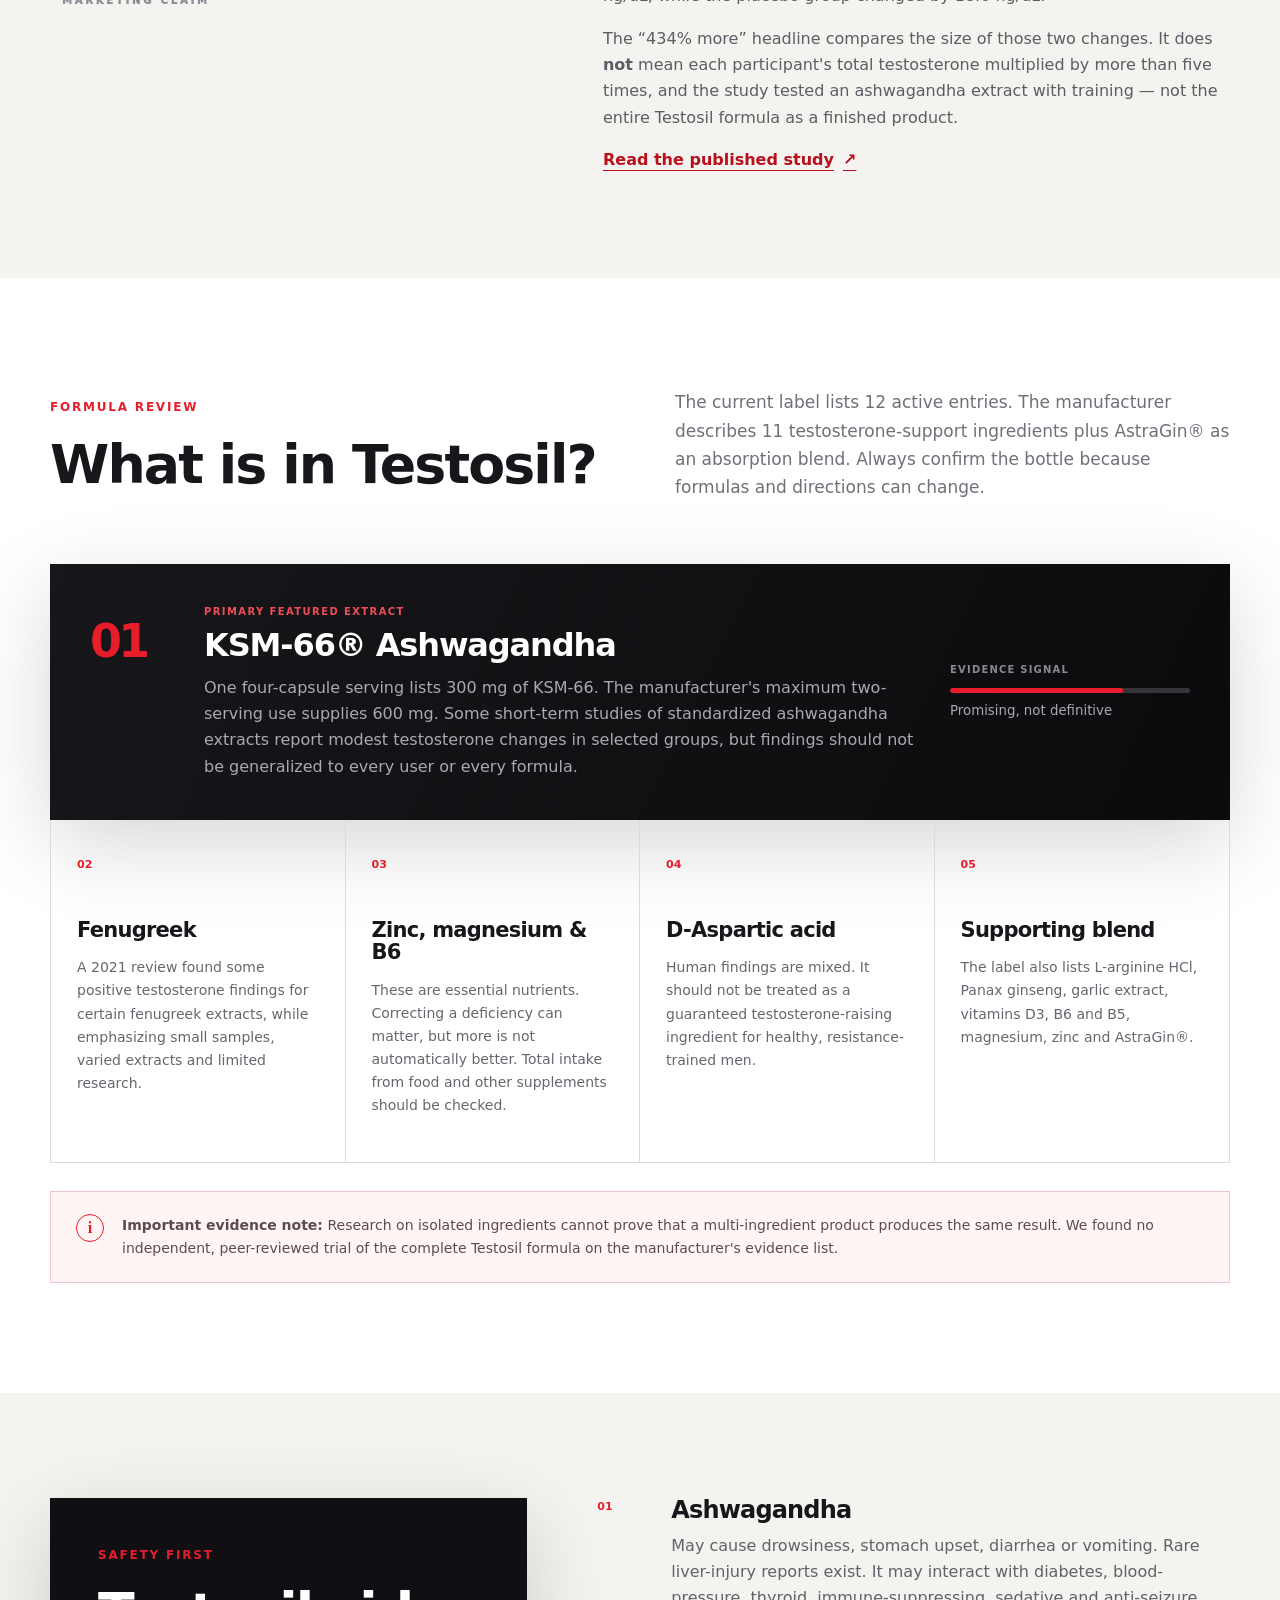
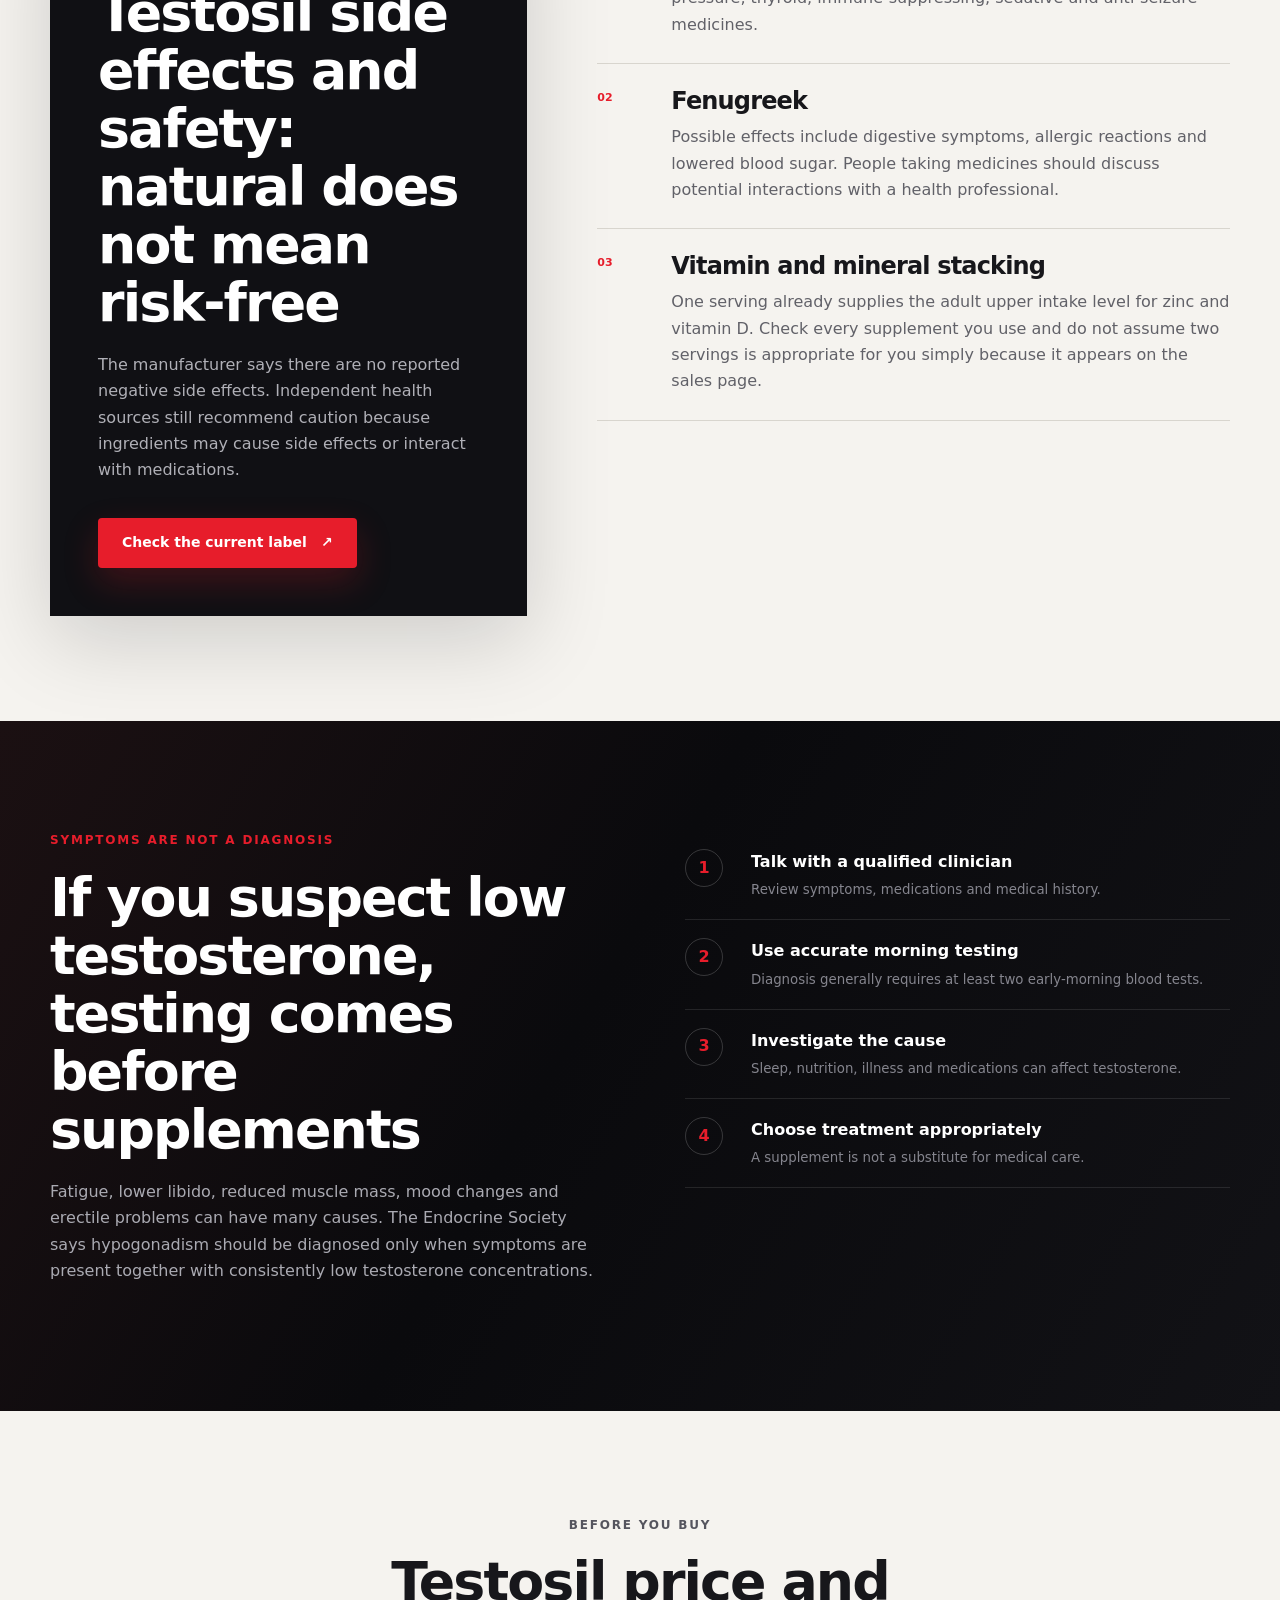
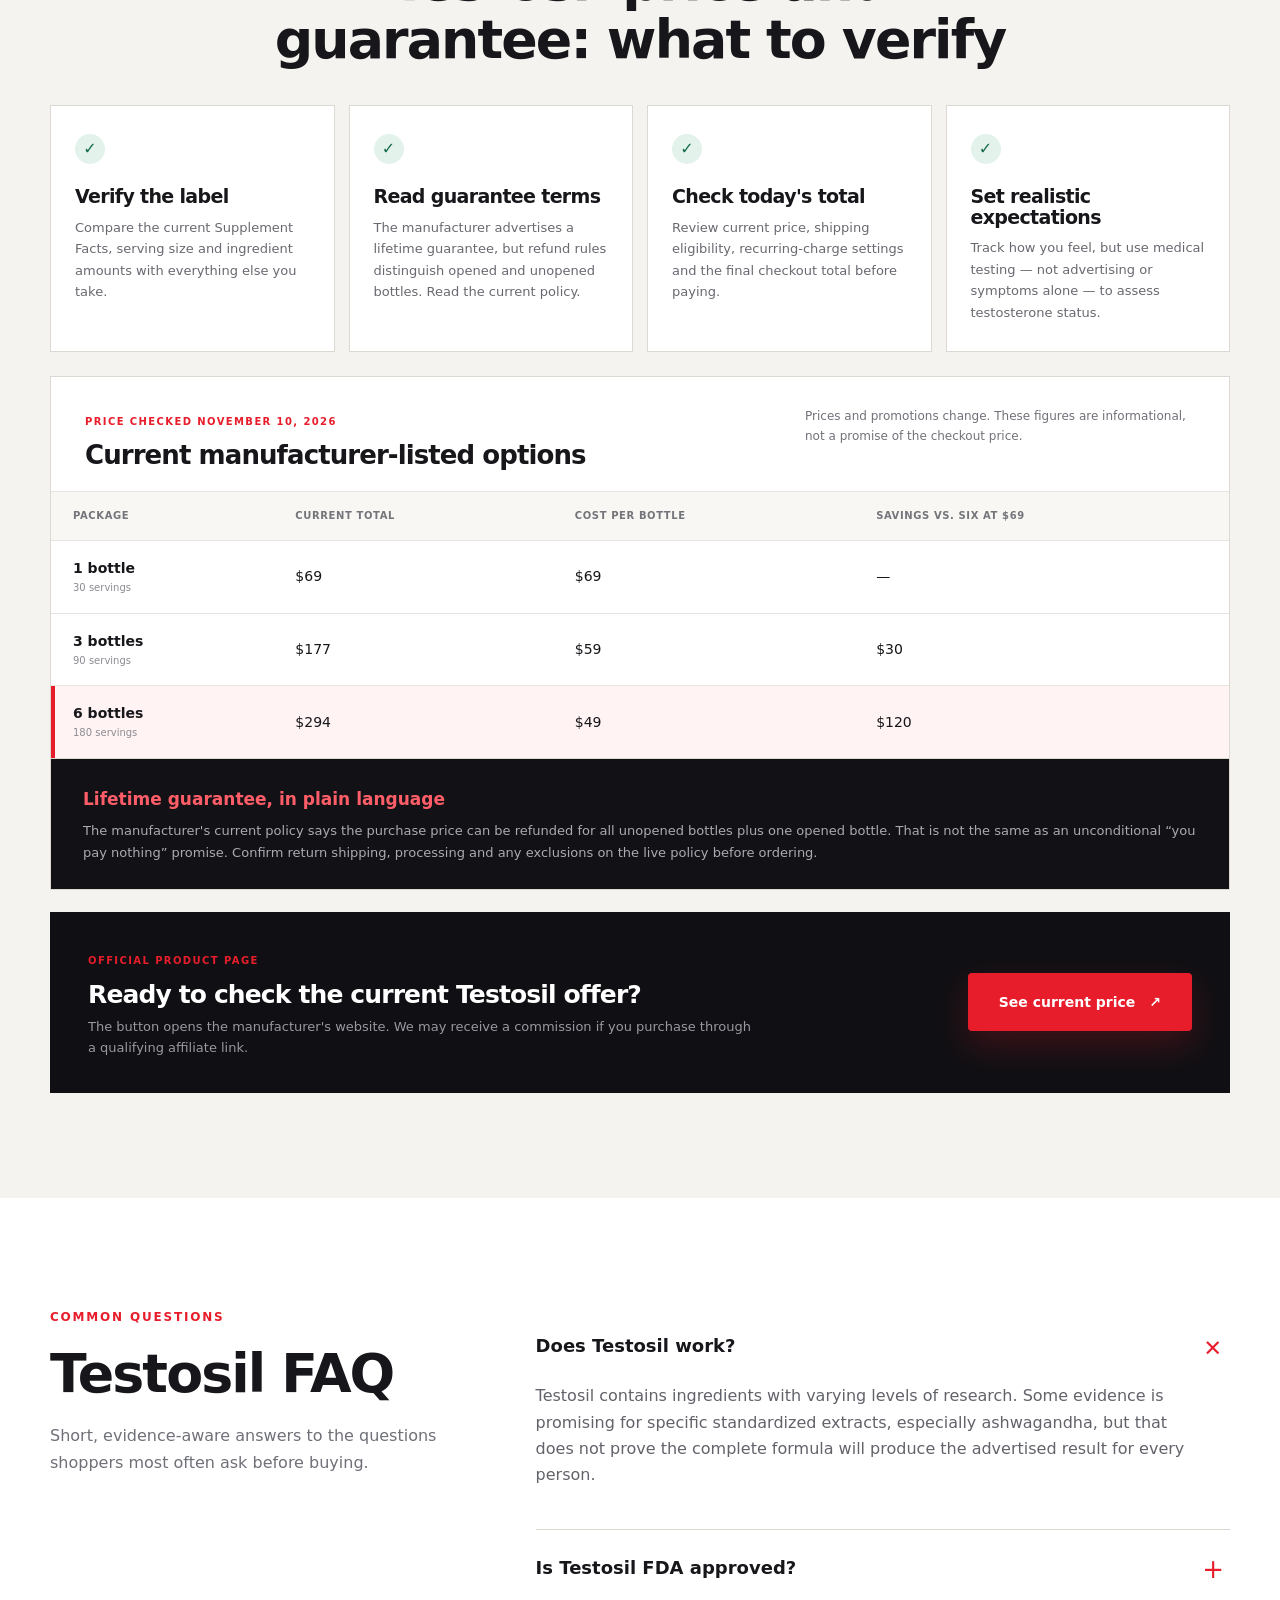
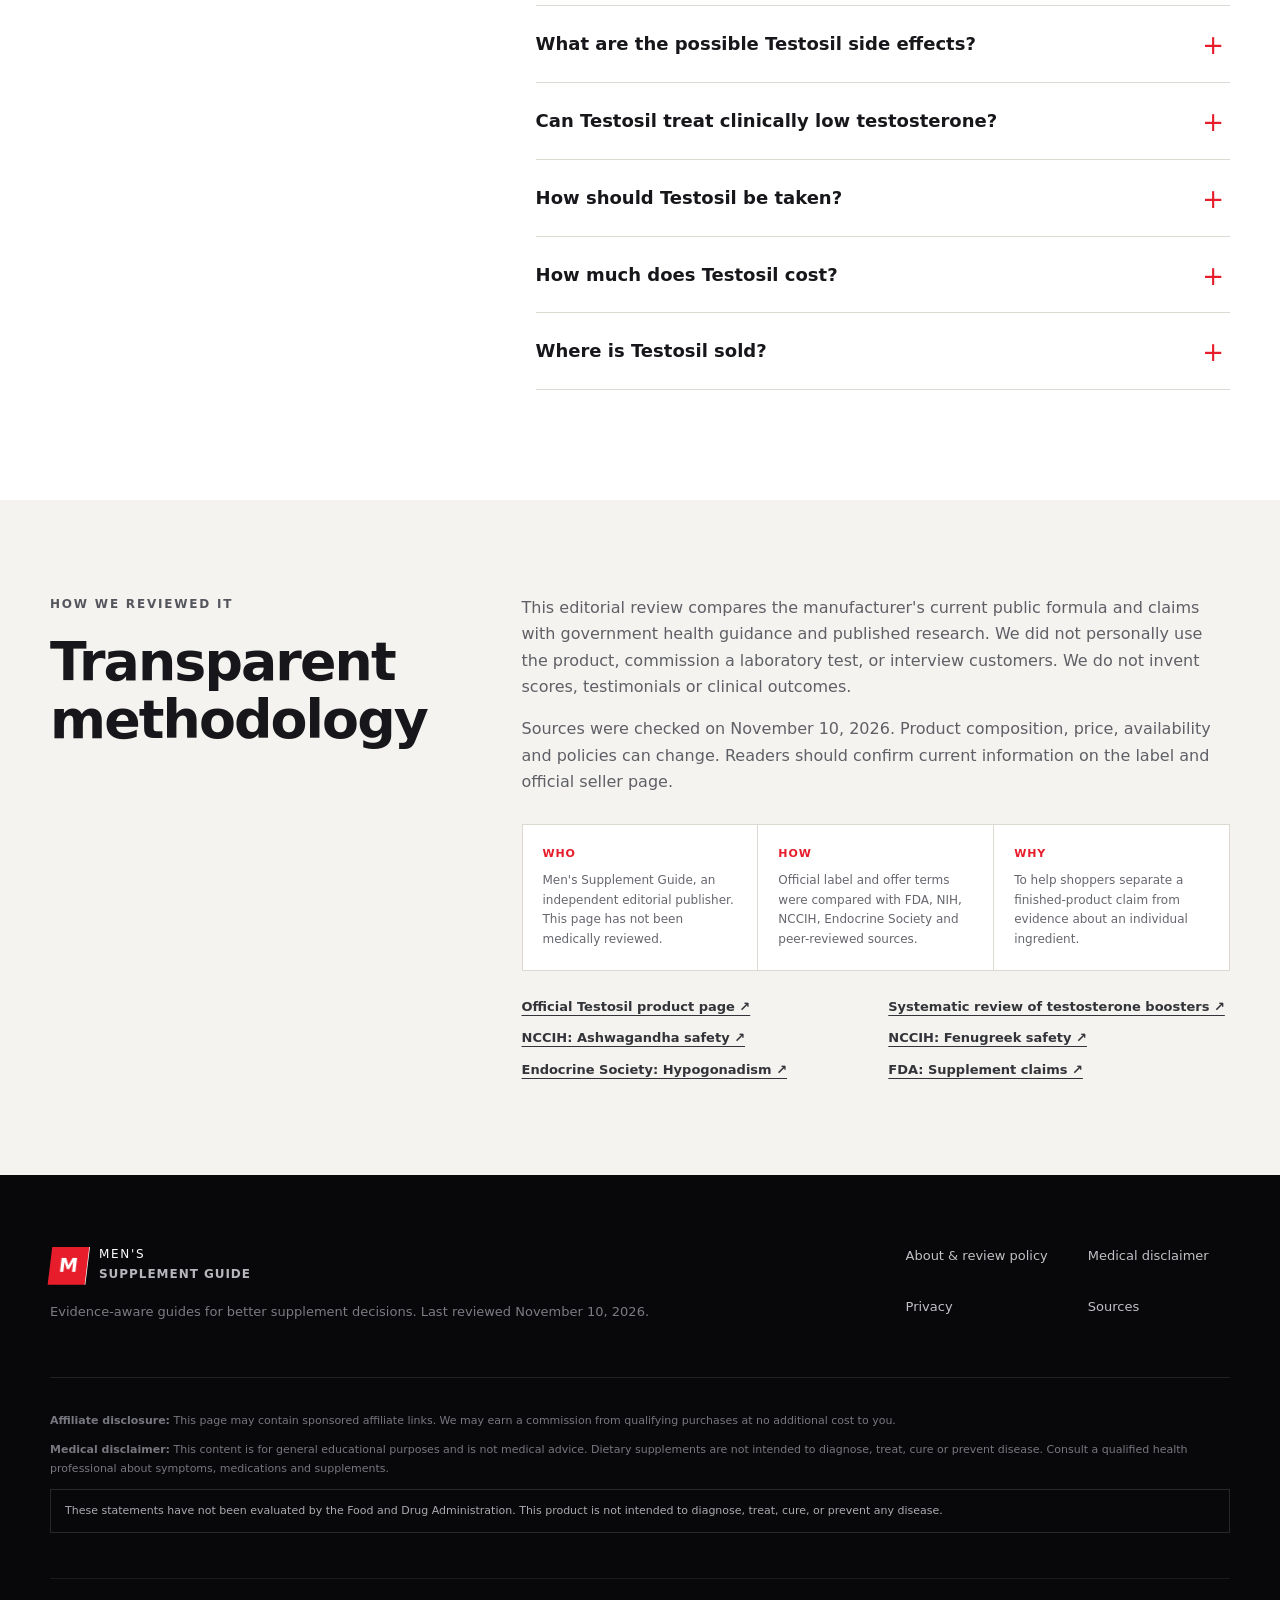
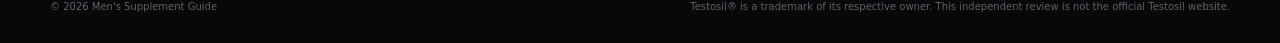
==== commit c64a3aed: "Add searchable ingredient dosage table" ====
--- a/index.html
+++ b/index.html
@@ -216,6 +216,31 @@
           <figcaption>Manufacturer-hosted Supplement Facts image accessed November 10, 2026. Always check the bottle received because formulas can change.</figcaption>
         </figure>
       </div>
+      <div class="shell ingredient-dose-table" aria-labelledby="dose-table-title">
+        <div class="ingredient-dose-head">
+          <div><span>SUPPLEMENT FACTS TRANSCRIBED</span><h3 id="dose-table-title">Complete Testosil ingredients and doses</h3></div>
+          <p>Amounts below are per four-capsule serving on the current manufacturer-hosted label. Check the bottle you receive because formulas can change.</p>
+        </div>
+        <div class="table-scroll" tabindex="0" aria-label="Scrollable table of Testosil ingredients and amounts">
+          <table>
+            <thead><tr><th>Ingredient</th><th>Amount per serving</th><th>Label category</th></tr></thead>
+            <tbody>
+              <tr><td><strong>Vitamin D3</strong></td><td>100 mcg (4,000 IU)</td><td>Vitamin</td></tr>
+              <tr><td><strong>Vitamin B6</strong></td><td>5.6 mg</td><td>Vitamin</td></tr>
+              <tr><td><strong>Pantothenic acid (Vitamin B5)</strong></td><td>8 mg</td><td>Vitamin</td></tr>
+              <tr><td><strong>Magnesium</strong></td><td>50 mg</td><td>Mineral</td></tr>
+              <tr><td><strong>Zinc</strong></td><td>40 mg</td><td>Mineral</td></tr>
+              <tr><td><strong>D-Aspartic Acid</strong></td><td>2,000 mg</td><td>Amino acid</td></tr>
+              <tr><td><strong>KSM-66® Ashwagandha extract</strong></td><td>300 mg</td><td>Botanical extract</td></tr>
+              <tr><td><strong>L-Arginine HCl</strong></td><td>250 mg</td><td>Amino acid</td></tr>
+              <tr><td><strong>Asian ginseng root extract</strong></td><td>180 mg</td><td>Botanical extract</td></tr>
+              <tr><td><strong>Fenugreek seed extract</strong></td><td>50 mg</td><td>Botanical extract</td></tr>
+              <tr><td><strong>Garlic bulb extract</strong></td><td>24 mg</td><td>Botanical extract</td></tr>
+              <tr><td><strong>AstraGin®</strong></td><td>10 mg</td><td>Absorption blend</td></tr>
+            </tbody>
+          </table>
+        </div>
+      </div>
       <div class="shell dose-alert">
         <div class="dose-alert-title"><span aria-hidden="true">!</span><div><small>IMPORTANT DOSE CHECK</small><strong>One serving reaches the adult upper intake level for two nutrients.</strong></div></div>
         <div class="dose-stat"><small>Vitamin D3</small><strong>100 mcg (4,000 IU)</strong><span>Adult daily upper limit: 100 mcg</span></div>
@@ -292,7 +317,7 @@
       <div class="shell safety-grid">
         <div class="safety-panel dark-panel">
           <p class="kicker red">Safety first</p>
-          <h2>Natural does not mean risk-free</h2>
+          <h2>Testosil side effects and safety: natural does not mean risk-free</h2>
           <p>The manufacturer says there are no reported negative side effects. Independent health sources still recommend caution because ingredients may cause side effects or interact with medications.</p>
           <a class="button button-primary offer-link" href="https://www.testosil.com/" rel="sponsored nofollow noopener" target="_blank">Check the current label <span aria-hidden="true">↗</span></a>
         </div>
--- a/assets/styles.css
+++ b/assets/styles.css
@@ -139,6 +139,16 @@
 .label-figure { margin: 0; padding: 28px; border: 1px solid rgba(255,255,255,.1); background: rgba(255,255,255,.04); }
 .label-figure img { width: 100%; max-height: 620px; object-fit: contain; background: white; }
 .label-figure figcaption { margin-top: 13px; color: #777780; font-size: 10px; line-height: 1.55; }
+.ingredient-dose-table { margin-top: 42px; border: 1px solid rgba(255,255,255,.14); background: #111115; }
+.ingredient-dose-head { display: flex; align-items: end; justify-content: space-between; gap: 40px; padding: 28px 30px 22px; }
+.ingredient-dose-head span { color: #ff646f; font-size: 9px; font-weight: 900; letter-spacing: .13em; }
+.ingredient-dose-head h3 { margin: 7px 0 0; font-size: 27px; }
+.ingredient-dose-head p { max-width: 480px; margin: 0; color: #92929a; font-size: 12px; }
+.ingredient-dose-table table { width: 100%; min-width: 650px; border-collapse: collapse; }
+.ingredient-dose-table th, .ingredient-dose-table td { padding: 14px 20px; border-top: 1px solid rgba(255,255,255,.1); text-align: left; }
+.ingredient-dose-table th { color: #898992; background: rgba(255,255,255,.035); font-size: 9px; letter-spacing: .08em; text-transform: uppercase; }
+.ingredient-dose-table td { color: #b8b8bf; font-size: 13px; }
+.ingredient-dose-table td strong { color: white; }
 .dose-alert { display: grid; grid-template-columns: 1.45fr .72fr .72fr; gap: 22px; margin-top: 42px; padding: 28px; border: 1px solid rgba(255,91,102,.42); background: rgba(92,5,12,.24); }
 .dose-alert-title { display: flex; align-items: center; gap: 15px; }
 .dose-alert-title > span { flex: 0 0 38px; width: 38px; height: 38px; display: grid; place-items: center; border-radius: 50%; color: white; background: var(--red); font-weight: 900; }
@@ -341,6 +351,9 @@
   .label-summary div, .label-summary div:nth-child(even), .label-summary div:nth-last-child(-n+2) { border-right: 0; border-bottom: 1px solid rgba(255,255,255,.1); }
   .label-summary div:last-child { border-bottom: 0; }
   .label-figure { padding: 18px; }
+  .ingredient-dose-head { align-items: flex-start; flex-direction: column; gap: 12px; padding: 24px 22px 18px; }
+  .ingredient-dose-head h3 { font-size: 24px; }
+  .ingredient-dose-table th, .ingredient-dose-table td { padding: 13px 15px; }
   .dose-alert { grid-template-columns: 1fr; padding: 22px; }
   .dose-alert-title { grid-column: auto; }
   .dose-stat { padding: 15px 0 0; border-top: 1px solid rgba(255,255,255,.12); border-left: 0; }
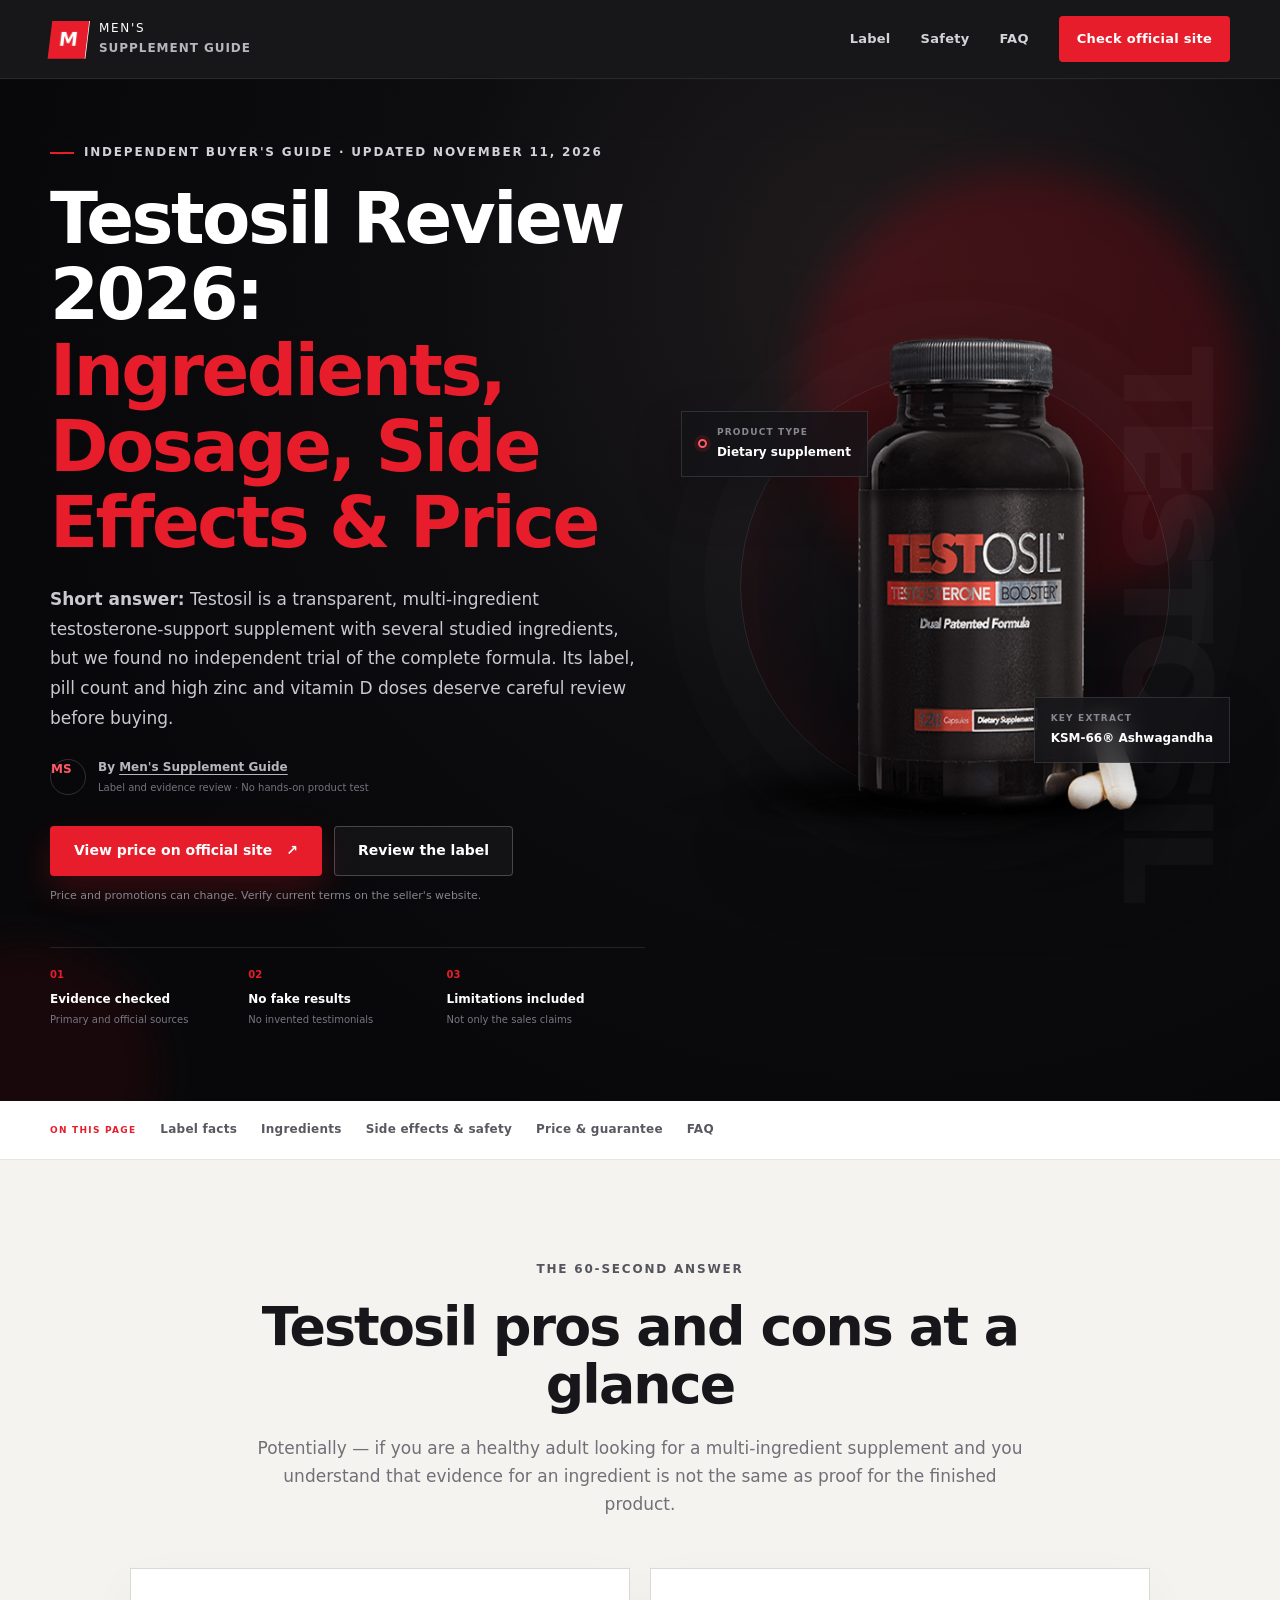
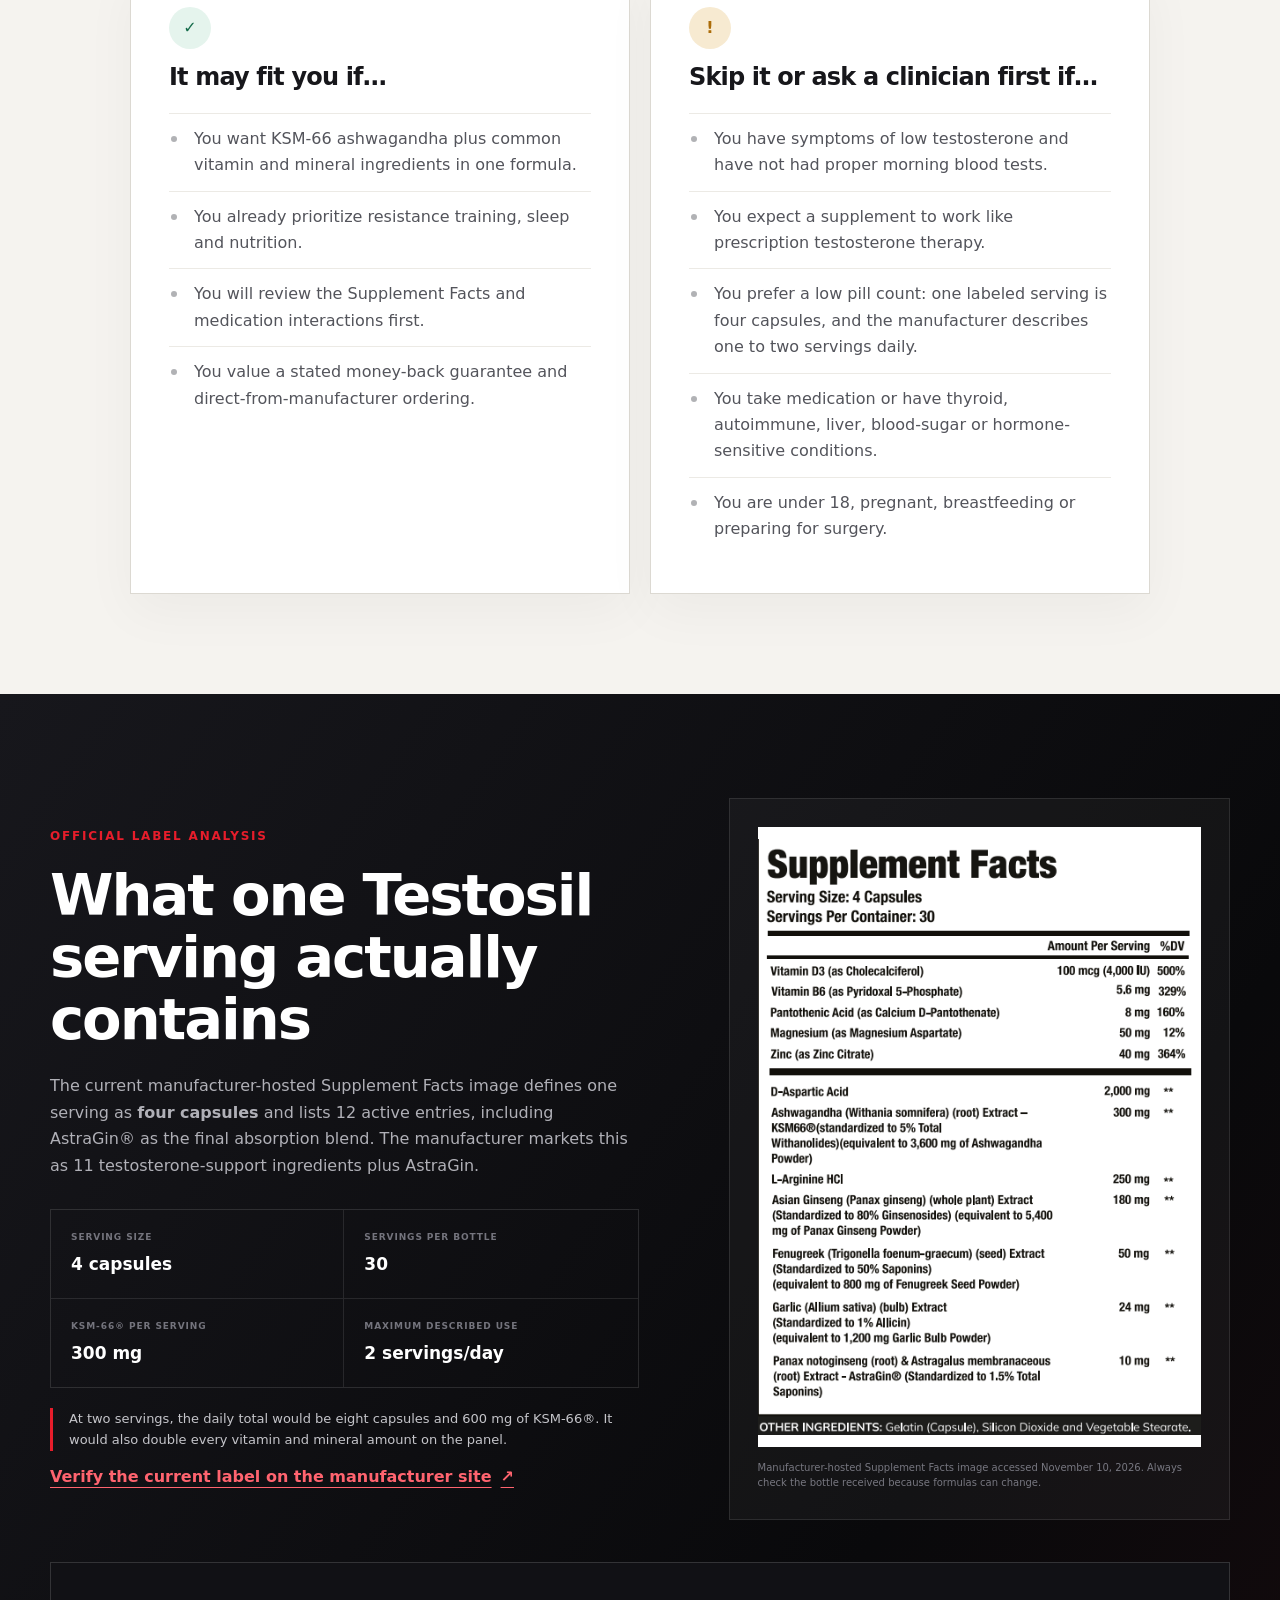
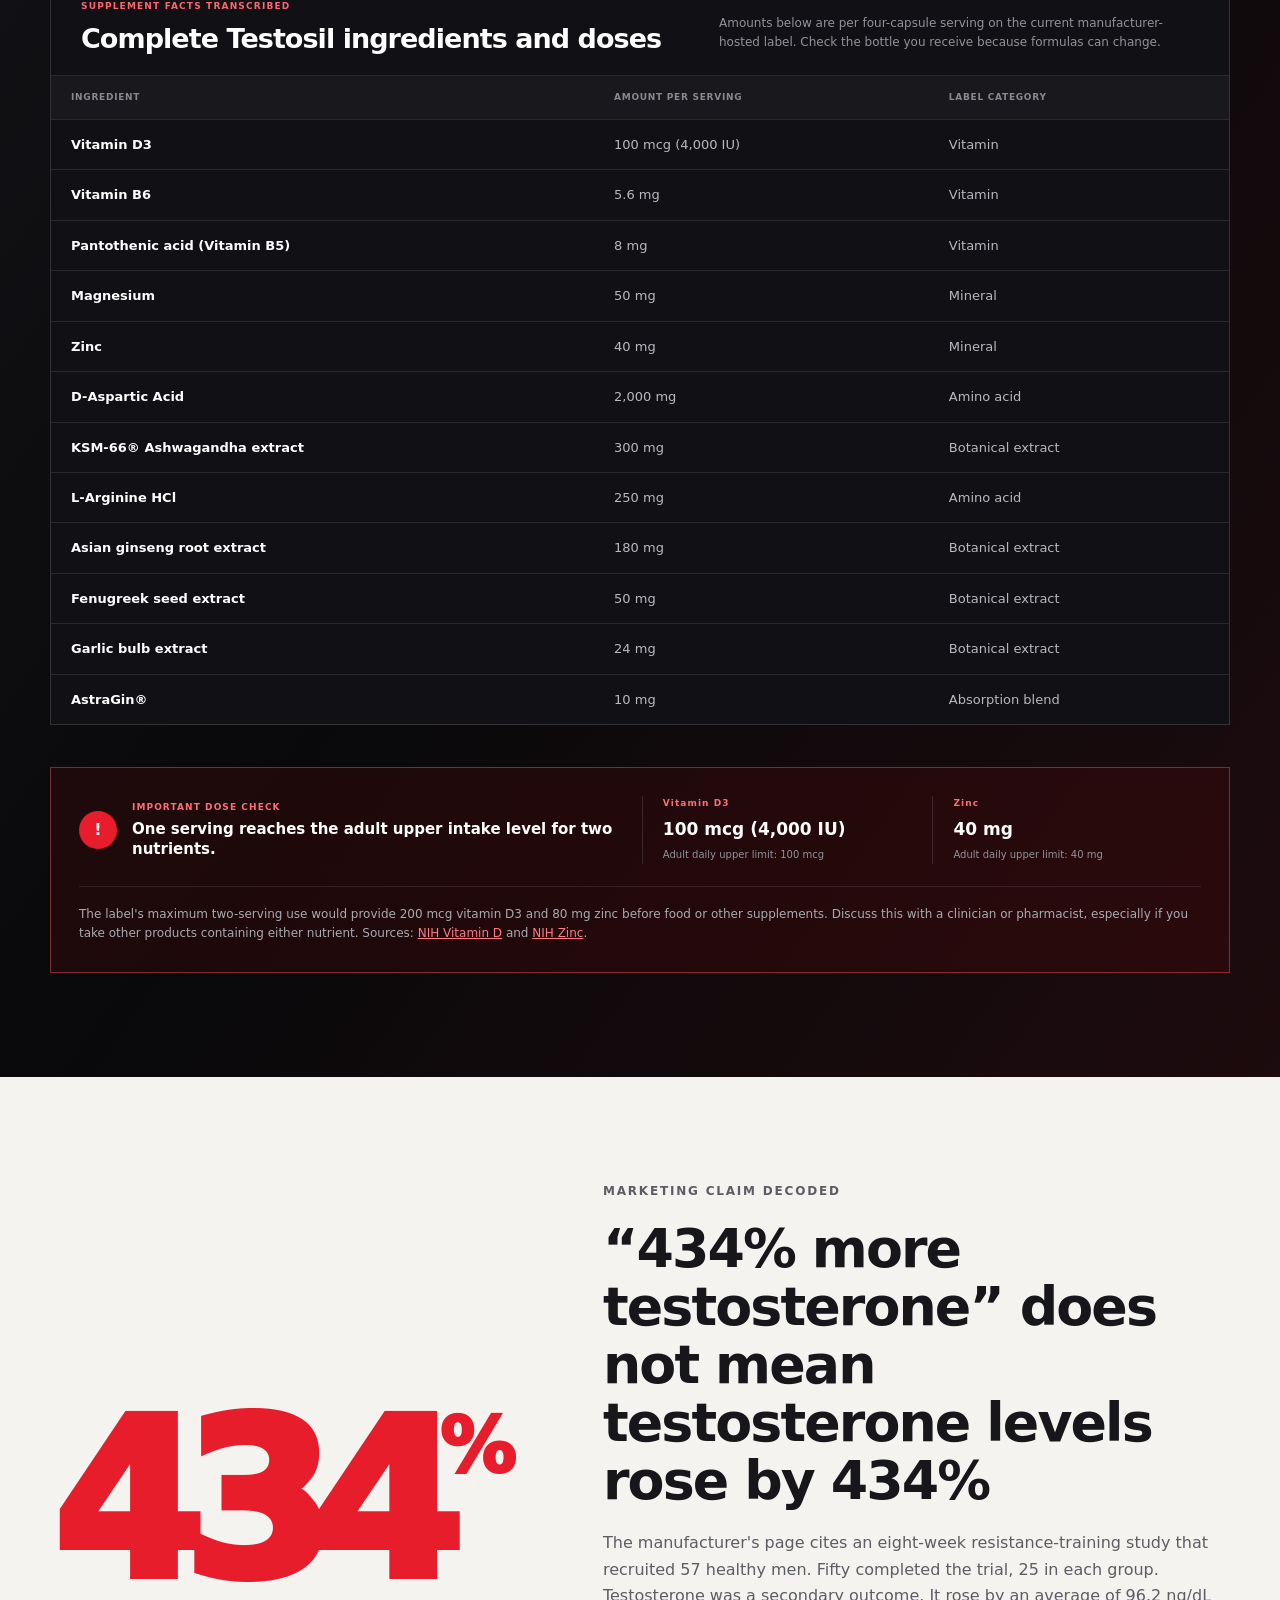
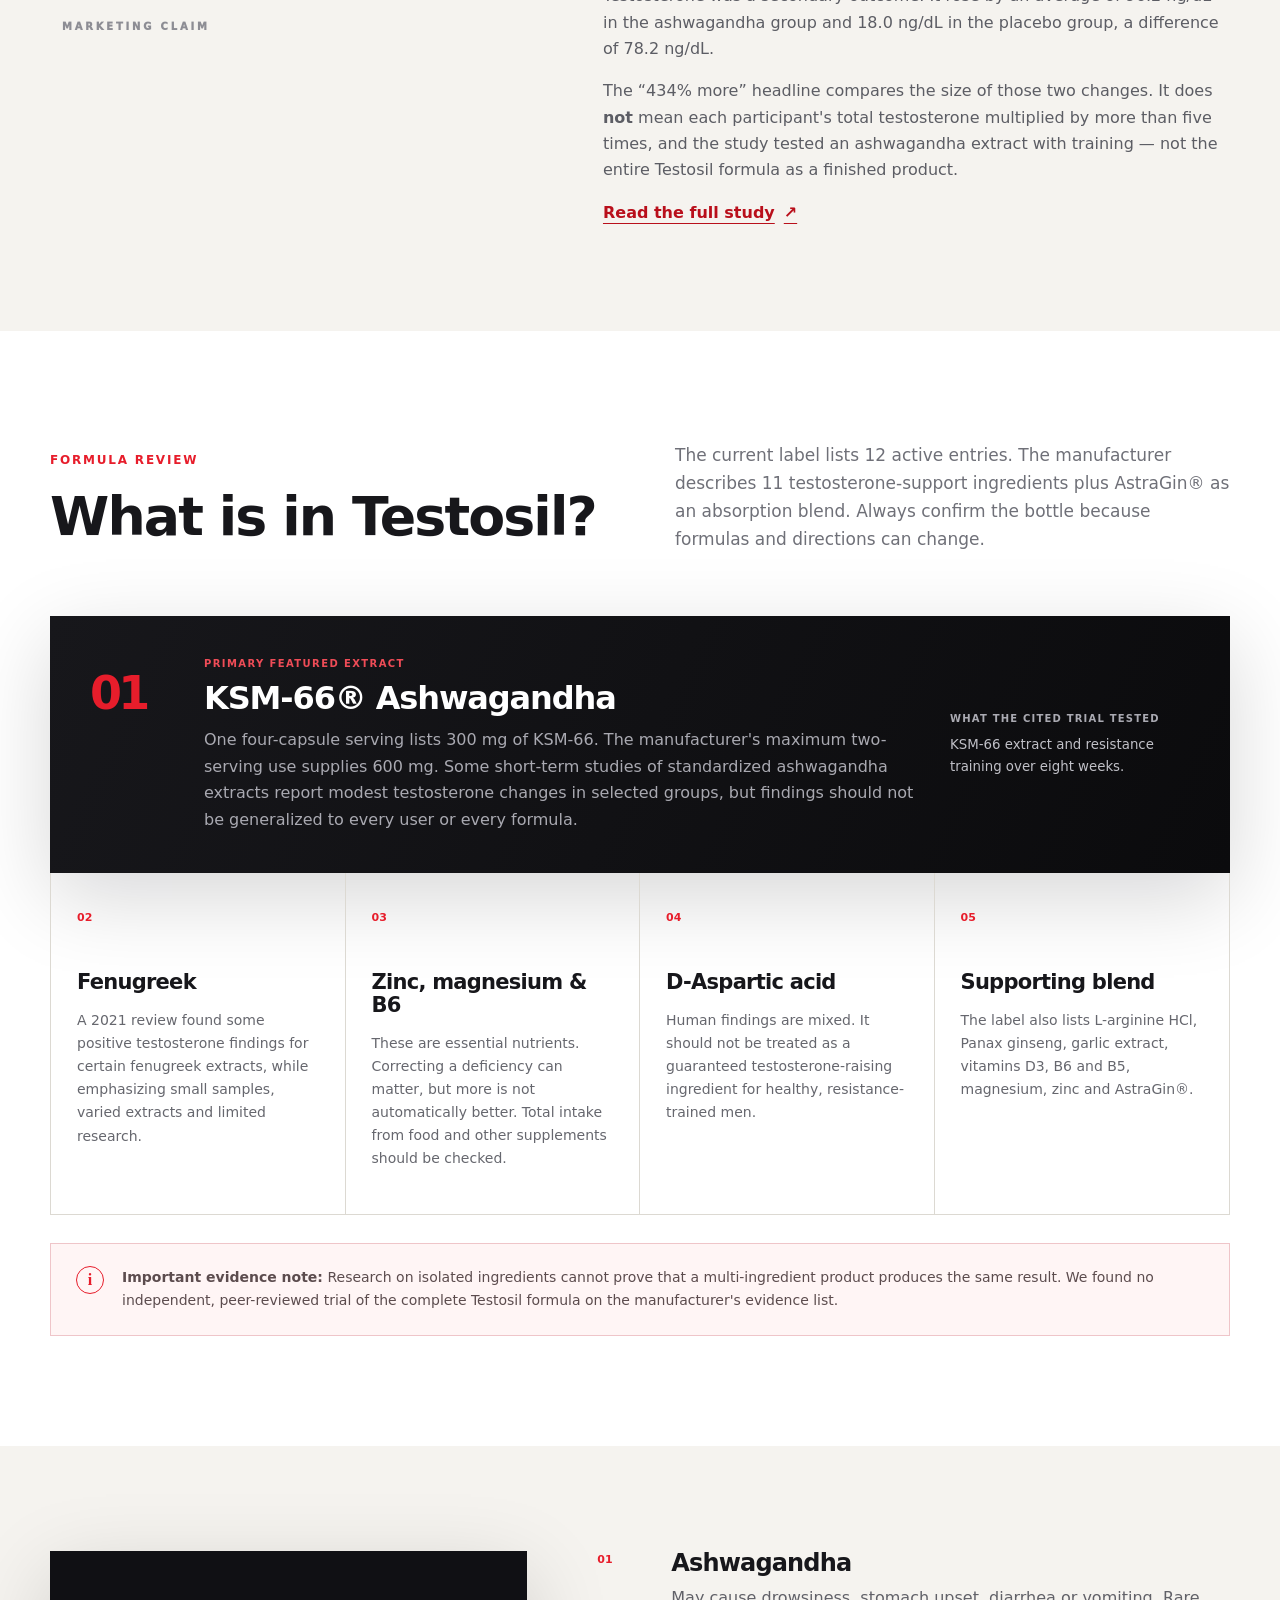
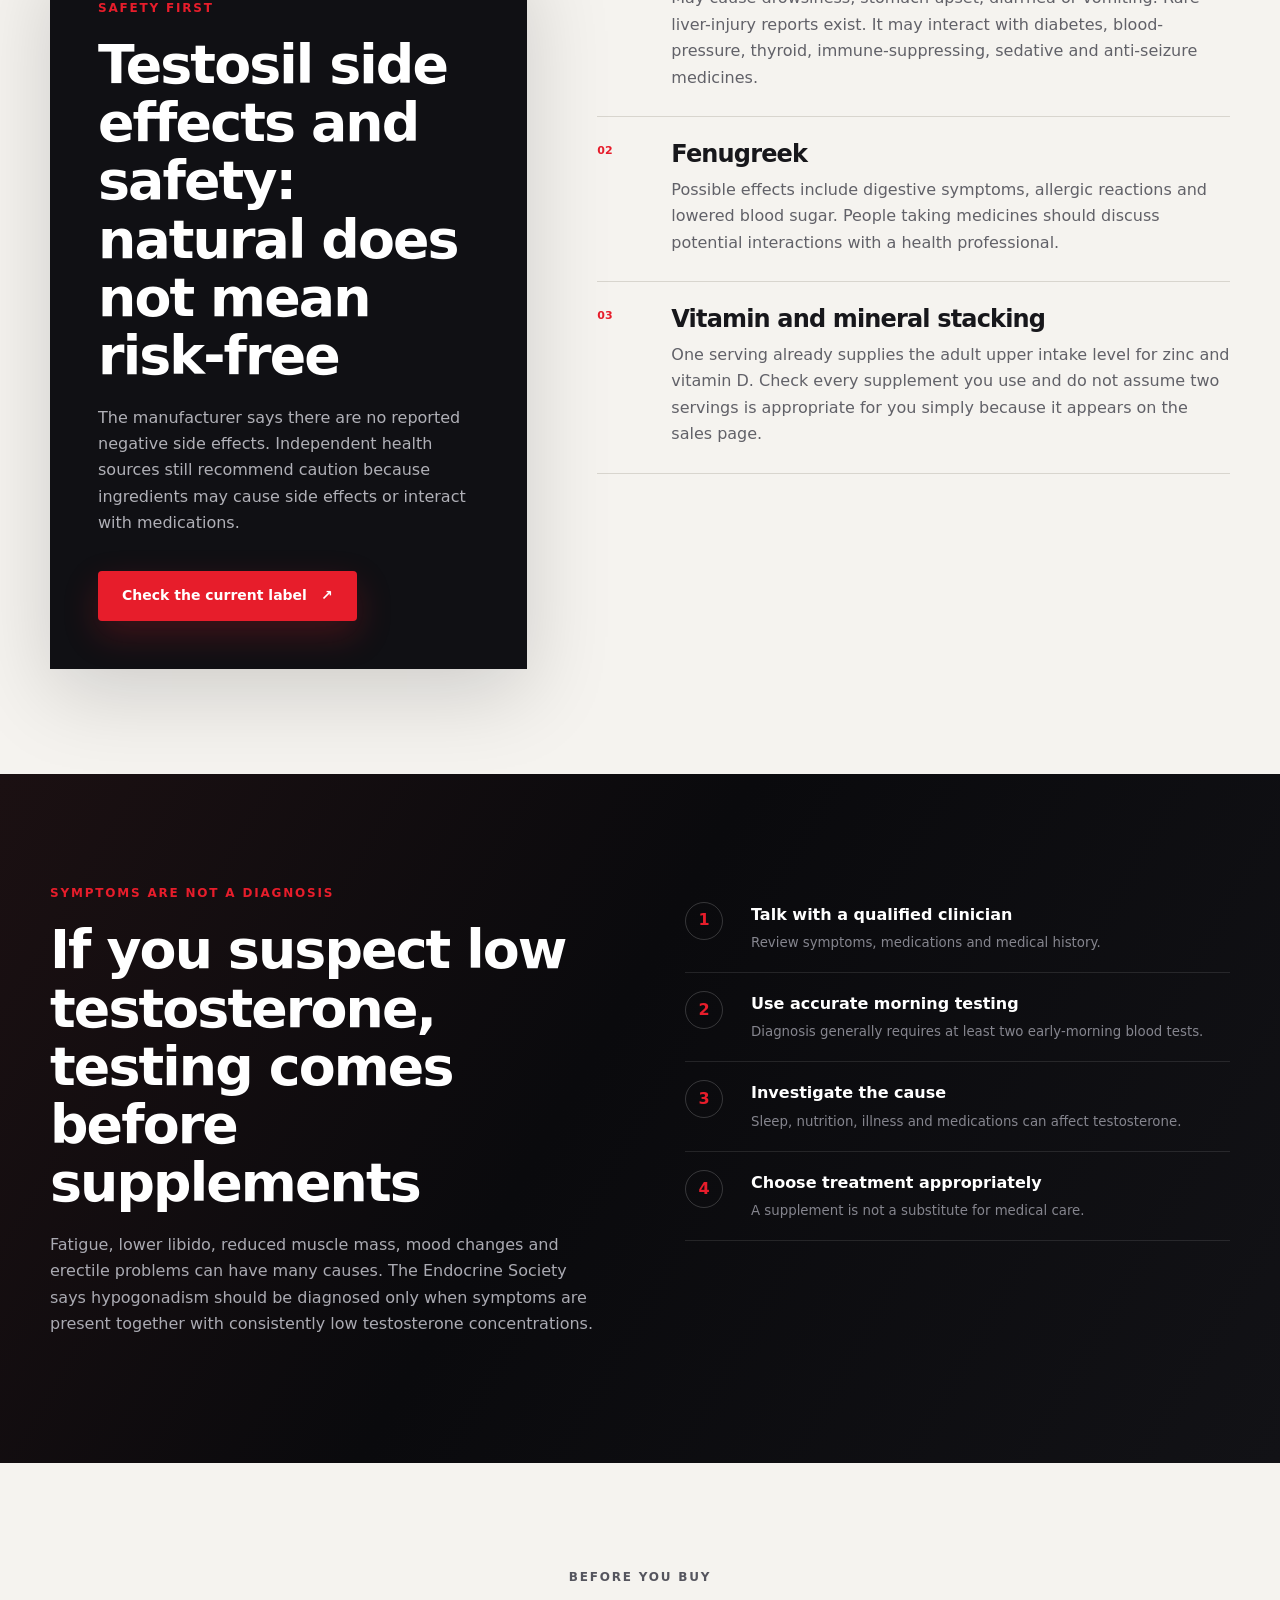
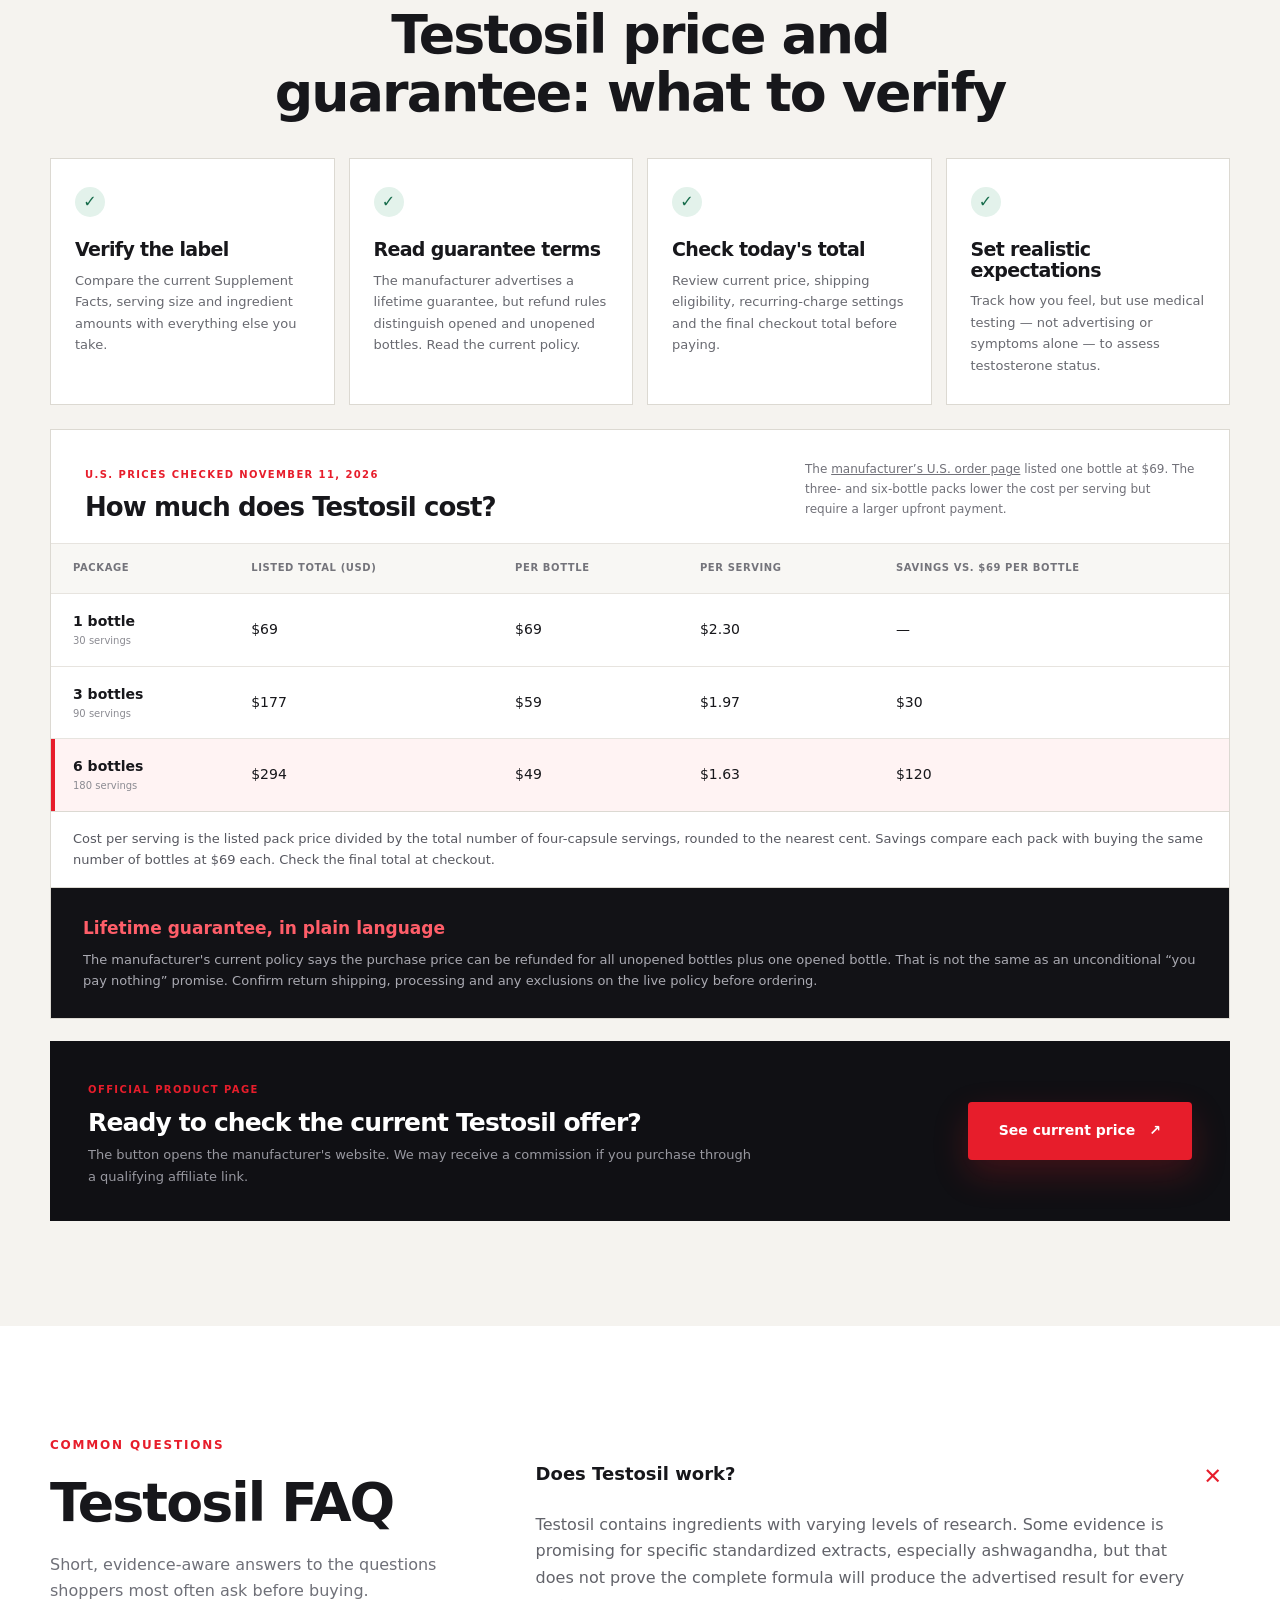
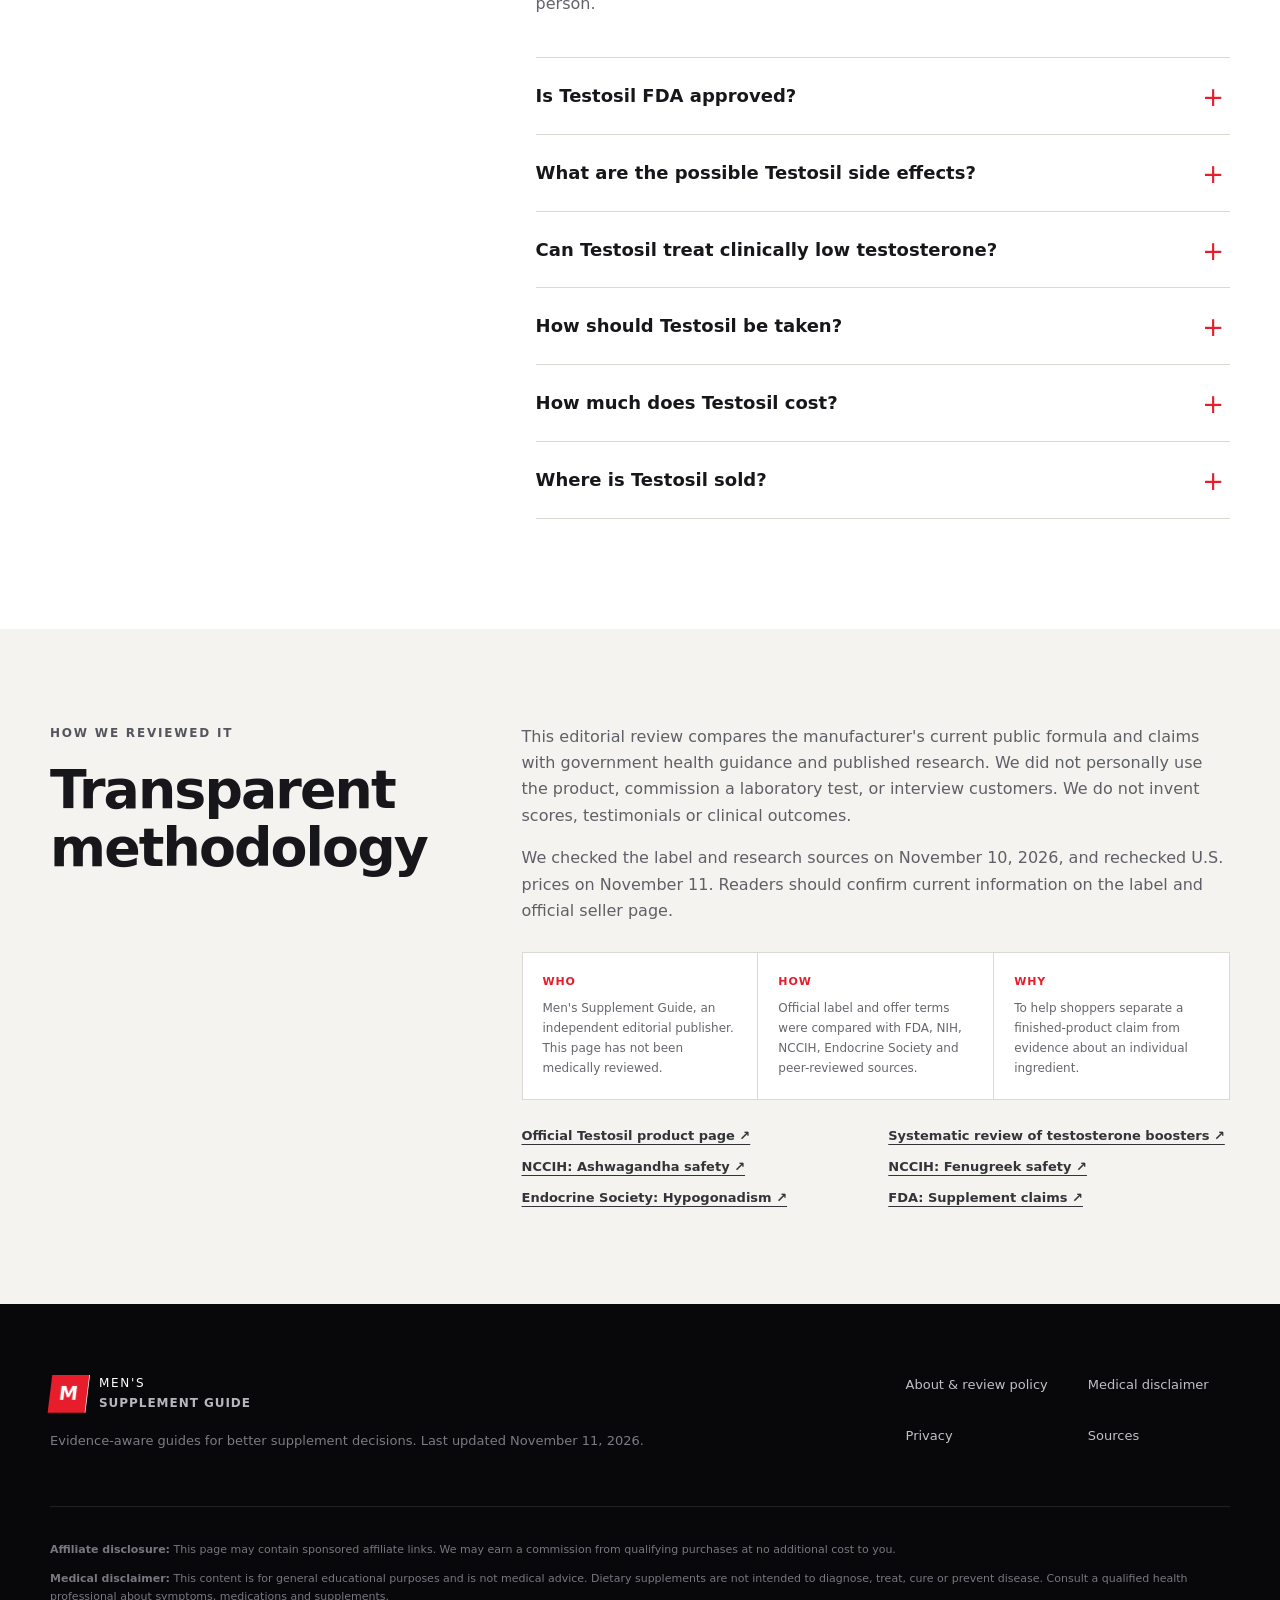
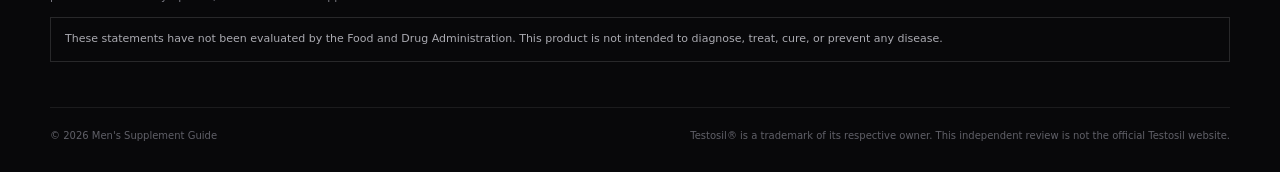
==== commit 26fc2850: "Improve Testosil pricing and evidence transparency" ====
--- a/index.html
+++ b/index.html
@@ -6,6 +6,7 @@
   <title>Testosil Review 2026: Ingredients, Dosage &amp; Side Effects</title>
   <meta name="description" content="Testosil review for 2026: exact label doses, ingredients, evidence, possible side effects, price, guarantee terms and who should avoid it.">
   <meta name="author" content="Men's Supplement Guide">
+  <meta name="google-site-verification" content="yELwfHSwyLv5Vr4L4hDn3QjV3eYnFRxqYwEfLXMozvY">
   <meta name="robots" content="index, follow, max-image-preview:large, max-snippet:-1, max-video-preview:-1">
   <meta name="theme-color" content="#09090b">
   <link rel="canonical" href="https://testosil-review.vercel.app/">
@@ -19,7 +20,7 @@
   <meta property="og:image" content="https://testosil-review.vercel.app/assets/testosil-bottle.png">
   <meta property="og:image:alt" content="Black bottle of Testosil dietary supplement">
   <meta property="article:published_time" content="2026-11-10">
-  <meta property="article:modified_time" content="2026-11-10">
+  <meta property="article:modified_time" content="2026-11-11">
   <meta name="twitter:card" content="summary_large_image">
   <meta name="twitter:title" content="Testosil Review 2026: Ingredients, Dosage & Side Effects">
   <meta name="twitter:description" content="Exact label doses, ingredients, possible side effects, price and guarantee terms checked for 2026.">
@@ -42,7 +43,7 @@
         "inLanguage": "en-US",
         "isAccessibleForFree": true,
         "datePublished": "2026-11-10",
-        "dateModified": "2026-11-10",
+        "dateModified": "2026-11-11",
         "author": {"@type": "Organization", "name": "Men's Supplement Guide"},
         "publisher": {"@type": "Organization", "name": "Men's Supplement Guide"},
         "about": {"@id": "https://testosil-review.vercel.app/#product"}
@@ -115,12 +116,12 @@
       <div class="hero-glow hero-glow-two"></div>
       <div class="shell hero-grid">
         <div class="hero-copy">
-          <div class="eyebrow"><span></span> Independent buyer's guide · Updated November 10, 2026</div>
+          <div class="eyebrow"><span></span> Independent buyer's guide · Updated November 11, 2026</div>
           <h1>Testosil Review 2026: <em>Ingredients, Dosage, Side Effects &amp; Price</em></h1>
           <p class="hero-lede"><strong>Short answer:</strong> Testosil is a transparent, multi-ingredient testosterone-support supplement with several studied ingredients, but we found no independent trial of the complete formula. Its label, pill count and high zinc and vitamin D doses deserve careful review before buying.</p>
           <div class="review-byline" aria-label="Review authorship and methodology">
             <span class="byline-mark" aria-hidden="true">MS</span>
-            <span><strong>By Men's Supplement Guide</strong><small>Label and evidence review · No hands-on product test</small></span>
+            <span><strong>By <a href="about.html">Men's Supplement Guide</a></strong><small>Label and evidence review · No hands-on product test</small></span>
           </div>
           <div class="hero-actions">
             <a class="button button-primary offer-link" href="https://www.testosil.com/" rel="sponsored nofollow noopener" target="_blank">
@@ -255,9 +256,9 @@
         <div class="claim-content">
           <p class="kicker">Marketing claim decoded</p>
           <h2 id="claim-title">“434% more testosterone” does not mean testosterone levels rose by 434%</h2>
-          <p>The manufacturer's page cites an eight-week resistance-training study in 57 men. The ashwagandha group had an average testosterone change of 96.2 ng/dL, while the placebo group changed by 18.0 ng/dL.</p>
+          <p>The manufacturer's page cites an eight-week resistance-training study that recruited 57 healthy men. Fifty completed the trial, 25 in each group. Testosterone was a secondary outcome. It rose by an average of 96.2 ng/dL in the ashwagandha group and 18.0 ng/dL in the placebo group, a difference of 78.2 ng/dL.</p>
           <p>The “434% more” headline compares the size of those two changes. It does <strong>not</strong> mean each participant's total testosterone multiplied by more than five times, and the study tested an ashwagandha extract with training — not the entire Testosil formula as a finished product.</p>
-          <a class="text-link" href="https://pubmed.ncbi.nlm.nih.gov/26609282/" target="_blank" rel="noopener">Read the published study <span aria-hidden="true">↗</span></a>
+          <a class="text-link" href="https://pmc.ncbi.nlm.nih.gov/articles/PMC4658772/" target="_blank" rel="noopener">Read the full study <span aria-hidden="true">↗</span></a>
         </div>
       </div>
     </section>
@@ -278,10 +279,9 @@
             <h3>KSM-66® Ashwagandha</h3>
             <p>One four-capsule serving lists 300 mg of KSM-66. The manufacturer's maximum two-serving use supplies 600 mg. Some short-term studies of standardized ashwagandha extracts report modest testosterone changes in selected groups, but findings should not be generalized to every user or every formula.</p>
           </div>
-          <div class="evidence-meter">
-            <span>Evidence signal</span>
-            <div class="meter"><i style="width:72%"></i></div>
-            <small>Promising, not definitive</small>
+          <div class="evidence-note">
+            <span>What the cited trial tested</span>
+            <small>KSM-66 extract and resistance training over eight weeks.</small>
           </div>
         </div>
         <div class="ingredient-cards">
@@ -368,19 +368,20 @@
         </div>
         <div class="price-review" aria-labelledby="price-table-title">
           <div class="price-review-head">
-            <div><span class="buy-label">PRICE CHECKED NOVEMBER 10, 2026</span><h3 id="price-table-title">Current manufacturer-listed options</h3></div>
-            <p>Prices and promotions change. These figures are informational, not a promise of the checkout price.</p>
+            <div><span class="buy-label">U.S. PRICES CHECKED NOVEMBER 11, 2026</span><h3 id="price-table-title">How much does Testosil cost?</h3></div>
+            <p>The <a href="https://www.testosil.com/">manufacturer’s U.S. order page</a> listed one bottle at $69. The three- and six-bottle packs lower the cost per serving but require a larger upfront payment.</p>
           </div>
           <div class="table-scroll" tabindex="0" aria-label="Scrollable Testosil price table">
             <table>
-              <thead><tr><th>Package</th><th>Current total</th><th>Cost per bottle</th><th>Savings vs. six at $69</th></tr></thead>
+              <thead><tr><th scope="col">Package</th><th scope="col">Listed total (USD)</th><th scope="col">Per bottle</th><th scope="col">Per serving</th><th scope="col">Savings vs. $69 per bottle</th></tr></thead>
               <tbody>
-                <tr><td><strong>1 bottle</strong><small>30 servings</small></td><td>$69</td><td>$69</td><td>—</td></tr>
-                <tr><td><strong>3 bottles</strong><small>90 servings</small></td><td>$177</td><td>$59</td><td>$30</td></tr>
-                <tr class="best-value"><td><strong>6 bottles</strong><small>180 servings</small></td><td>$294</td><td>$49</td><td>$120</td></tr>
+                <tr><td><strong>1 bottle</strong><small>30 servings</small></td><td>$69</td><td>$69</td><td>$2.30</td><td>—</td></tr>
+                <tr><td><strong>3 bottles</strong><small>90 servings</small></td><td>$177</td><td>$59</td><td>$1.97</td><td>$30</td></tr>
+                <tr class="best-value"><td><strong>6 bottles</strong><small>180 servings</small></td><td>$294</td><td>$49</td><td>$1.63</td><td>$120</td></tr>
               </tbody>
             </table>
           </div>
+          <p class="price-note">Cost per serving is the listed pack price divided by the total number of four-capsule servings, rounded to the nearest cent. Savings compare each pack with buying the same number of bottles at $69 each. Check the final total at checkout.</p>
           <div class="guarantee-plain">
             <strong>Lifetime guarantee, in plain language</strong>
             <p>The manufacturer's current policy says the purchase price can be refunded for all unopened bottles plus one opened bottle. That is not the same as an unconditional “you pay nothing” promise. Confirm return shipping, processing and any exclusions on the live policy before ordering.</p>
@@ -427,7 +428,7 @@
           </details>
           <details>
             <summary>How much does Testosil cost?<span aria-hidden="true">+</span></summary>
-            <p>When checked on November 10, 2026, the manufacturer listed one bottle for $69, three for $177 ($59 each), and six for $294 ($49 each), with continental U.S. shipping terms. Verify the live checkout because prices and promotions can change.</p>
+            <p>On November 11, 2026, the manufacturer listed one bottle for $69, three for $177, and six for $294. That works out to $2.30, $1.97 and $1.63 per four-capsule serving, respectively. Verify the live checkout because prices and promotions can change.</p>
           </details>
           <details>
             <summary>Where is Testosil sold?<span aria-hidden="true">+</span></summary>
@@ -445,7 +446,7 @@
         </div>
         <div>
           <p>This editorial review compares the manufacturer's current public formula and claims with government health guidance and published research. We did not personally use the product, commission a laboratory test, or interview customers. We do not invent scores, testimonials or clinical outcomes.</p>
-          <p>Sources were checked on November 10, 2026. Product composition, price, availability and policies can change. Readers should confirm current information on the label and official seller page.</p>
+          <p>We checked the label and research sources on November 10, 2026, and rechecked U.S. prices on November 11. Readers should confirm current information on the label and official seller page.</p>
           <div class="who-how-why" aria-label="Who, how and why this review was created">
             <div><strong>Who</strong><span>Men's Supplement Guide, an independent editorial publisher. This page has not been medically reviewed.</span></div>
             <div><strong>How</strong><span>Official label and offer terms were compared with FDA, NIH, NCCIH, Endocrine Society and peer-reviewed sources.</span></div>
@@ -468,7 +469,7 @@
     <div class="shell footer-top">
       <div>
         <a class="brand footer-brand" href="#top"><span class="brand-mark">M</span><span>MEN'S <strong>SUPPLEMENT GUIDE</strong></span></a>
-      <p>Evidence-aware guides for better supplement decisions. Last reviewed November 10, 2026.</p>
+      <p>Evidence-aware guides for better supplement decisions. Last updated November 11, 2026.</p>
       </div>
       <div class="footer-links">
         <a href="about.html">About &amp; review policy</a>
--- a/assets/styles.css
+++ b/assets/styles.css
@@ -70,6 +70,7 @@
 .review-byline strong, .review-byline span, .review-byline small { display: block; }
 .review-byline > span:last-child { margin-top: 0; color: #b6b6bd; font-size: 12px; }
 .review-byline small { margin-top: 2px; color: #74747d; font-size: 10px; }
+.review-byline a { text-underline-offset: 3px; }
 .byline-mark { flex: 0 0 36px; width: 36px; height: 36px; display: grid; place-items: center; border: 1px solid rgba(255,255,255,.16); border-radius: 50%; color: #ff5a65; font-weight: 900; }
 .hero-actions { display: flex; flex-wrap: wrap; gap: 12px; margin-top: 30px; }
 .button { min-height: 50px; display: inline-flex; align-items: center; justify-content: center; gap: 14px; padding: 0 23px; border: 1px solid transparent; border-radius: 4px; font-size: 14px; font-weight: 800; text-decoration: none; transition: transform .2s, background .2s, border-color .2s; }
@@ -185,11 +186,9 @@
 .ingredient-type { margin-bottom: 8px; color: #ef4c57; font-size: 10px; font-weight: 900; letter-spacing: .14em; text-transform: uppercase; }
 .ingredient-feature h3 { margin-bottom: 12px; font-size: 32px; }
 .ingredient-feature p:last-child { margin-bottom: 0; color: #a9a9b1; }
-.evidence-meter span, .evidence-meter small { display: block; }
-.evidence-meter span { margin-bottom: 10px; color: #898991; font-size: 10px; font-weight: 800; letter-spacing: .12em; text-transform: uppercase; }
-.evidence-meter small { margin-top: 7px; color: #a9a9b1; }
-.meter { height: 5px; overflow: hidden; background: #34343a; border-radius: 10px; }
-.meter i { display: block; height: 100%; background: var(--red); border-radius: inherit; }
+.evidence-note span, .evidence-note small { display: block; }
+.evidence-note span { margin-bottom: 7px; color: #aaaab2; font-size: 10px; font-weight: 800; letter-spacing: .12em; text-transform: uppercase; }
+.evidence-note small { color: #c0c0c7; }
 .ingredient-cards { display: grid; grid-template-columns: repeat(4, 1fr); border: 1px solid var(--line); border-top: 0; }
 .ingredient-cards article { min-height: 260px; padding: 30px 26px; border-right: 1px solid var(--line); }
 .ingredient-cards article:last-child { border: 0; }
@@ -239,6 +238,7 @@
 .price-review td small { color: #8b8b92; font-size: 10px; }
 .price-review .best-value { background: #fff3f3; }
 .price-review .best-value td:first-child { box-shadow: inset 4px 0 var(--red); }
+.price-note { margin: 0; padding: 16px 22px; border-top: 1px solid var(--line); color: #575860; font-size: 13px; }
 .guarantee-plain { padding: 26px 32px; border-top: 1px solid var(--line); background: #121216; color: white; }
 .guarantee-plain > strong { color: #ff5e69; font-size: 17px; }
 .guarantee-plain p { margin: 7px 0 0; color: #aaaab2; font-size: 13px; }
@@ -364,7 +364,7 @@
   .claim-content { margin-top: 24px; }
   .ingredient-feature { grid-template-columns: 46px 1fr; gap: 18px; padding: 30px 22px; }
   .ingredient-index { font-size: 30px; }
-  .evidence-meter { grid-column: 2; }
+  .evidence-note { grid-column: 2; }
   .ingredient-cards { grid-template-columns: 1fr; }
   .ingredient-cards article { min-height: auto; border-right: 0; border-bottom: 1px solid var(--line); }
   .ingredient-cards article:nth-child(3) { border-bottom: 1px solid var(--line); }
